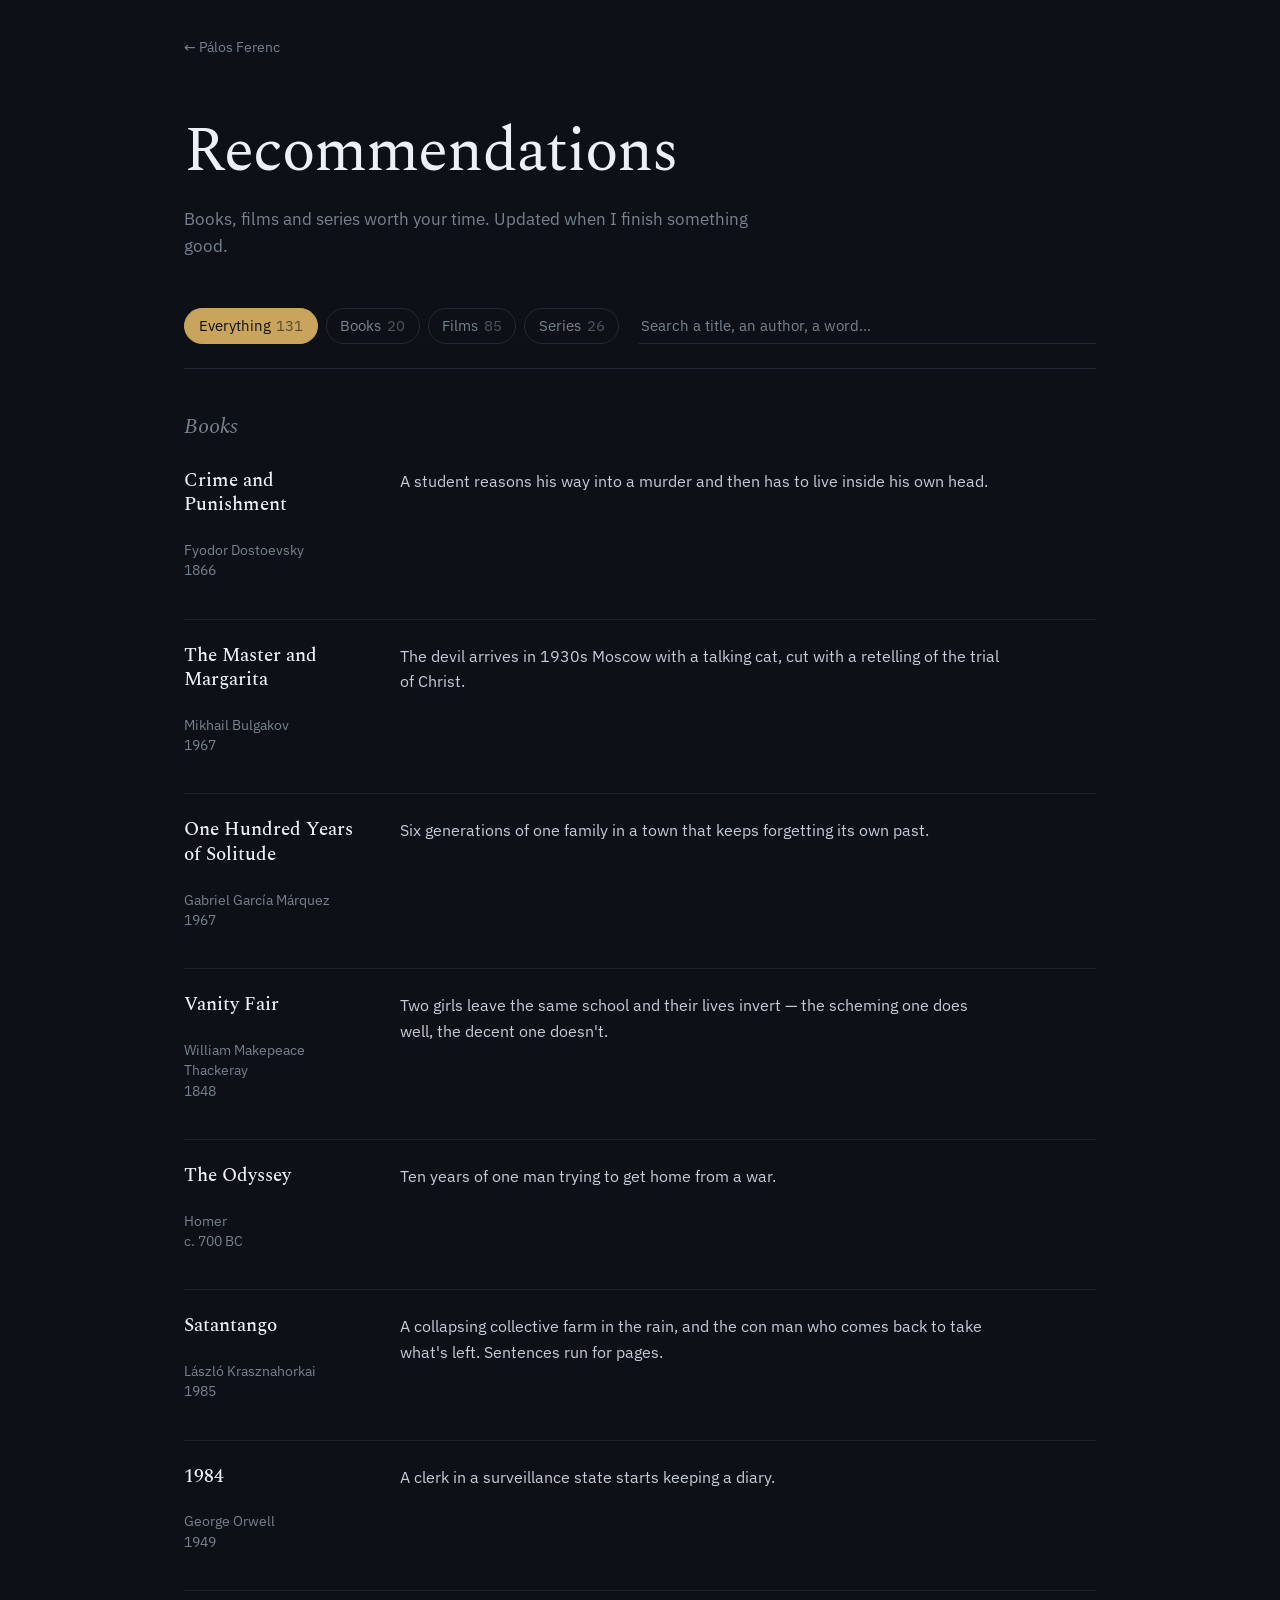
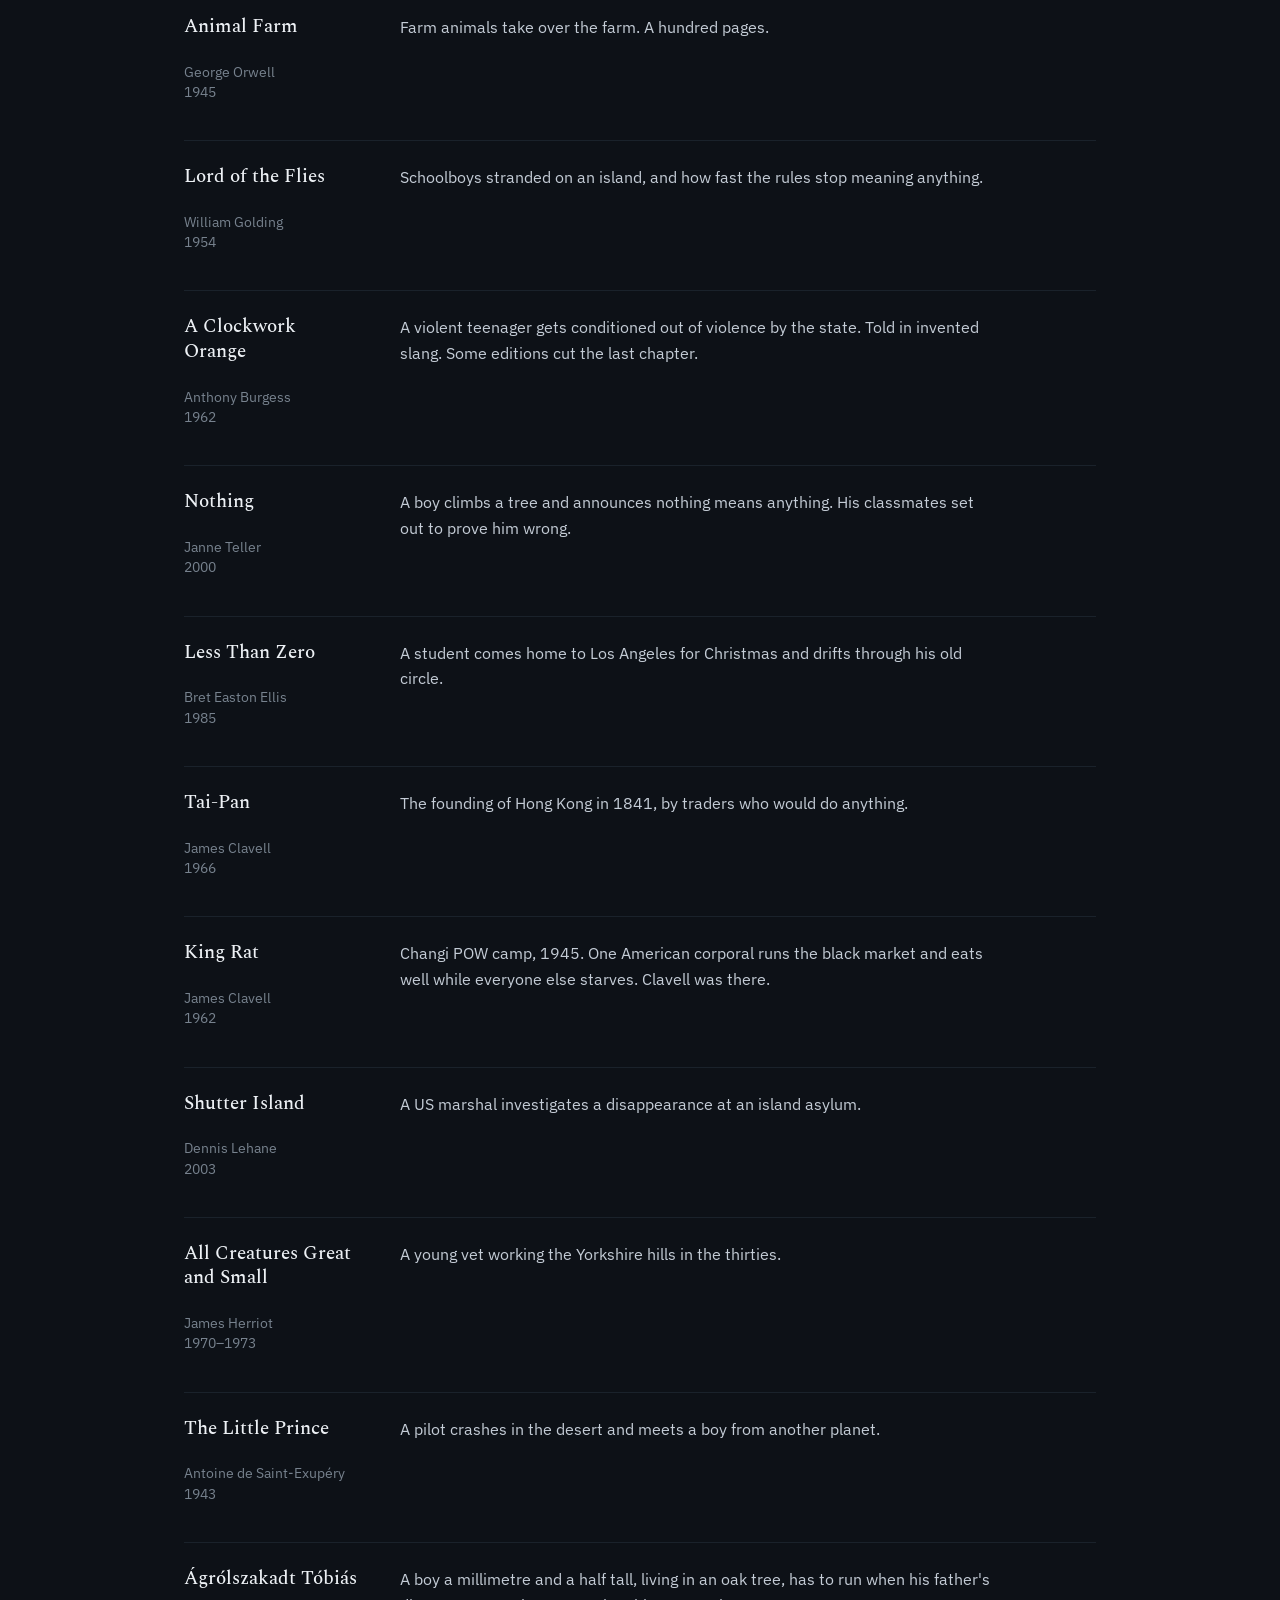
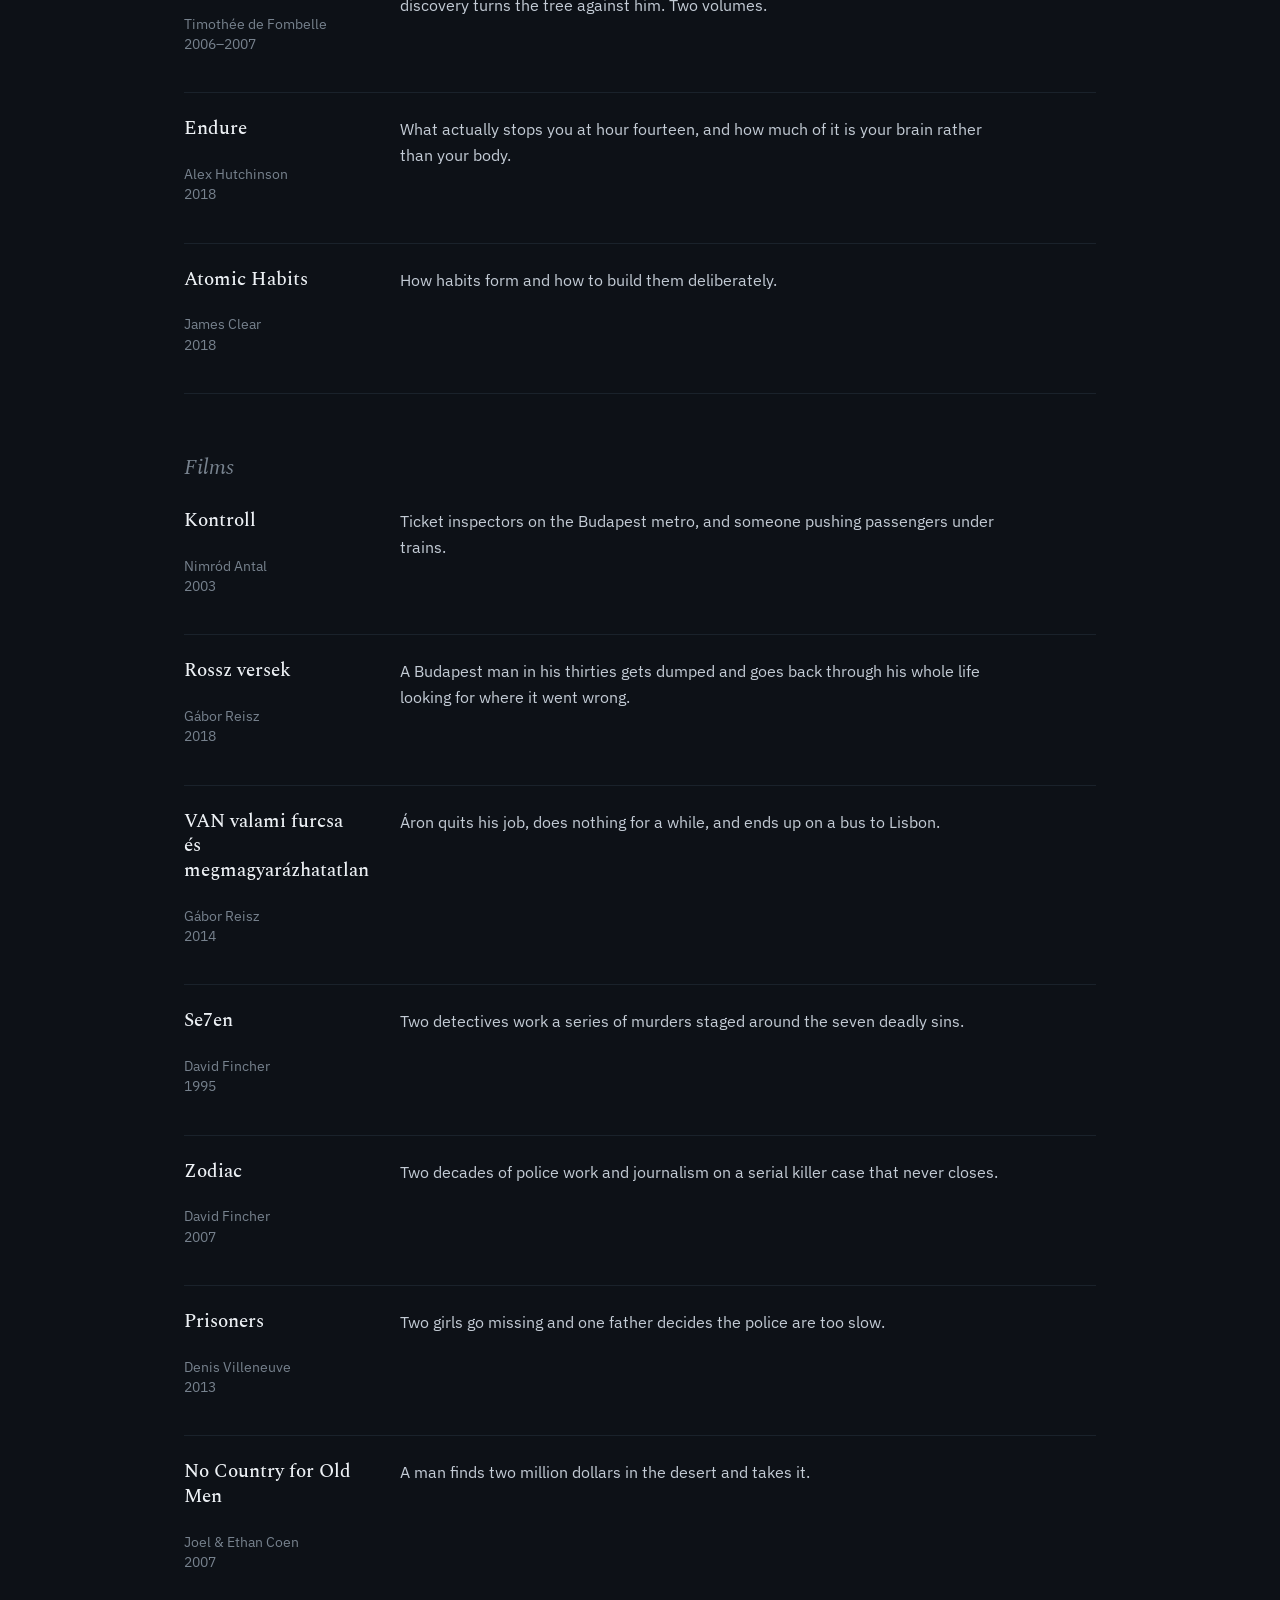
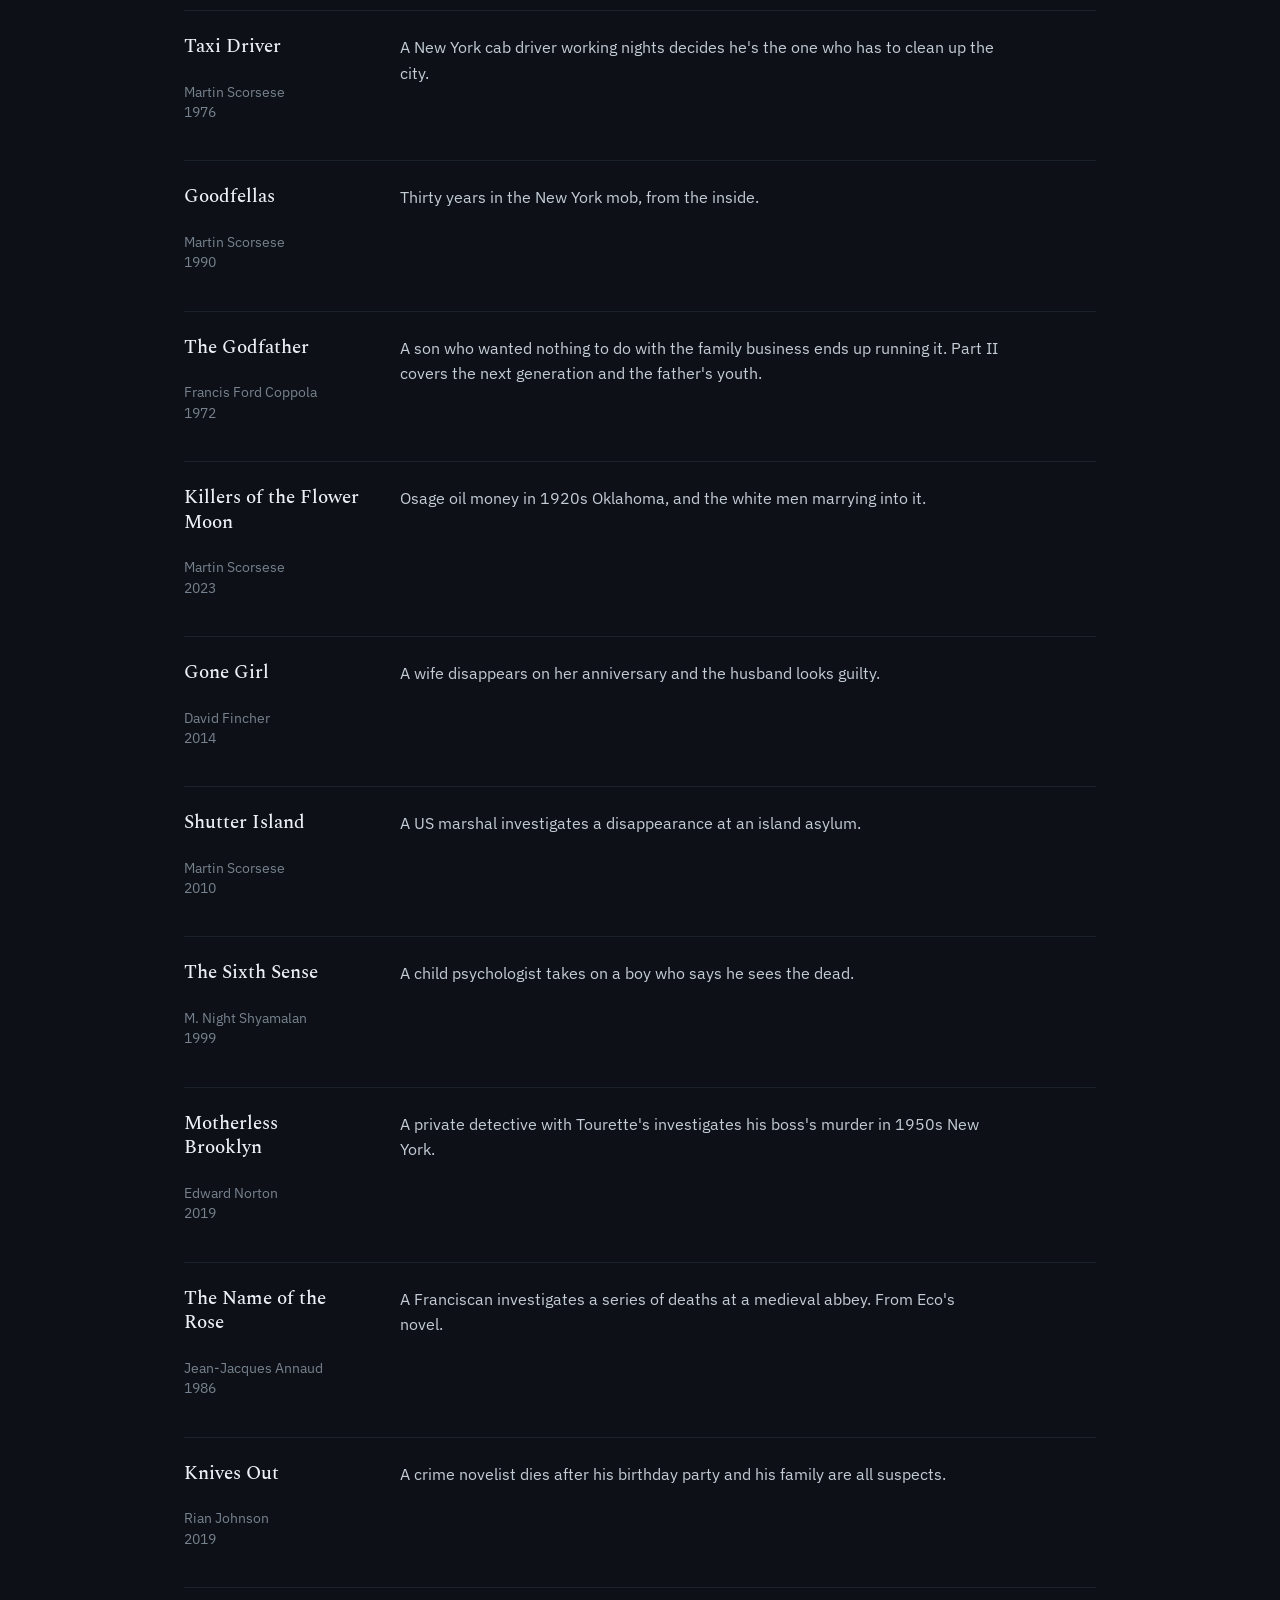
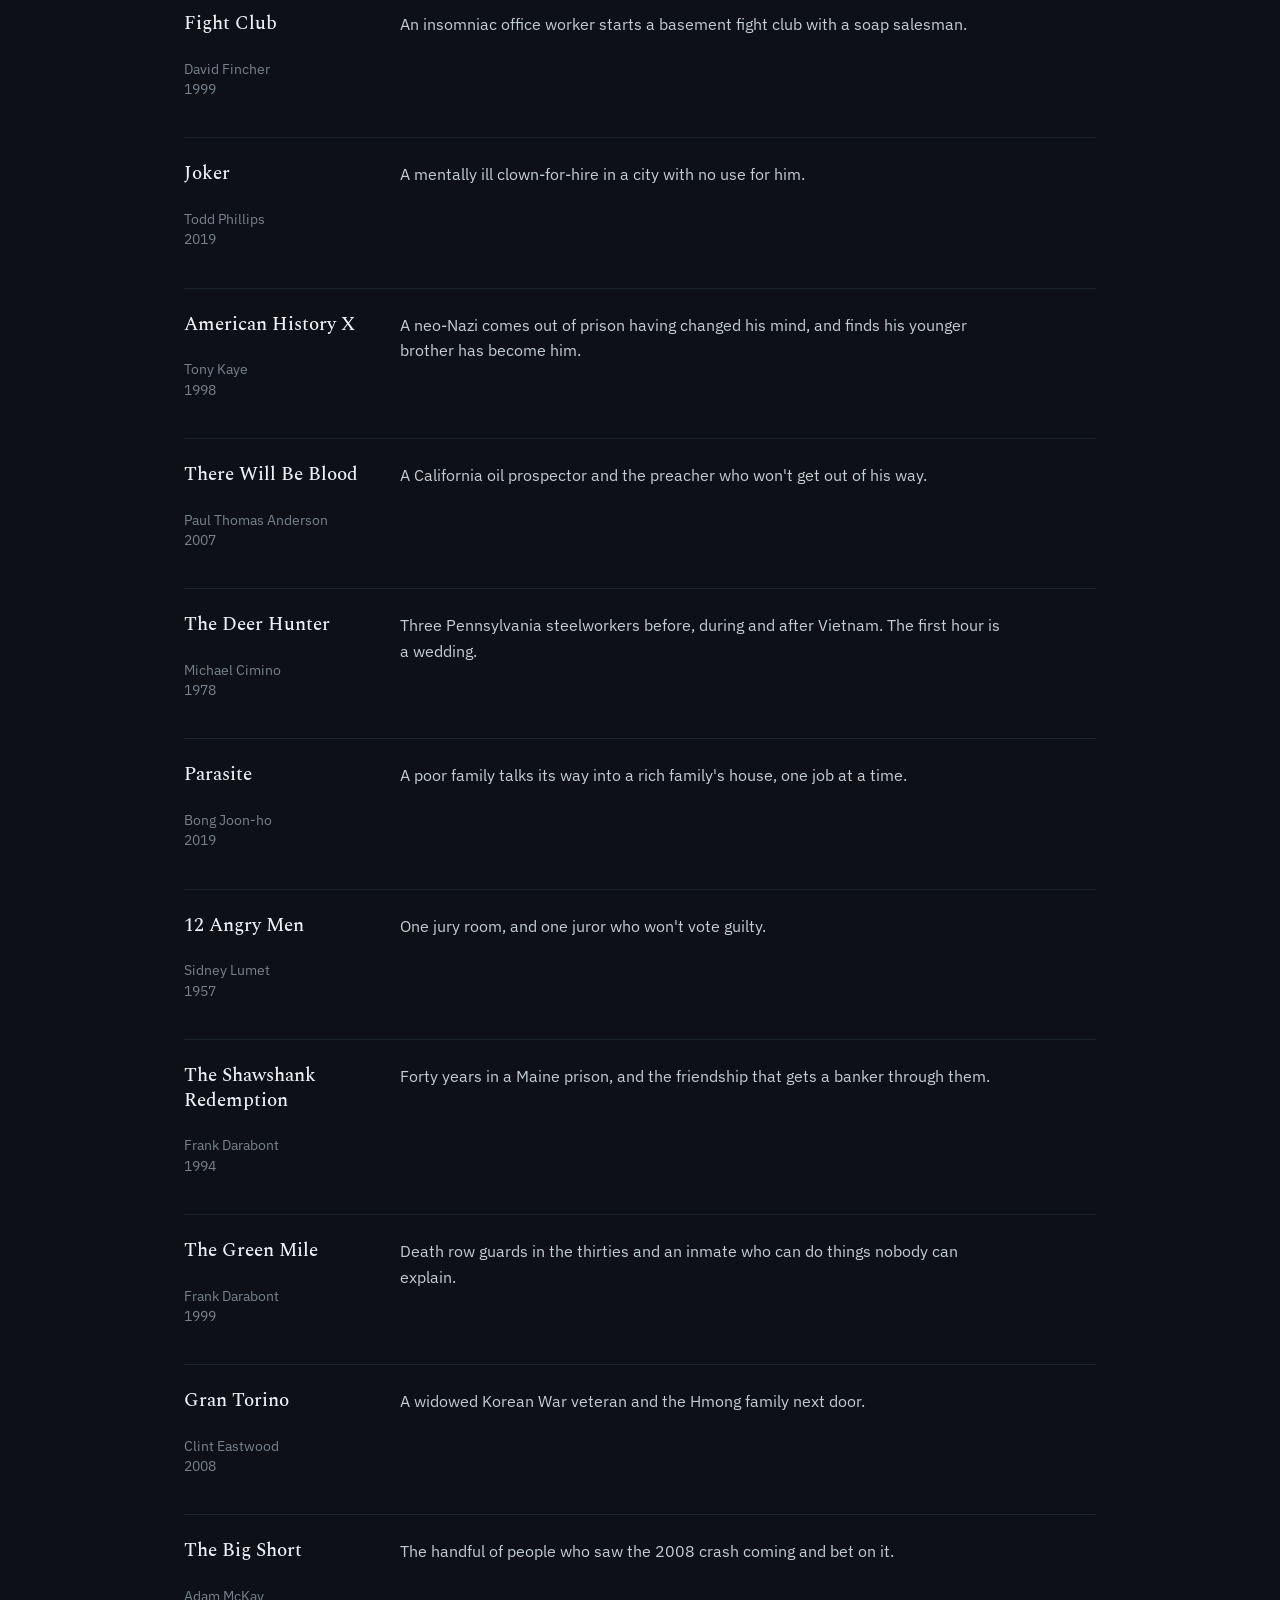
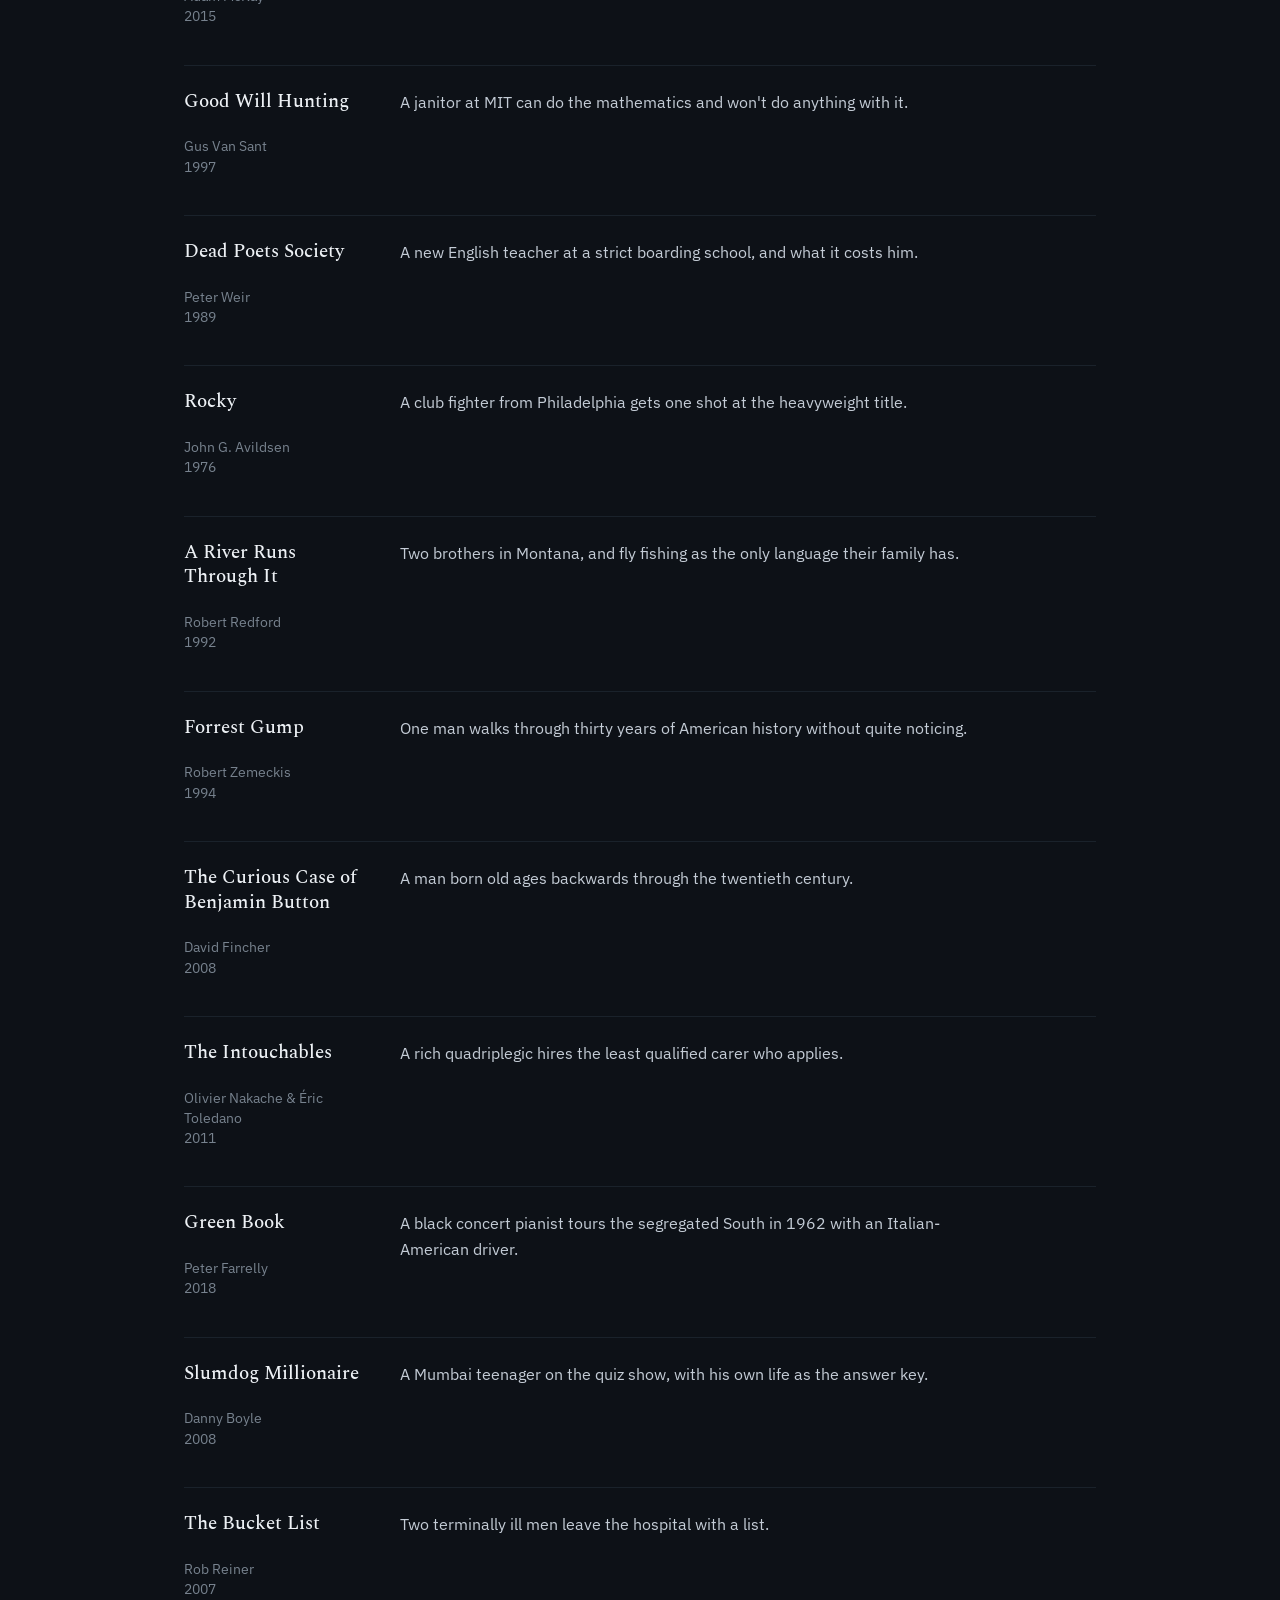
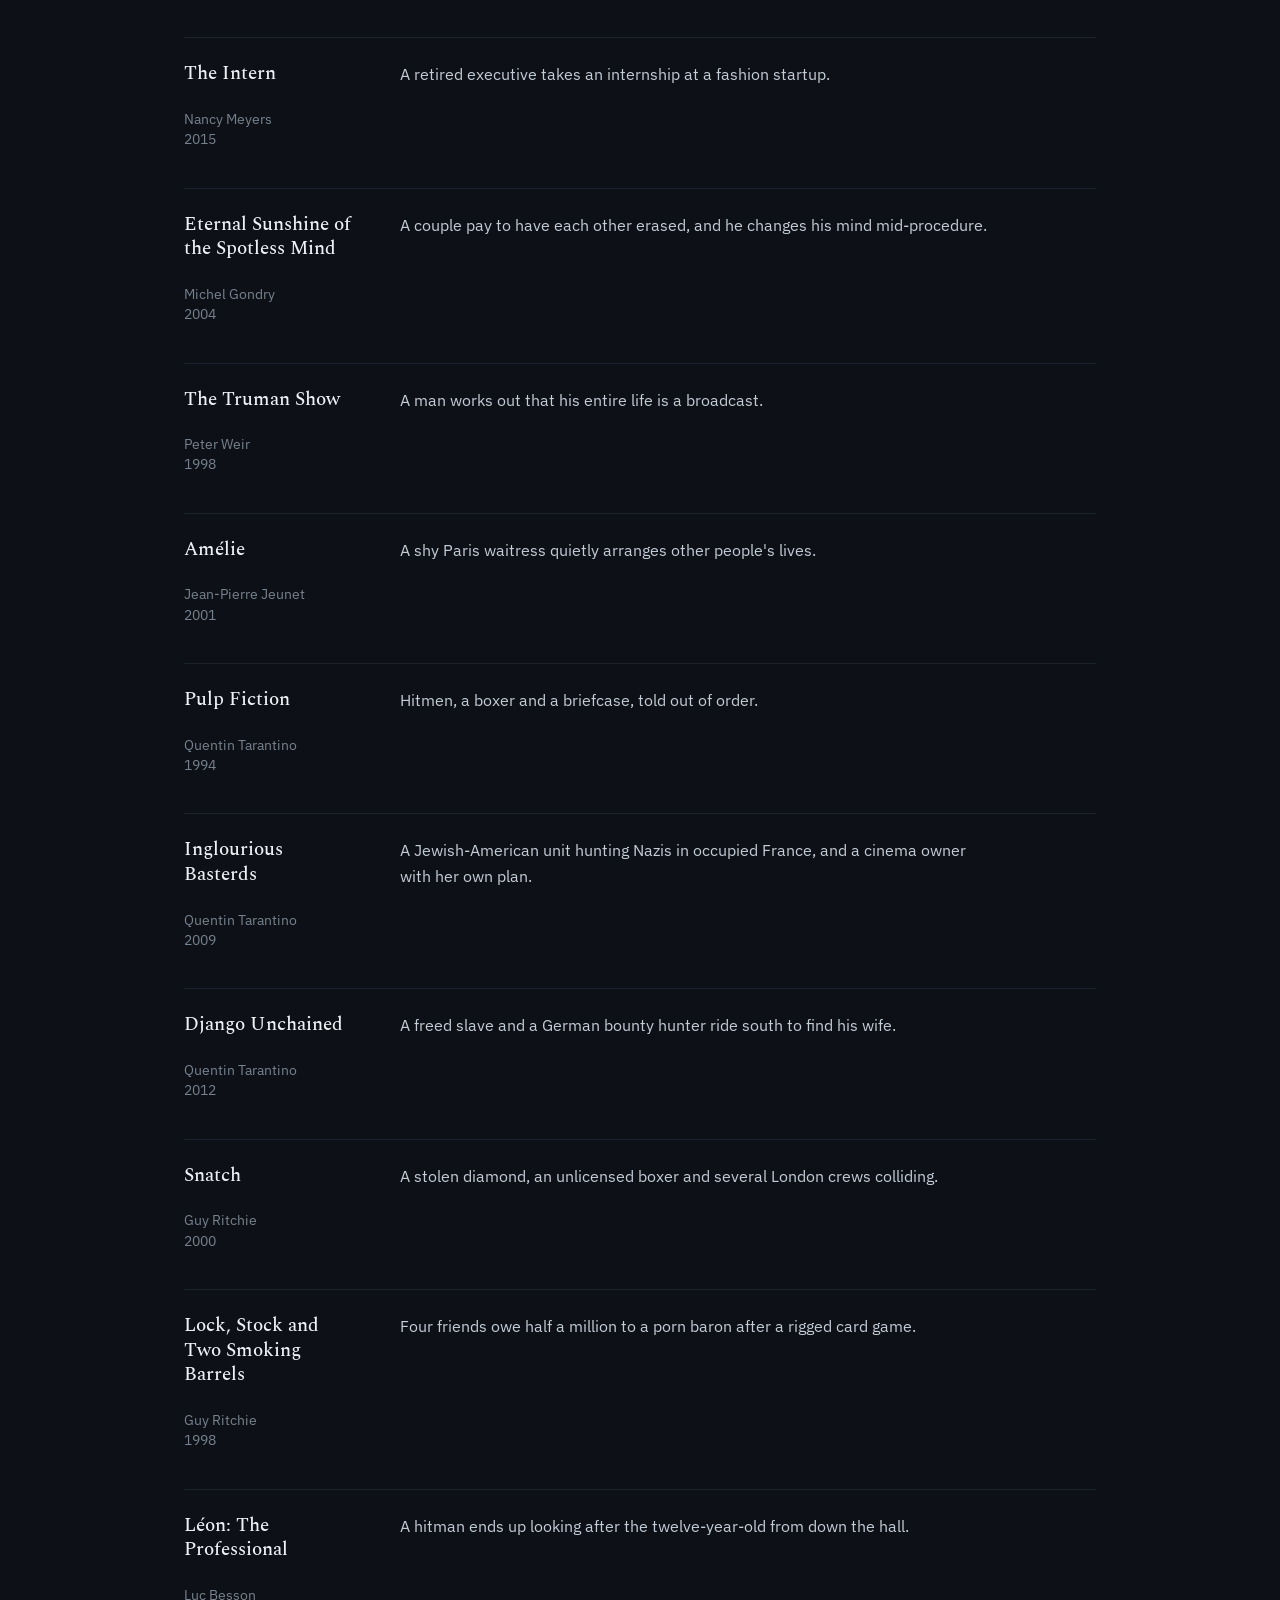
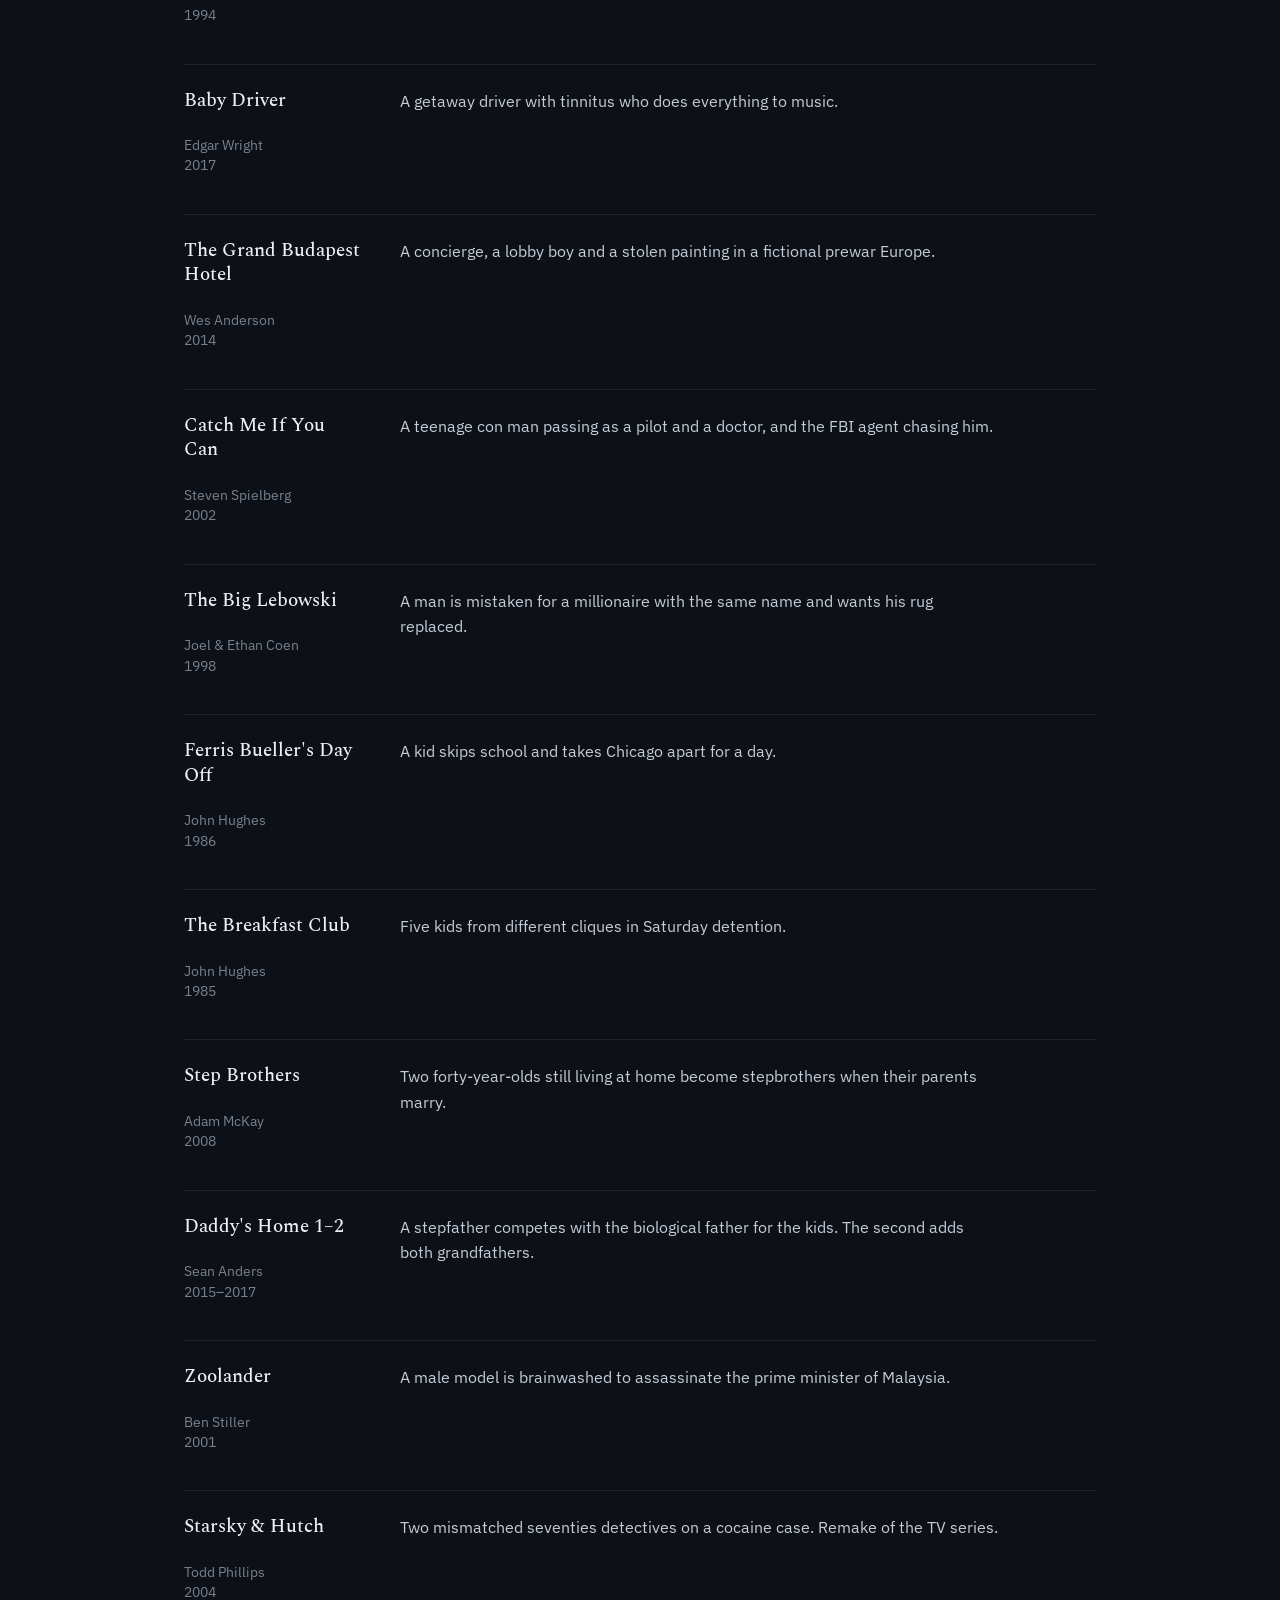
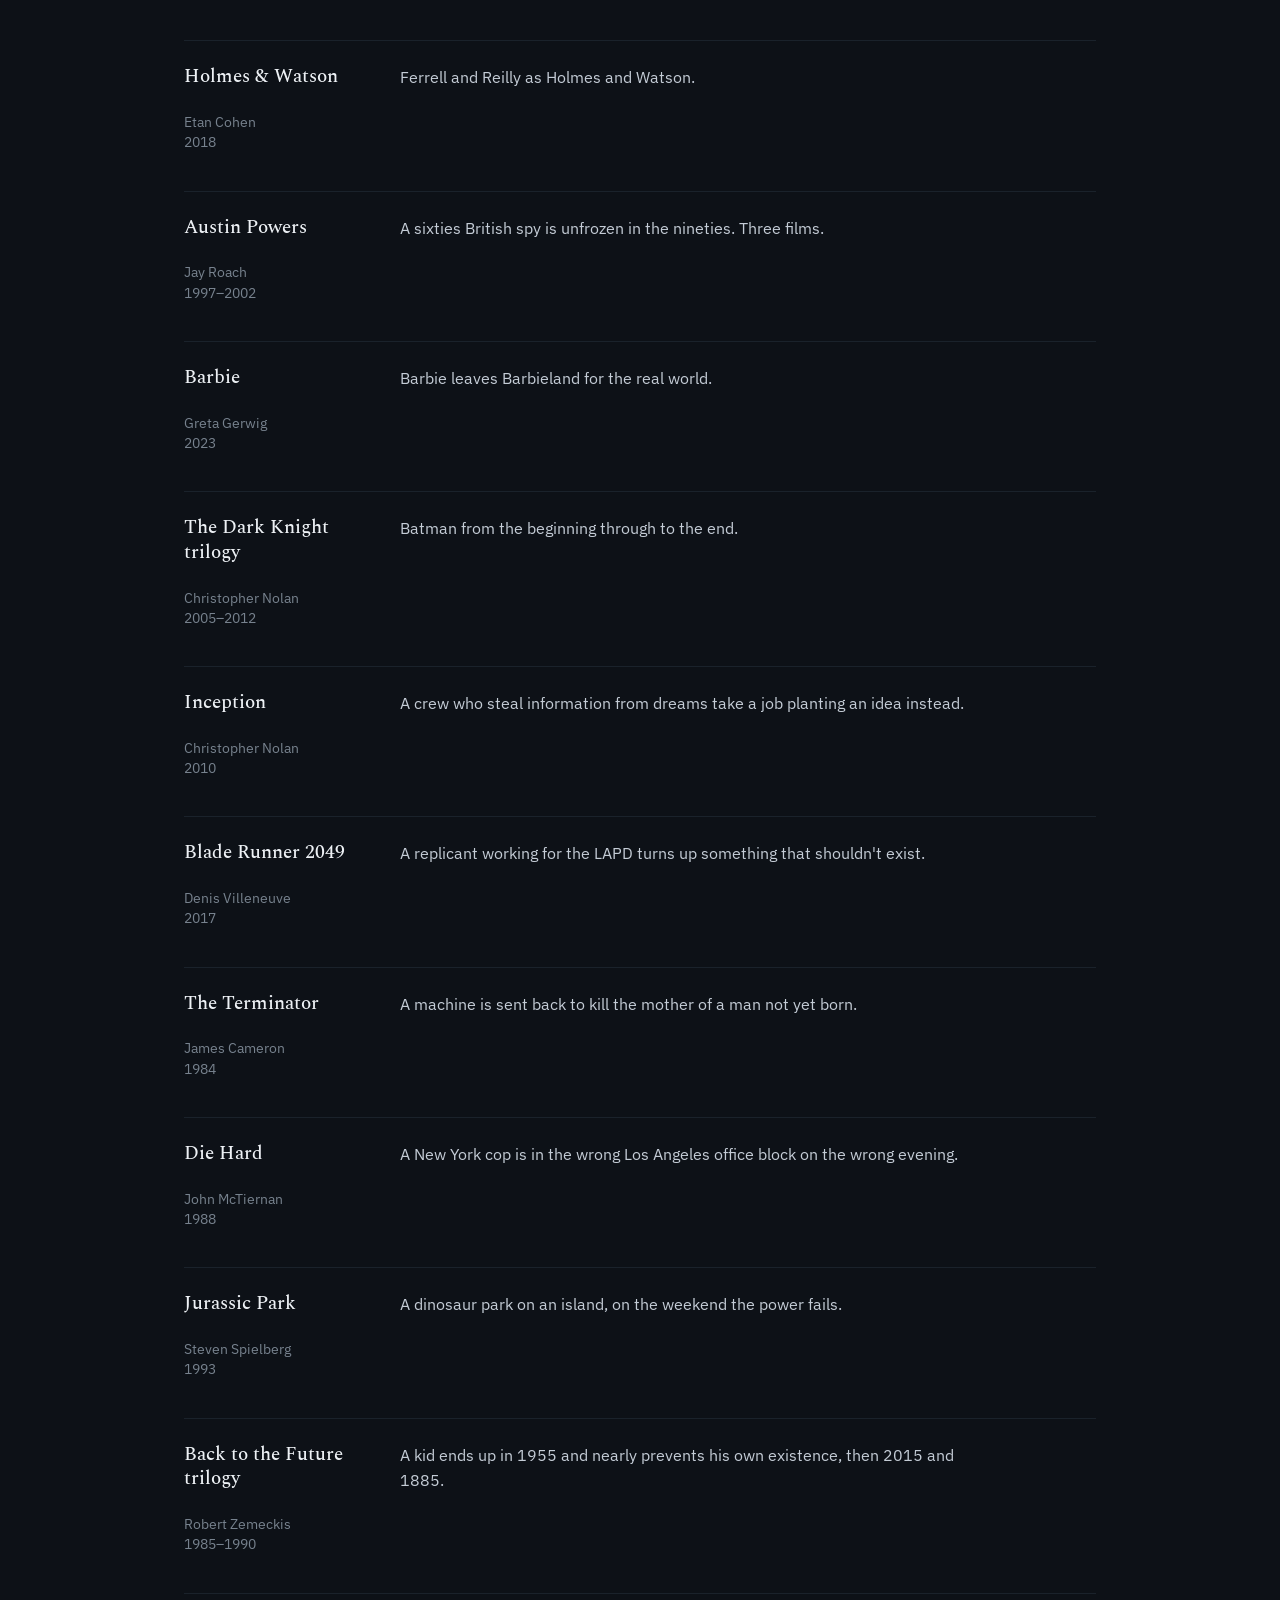
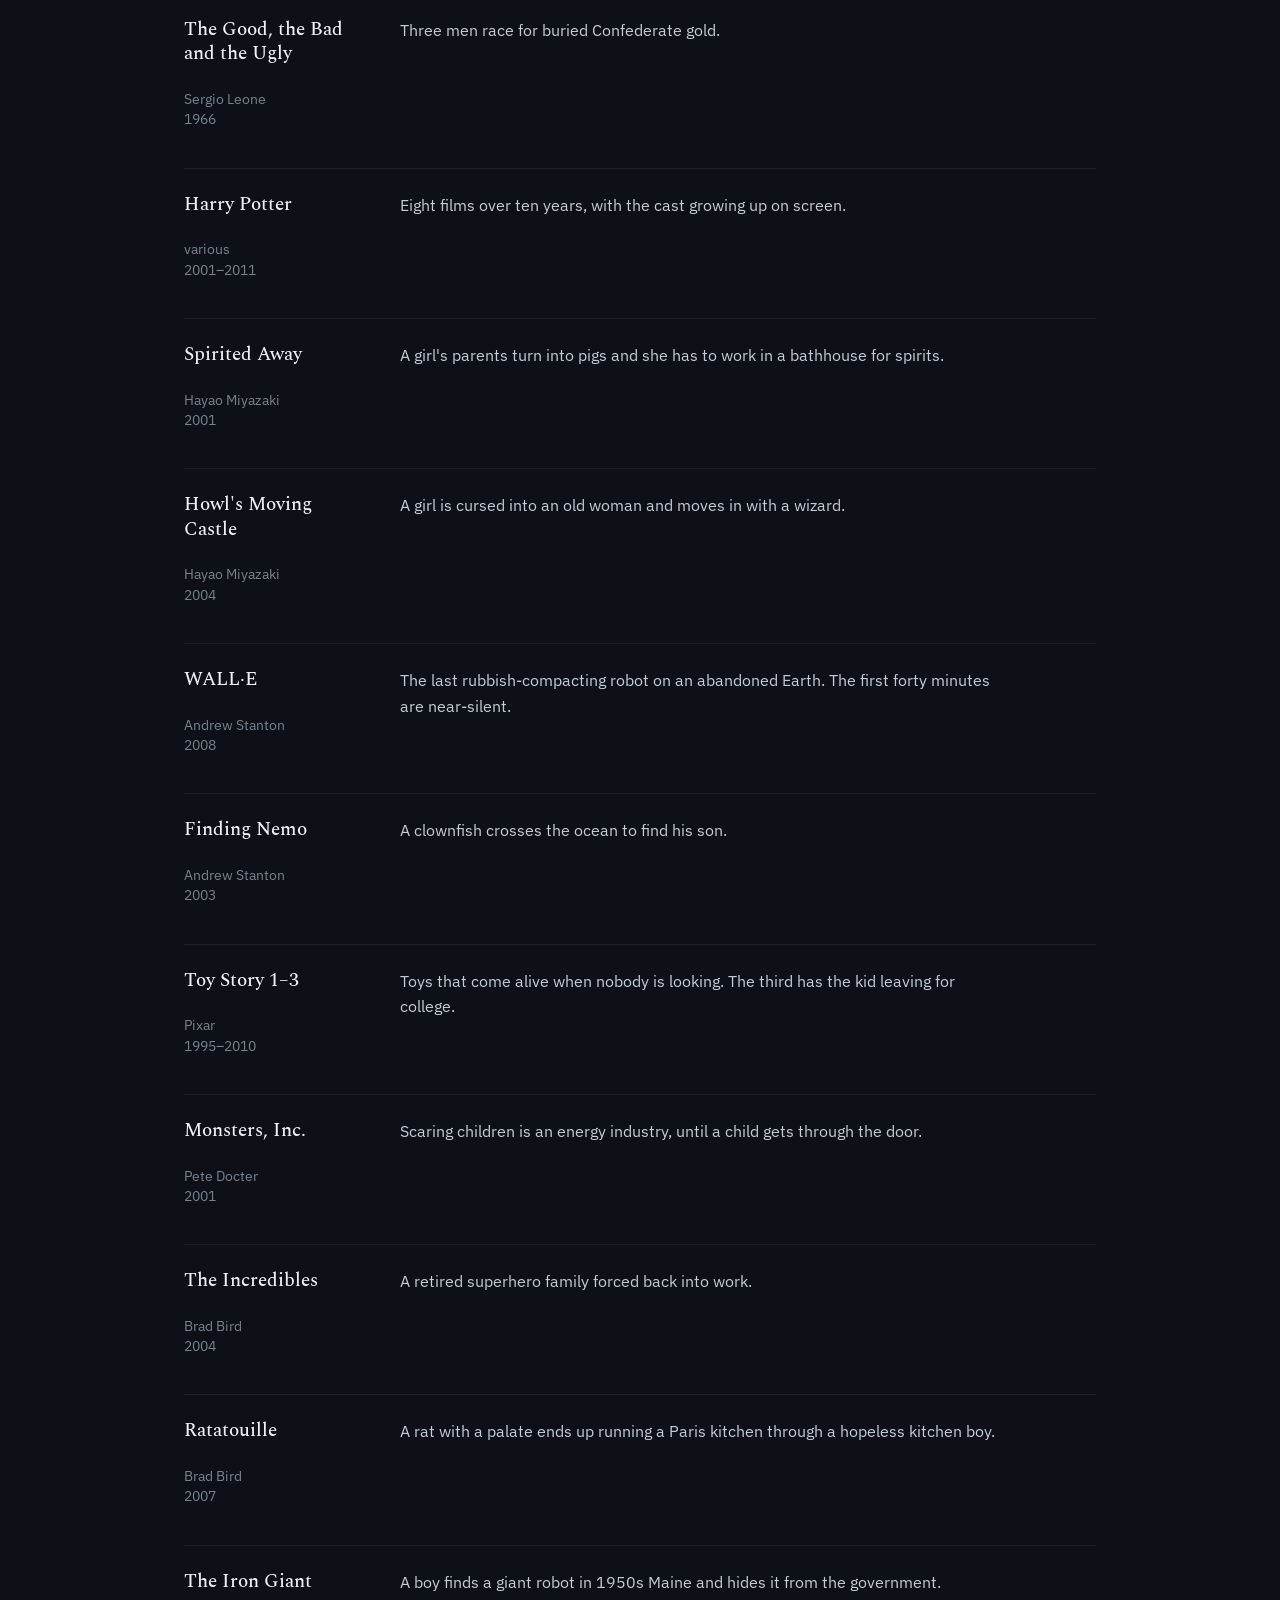
==== recommendations/index.html @ 1e25734b "add recommendations page, self-host fonts, link tempo" ====
<!DOCTYPE html>
<html lang="en-GB">
<head>
<meta charset="utf-8">
<meta name="viewport" content="width=device-width, initial-scale=1">
<title>Recommendations — Pálos Ferenc</title>
<meta name="description" content="Books, films and series worth your time. Updated when I finish something good.">
<meta name="author" content="Pálos Ferenc">
<meta name="theme-color" content="#0d1117">

<meta property="og:type" content="website">
<meta property="og:title" content="Recommendations — Pálos Ferenc">
<meta property="og:description" content="Books, films and series worth your time. Updated when I finish something good.">
<meta property="og:image" content="../assets/profile.jpg">
<meta property="og:locale" content="en_GB">
<meta name="twitter:card" content="summary">

<link rel="icon" href="../assets/favicon.svg" type="image/svg+xml">
<link rel="preload" href="../assets/fonts/spectral-400-normal-latin.woff2" as="font" type="font/woff2" crossorigin>
<link rel="preload" href="../assets/fonts/ibm-plex-sans-var-latin.woff2" as="font" type="font/woff2" crossorigin>
<style>
  /* ---- self-hosted fonts ----
     Subset from Google Fonts, latin + latin-ext. The latin-ext files are the
     ones carrying the Hungarian long vowels, so don't drop them.
     IBM Plex Sans is a variable font: one file covers 400 and 500. */

  @font-face {
    font-family: 'Spectral';
    font-style: normal;
    font-weight: 400;
    font-display: swap;
    src: url(../assets/fonts/spectral-400-normal-latin.woff2) format('woff2');
    unicode-range: U+0000-00FF, U+0131, U+0152-0153, U+02BB-02BC, U+02C6, U+02DA, U+02DC, U+0304, U+0308, U+0329, U+2000-206F, U+20AC, U+2122, U+2191, U+2193, U+2212, U+2215, U+FEFF, U+FFFD;
  }
  @font-face {
    font-family: 'Spectral';
    font-style: normal;
    font-weight: 400;
    font-display: swap;
    src: url(../assets/fonts/spectral-400-normal-latin-ext.woff2) format('woff2');
    unicode-range: U+0100-02BA, U+02BD-02C5, U+02C7-02CC, U+02CE-02D7, U+02DD-02FF, U+0304, U+0308, U+0329, U+1D00-1DBF, U+1E00-1E9F, U+1EF2-1EFF, U+2020, U+20A0-20AB, U+20AD-20C0, U+2113, U+2C60-2C7F, U+A720-A7FF;
  }
  @font-face {
    font-family: 'Spectral';
    font-style: normal;
    font-weight: 500;
    font-display: swap;
    src: url(../assets/fonts/spectral-500-normal-latin.woff2) format('woff2');
    unicode-range: U+0000-00FF, U+0131, U+0152-0153, U+02BB-02BC, U+02C6, U+02DA, U+02DC, U+0304, U+0308, U+0329, U+2000-206F, U+20AC, U+2122, U+2191, U+2193, U+2212, U+2215, U+FEFF, U+FFFD;
  }
  @font-face {
    font-family: 'Spectral';
    font-style: normal;
    font-weight: 500;
    font-display: swap;
    src: url(../assets/fonts/spectral-500-normal-latin-ext.woff2) format('woff2');
    unicode-range: U+0100-02BA, U+02BD-02C5, U+02C7-02CC, U+02CE-02D7, U+02DD-02FF, U+0304, U+0308, U+0329, U+1D00-1DBF, U+1E00-1E9F, U+1EF2-1EFF, U+2020, U+20A0-20AB, U+20AD-20C0, U+2113, U+2C60-2C7F, U+A720-A7FF;
  }
  @font-face {
    font-family: 'Spectral';
    font-style: italic;
    font-weight: 400;
    font-display: swap;
    src: url(../assets/fonts/spectral-400-italic-latin.woff2) format('woff2');
    unicode-range: U+0000-00FF, U+0131, U+0152-0153, U+02BB-02BC, U+02C6, U+02DA, U+02DC, U+0304, U+0308, U+0329, U+2000-206F, U+20AC, U+2122, U+2191, U+2193, U+2212, U+2215, U+FEFF, U+FFFD;
  }
  @font-face {
    font-family: 'Spectral';
    font-style: italic;
    font-weight: 400;
    font-display: swap;
    src: url(../assets/fonts/spectral-400-italic-latin-ext.woff2) format('woff2');
    unicode-range: U+0100-02BA, U+02BD-02C5, U+02C7-02CC, U+02CE-02D7, U+02DD-02FF, U+0304, U+0308, U+0329, U+1D00-1DBF, U+1E00-1E9F, U+1EF2-1EFF, U+2020, U+20A0-20AB, U+20AD-20C0, U+2113, U+2C60-2C7F, U+A720-A7FF;
  }
  @font-face {
    font-family: 'IBM Plex Sans';
    font-style: normal;
    font-weight: 400 500;
    font-display: swap;
    src: url(../assets/fonts/ibm-plex-sans-var-latin.woff2) format('woff2');
    unicode-range: U+0000-00FF, U+0131, U+0152-0153, U+02BB-02BC, U+02C6, U+02DA, U+02DC, U+0304, U+0308, U+0329, U+2000-206F, U+20AC, U+2122, U+2191, U+2193, U+2212, U+2215, U+FEFF, U+FFFD;
  }
  @font-face {
    font-family: 'IBM Plex Sans';
    font-style: normal;
    font-weight: 400 500;
    font-display: swap;
    src: url(../assets/fonts/ibm-plex-sans-var-latin-ext.woff2) format('woff2');
    unicode-range: U+0100-02BA, U+02BD-02C5, U+02C7-02CC, U+02CE-02D7, U+02DD-02FF, U+0304, U+0308, U+0329, U+1D00-1DBF, U+1E00-1E9F, U+1EF2-1EFF, U+2020, U+20A0-20AB, U+20AD-20C0, U+2113, U+2C60-2C7F, U+A720-A7FF;
  }

  :root {
    --bg:         #0d1117;
    --rule:       #222b35;
    --rule-soft:  #1a222b;
    --ink:        #c4ccd6;
    --ink-strong: #edf1f5;
    --ink-mute:   #77828e;
    --accent:     #c8a45c;

    --serif: "Spectral", Georgia, "Times New Roman", serif;
    --sans:  "IBM Plex Sans", system-ui, -apple-system, "Segoe UI", sans-serif;

    --measure: 60ch;
  }

  *, *::before, *::after { box-sizing: border-box; }

  html { -webkit-text-size-adjust: 100%; }

  body {
    margin: 0;
    background: var(--bg);
    color: var(--ink);
    font-family: var(--sans);
    font-size: 1rem;
    line-height: 1.6;
    -webkit-font-smoothing: antialiased;
  }

  .wrap {
    max-width: 60rem;
    margin: 0 auto;
    padding: 2rem 1.5rem 6rem;
  }

  a { color: inherit; }

  :focus-visible {
    outline: 2px solid var(--accent);
    outline-offset: 3px;
    border-radius: 2px;
  }

  .skip {
    position: absolute;
    left: -9999px;
  }
  .skip:focus {
    left: 1.5rem;
    top: 1rem;
    padding: .5rem .75rem;
    background: var(--bg);
    border: 1px solid var(--accent);
    z-index: 10;
  }

  /* ---- masthead ---- */

  .back {
    display: inline-block;
    font-size: .875rem;
    color: var(--ink-mute);
    text-decoration: none;
    padding: .25rem 0;
  }
  .back:hover { color: var(--ink-strong); }

  .lede {
    margin: 3.5rem 0 3rem;
  }

  h1 {
    font-family: var(--serif);
    font-weight: 400;
    font-size: clamp(2.1rem, 6.5vw, 3.9rem);
    line-height: 1.08;
    letter-spacing: -0.015em;
    color: var(--ink-strong);
    margin: 0 0 1.25rem;
    max-width: 18ch;
    text-wrap: balance;
  }

  .lede p {
    margin: 0;
    max-width: var(--measure);
    color: var(--ink-mute);
    font-size: 1.0625rem;
  }

  /* ---- controls ---- */

  .controls {
    display: flex;
    flex-wrap: wrap;
    align-items: center;
    gap: .5rem 1.25rem;
    padding-bottom: 1.5rem;
    border-bottom: 1px solid var(--rule);
  }

  .filters {
    display: flex;
    flex-wrap: wrap;
    gap: .5rem;
    margin: 0;
    padding: 0;
  }

  .chip {
    font: inherit;
    font-size: .9375rem;
    color: var(--ink-mute);
    background: none;
    border: 1px solid var(--rule);
    border-radius: 999px;
    padding: .3rem .85rem;
    cursor: pointer;
    transition: color .15s ease, border-color .15s ease;
  }
  .chip:hover { color: var(--ink-strong); border-color: var(--ink-mute); }
  .chip[aria-pressed="true"] {
    color: var(--bg);
    background: var(--accent);
    border-color: var(--accent);
  }
  .chip .n {
    color: inherit;
    opacity: .6;
    margin-left: .35rem;
  }

  .search {
    flex: 1 1 12rem;
    min-width: 10rem;
  }
  .search input {
    font: inherit;
    font-size: .9375rem;
    width: 100%;
    color: var(--ink-strong);
    background: none;
    border: none;
    border-bottom: 1px solid var(--rule);
    padding: .35rem .1rem;
  }
  .search input::placeholder { color: var(--ink-mute); }
  .search input:focus {
    outline: none;
    border-bottom-color: var(--accent);
  }

  /* ---- list ---- */

  #list {
    transition: opacity .12s ease;
  }
  #list.swapping { opacity: 0; }

  .group + .group { margin-top: 3.5rem; }

  .group h2 {
    font-family: var(--serif);
    font-weight: 400;
    font-style: italic;
    font-size: 1.375rem;
    color: var(--ink-mute);
    margin: 2.5rem 0 0;
  }
  .group.solo h2 { display: none; }

  .entry {
    display: grid;
    grid-template-columns: minmax(0, 11rem) minmax(0, 1fr);
    gap: .5rem 2.5rem;
    padding: 1.5rem 0;
    border-bottom: 1px solid var(--rule-soft);
  }

  .entry h3 {
    font-family: var(--serif);
    font-weight: 500;
    font-size: 1.1875rem;
    line-height: 1.3;
    color: var(--ink-strong);
    margin: 0;
  }

  .entry .by {
    grid-column: 1;
    font-size: .875rem;
    color: var(--ink-mute);
    line-height: 1.45;
  }

  .entry .note {
    grid-column: 2;
    grid-row: 1 / span 2;
    margin: 0;
    max-width: var(--measure);
    align-self: start;
  }

  .entry mark {
    background: rgba(200, 164, 92, .18);
    color: var(--ink-strong);
    border-radius: 2px;
  }

  .empty {
    padding: 3rem 0;
    max-width: var(--measure);
    color: var(--ink-mute);
  }

  footer {
    margin-top: 4rem;
    padding-top: 1.5rem;
    border-top: 1px solid var(--rule);
    font-size: .875rem;
    color: var(--ink-mute);
  }
  footer a { color: var(--ink); text-decoration-color: var(--rule); }
  footer a:hover { color: var(--accent); }

  @media (max-width: 44rem) {
    .entry {
      grid-template-columns: 1fr;
      gap: .35rem;
    }
    .entry .note {
      grid-column: 1;
      grid-row: auto;
      margin-top: .5rem;
    }
  }

  @media (prefers-reduced-motion: reduce) {
    * { transition: none !important; }
  }
</style>
</head>
<body>

<a class="skip" href="#list">Skip to the list</a>

<div class="wrap">

  <a class="back" href="../">← Pálos Ferenc</a>

  <header class="lede">
    <h1>Recommendations</h1>
    <p>Books, films and series worth your time. Updated when I finish something good.</p>
  </header>

  <div class="controls">
    <div class="filters" id="filters" role="group" aria-label="Filter by medium"></div>
    <div class="search">
      <label class="skip" for="q">Search the list</label>
      <input id="q" type="search" placeholder="Search a title, an author, a word…" autocomplete="off">
    </div>
  </div>

  <main id="list"></main>

  <footer>
    <p>Updated <span id="updated">September 2026</span>. Suggestions welcome —
    <a href="mailto:ferencpalos.image003@simplelogin.com">send me one</a>.</p>
  </footer>

</div>

<script>
/* ============================================================
   THE LIST — this is the only part you need to edit.

   Add an entry:  { medium: 'book' | 'film' | 'series',
                    title:  'Title',
                    by:     'Author or director',
                    year:   '2007'  (a string, so ranges work),
                    note:   'One or two sentences on why.' }

   Order inside each medium is the order shown. No ratings by design.
   ============================================================ */

const DATA = [

  /* ---------- BOOKS ---------- */

  { medium: 'book', title: 'Crime and Punishment', by: 'Fyodor Dostoevsky', year: '1866',
    note: 'A student reasons his way into a murder and then has to live inside his own head.' },

  { medium: 'book', title: 'The Master and Margarita', by: 'Mikhail Bulgakov', year: '1967',
    note: 'The devil arrives in 1930s Moscow with a talking cat, cut with a retelling of the trial of Christ.' },

  { medium: 'book', title: 'One Hundred Years of Solitude', by: 'Gabriel García Márquez', year: '1967',
    note: 'Six generations of one family in a town that keeps forgetting its own past.' },

  { medium: 'book', title: 'Vanity Fair', by: 'William Makepeace Thackeray', year: '1848',
    note: 'Two girls leave the same school and their lives invert — the scheming one does well, the decent one doesn\'t.' },

  { medium: 'book', title: 'The Odyssey', by: 'Homer', year: 'c. 700 BC',
    note: 'Ten years of one man trying to get home from a war.' },

  { medium: 'book', title: 'Satantango', by: 'László Krasznahorkai', year: '1985',
    note: 'A collapsing collective farm in the rain, and the con man who comes back to take what\'s left. Sentences run for pages.' },

  { medium: 'book', title: '1984', by: 'George Orwell', year: '1949',
    note: 'A clerk in a surveillance state starts keeping a diary.' },

  { medium: 'book', title: 'Animal Farm', by: 'George Orwell', year: '1945',
    note: 'Farm animals take over the farm. A hundred pages.' },

  { medium: 'book', title: 'Lord of the Flies', by: 'William Golding', year: '1954',
    note: 'Schoolboys stranded on an island, and how fast the rules stop meaning anything.' },

  { medium: 'book', title: 'A Clockwork Orange', by: 'Anthony Burgess', year: '1962',
    note: 'A violent teenager gets conditioned out of violence by the state. Told in invented slang. Some editions cut the last chapter.' },

  { medium: 'book', title: 'Nothing', by: 'Janne Teller', year: '2000',
    note: 'A boy climbs a tree and announces nothing means anything. His classmates set out to prove him wrong.' },

  { medium: 'book', title: 'Less Than Zero', by: 'Bret Easton Ellis', year: '1985',
    note: 'A student comes home to Los Angeles for Christmas and drifts through his old circle.' },

  { medium: 'book', title: 'Tai-Pan', by: 'James Clavell', year: '1966',
    note: 'The founding of Hong Kong in 1841, by traders who would do anything.' },

  { medium: 'book', title: 'King Rat', by: 'James Clavell', year: '1962',
    note: 'Changi POW camp, 1945. One American corporal runs the black market and eats well while everyone else starves. Clavell was there.' },

  { medium: 'book', title: 'Shutter Island', by: 'Dennis Lehane', year: '2003',
    note: 'A US marshal investigates a disappearance at an island asylum.' },

  { medium: 'book', title: 'All Creatures Great and Small', by: 'James Herriot', year: '1970–1973',
    note: 'A young vet working the Yorkshire hills in the thirties.' },

  { medium: 'book', title: 'The Little Prince', by: 'Antoine de Saint-Exupéry', year: '1943',
    note: 'A pilot crashes in the desert and meets a boy from another planet.' },

  { medium: 'book', title: 'Ágrólszakadt Tóbiás', by: 'Timothée de Fombelle', year: '2006–2007',
    note: 'A boy a millimetre and a half tall, living in an oak tree, has to run when his father\'s discovery turns the tree against him. Two volumes.' },

  { medium: 'book', title: 'Endure', by: 'Alex Hutchinson', year: '2018',
    note: 'What actually stops you at hour fourteen, and how much of it is your brain rather than your body.' },

  { medium: 'book', title: 'Atomic Habits', by: 'James Clear', year: '2018',
    note: 'How habits form and how to build them deliberately.' },

  /* ---------- FILMS ---------- */

  { medium: 'film', title: 'Kontroll', by: 'Nimród Antal', year: '2003',
    note: 'Ticket inspectors on the Budapest metro, and someone pushing passengers under trains.' },

  { medium: 'film', title: 'Rossz versek', by: 'Gábor Reisz', year: '2018',
    note: 'A Budapest man in his thirties gets dumped and goes back through his whole life looking for where it went wrong.' },

  { medium: 'film', title: 'VAN valami furcsa és megmagyarázhatatlan', by: 'Gábor Reisz', year: '2014',
    note: 'Áron quits his job, does nothing for a while, and ends up on a bus to Lisbon.' },

  { medium: 'film', title: 'Se7en', by: 'David Fincher', year: '1995',
    note: 'Two detectives work a series of murders staged around the seven deadly sins.' },

  { medium: 'film', title: 'Zodiac', by: 'David Fincher', year: '2007',
    note: 'Two decades of police work and journalism on a serial killer case that never closes.' },

  { medium: 'film', title: 'Prisoners', by: 'Denis Villeneuve', year: '2013',
    note: 'Two girls go missing and one father decides the police are too slow.' },

  { medium: 'film', title: 'No Country for Old Men', by: 'Joel & Ethan Coen', year: '2007',
    note: 'A man finds two million dollars in the desert and takes it.' },

  { medium: 'film', title: 'Taxi Driver', by: 'Martin Scorsese', year: '1976',
    note: 'A New York cab driver working nights decides he\'s the one who has to clean up the city.' },

  { medium: 'film', title: 'Goodfellas', by: 'Martin Scorsese', year: '1990',
    note: 'Thirty years in the New York mob, from the inside.' },

  { medium: 'film', title: 'The Godfather', by: 'Francis Ford Coppola', year: '1972',
    note: 'A son who wanted nothing to do with the family business ends up running it. Part II covers the next generation and the father\'s youth.' },

  { medium: 'film', title: 'Killers of the Flower Moon', by: 'Martin Scorsese', year: '2023',
    note: 'Osage oil money in 1920s Oklahoma, and the white men marrying into it.' },

  { medium: 'film', title: 'Gone Girl', by: 'David Fincher', year: '2014',
    note: 'A wife disappears on her anniversary and the husband looks guilty.' },

  { medium: 'film', title: 'Shutter Island', by: 'Martin Scorsese', year: '2010',
    note: 'A US marshal investigates a disappearance at an island asylum.' },

  { medium: 'film', title: 'The Sixth Sense', by: 'M. Night Shyamalan', year: '1999',
    note: 'A child psychologist takes on a boy who says he sees the dead.' },

  { medium: 'film', title: 'Motherless Brooklyn', by: 'Edward Norton', year: '2019',
    note: 'A private detective with Tourette\'s investigates his boss\'s murder in 1950s New York.' },

  { medium: 'film', title: 'The Name of the Rose', by: 'Jean-Jacques Annaud', year: '1986',
    note: 'A Franciscan investigates a series of deaths at a medieval abbey. From Eco\'s novel.' },

  { medium: 'film', title: 'Knives Out', by: 'Rian Johnson', year: '2019',
    note: 'A crime novelist dies after his birthday party and his family are all suspects.' },

  { medium: 'film', title: 'Fight Club', by: 'David Fincher', year: '1999',
    note: 'An insomniac office worker starts a basement fight club with a soap salesman.' },

  { medium: 'film', title: 'Joker', by: 'Todd Phillips', year: '2019',
    note: 'A mentally ill clown-for-hire in a city with no use for him.' },

  { medium: 'film', title: 'American History X', by: 'Tony Kaye', year: '1998',
    note: 'A neo-Nazi comes out of prison having changed his mind, and finds his younger brother has become him.' },

  { medium: 'film', title: 'There Will Be Blood', by: 'Paul Thomas Anderson', year: '2007',
    note: 'A California oil prospector and the preacher who won\'t get out of his way.' },

  { medium: 'film', title: 'The Deer Hunter', by: 'Michael Cimino', year: '1978',
    note: 'Three Pennsylvania steelworkers before, during and after Vietnam. The first hour is a wedding.' },

  { medium: 'film', title: 'Parasite', by: 'Bong Joon-ho', year: '2019',
    note: 'A poor family talks its way into a rich family\'s house, one job at a time.' },

  { medium: 'film', title: '12 Angry Men', by: 'Sidney Lumet', year: '1957',
    note: 'One jury room, and one juror who won\'t vote guilty.' },

  { medium: 'film', title: 'The Shawshank Redemption', by: 'Frank Darabont', year: '1994',
    note: 'Forty years in a Maine prison, and the friendship that gets a banker through them.' },

  { medium: 'film', title: 'The Green Mile', by: 'Frank Darabont', year: '1999',
    note: 'Death row guards in the thirties and an inmate who can do things nobody can explain.' },

  { medium: 'film', title: 'Gran Torino', by: 'Clint Eastwood', year: '2008',
    note: 'A widowed Korean War veteran and the Hmong family next door.' },

  { medium: 'film', title: 'The Big Short', by: 'Adam McKay', year: '2015',
    note: 'The handful of people who saw the 2008 crash coming and bet on it.' },

  { medium: 'film', title: 'Good Will Hunting', by: 'Gus Van Sant', year: '1997',
    note: 'A janitor at MIT can do the mathematics and won\'t do anything with it.' },

  { medium: 'film', title: 'Dead Poets Society', by: 'Peter Weir', year: '1989',
    note: 'A new English teacher at a strict boarding school, and what it costs him.' },

  { medium: 'film', title: 'Rocky', by: 'John G. Avildsen', year: '1976',
    note: 'A club fighter from Philadelphia gets one shot at the heavyweight title.' },

  { medium: 'film', title: 'A River Runs Through It', by: 'Robert Redford', year: '1992',
    note: 'Two brothers in Montana, and fly fishing as the only language their family has.' },

  { medium: 'film', title: 'Forrest Gump', by: 'Robert Zemeckis', year: '1994',
    note: 'One man walks through thirty years of American history without quite noticing.' },

  { medium: 'film', title: 'The Curious Case of Benjamin Button', by: 'David Fincher', year: '2008',
    note: 'A man born old ages backwards through the twentieth century.' },

  { medium: 'film', title: 'The Intouchables', by: 'Olivier Nakache & Éric Toledano', year: '2011',
    note: 'A rich quadriplegic hires the least qualified carer who applies.' },

  { medium: 'film', title: 'Green Book', by: 'Peter Farrelly', year: '2018',
    note: 'A black concert pianist tours the segregated South in 1962 with an Italian-American driver.' },

  { medium: 'film', title: 'Slumdog Millionaire', by: 'Danny Boyle', year: '2008',
    note: 'A Mumbai teenager on the quiz show, with his own life as the answer key.' },

  { medium: 'film', title: 'The Bucket List', by: 'Rob Reiner', year: '2007',
    note: 'Two terminally ill men leave the hospital with a list.' },

  { medium: 'film', title: 'The Intern', by: 'Nancy Meyers', year: '2015',
    note: 'A retired executive takes an internship at a fashion startup.' },

  { medium: 'film', title: 'Eternal Sunshine of the Spotless Mind', by: 'Michel Gondry', year: '2004',
    note: 'A couple pay to have each other erased, and he changes his mind mid-procedure.' },

  { medium: 'film', title: 'The Truman Show', by: 'Peter Weir', year: '1998',
    note: 'A man works out that his entire life is a broadcast.' },

  { medium: 'film', title: 'Amélie', by: 'Jean-Pierre Jeunet', year: '2001',
    note: 'A shy Paris waitress quietly arranges other people\'s lives.' },

  { medium: 'film', title: 'Pulp Fiction', by: 'Quentin Tarantino', year: '1994',
    note: 'Hitmen, a boxer and a briefcase, told out of order.' },

  { medium: 'film', title: 'Inglourious Basterds', by: 'Quentin Tarantino', year: '2009',
    note: 'A Jewish-American unit hunting Nazis in occupied France, and a cinema owner with her own plan.' },

  { medium: 'film', title: 'Django Unchained', by: 'Quentin Tarantino', year: '2012',
    note: 'A freed slave and a German bounty hunter ride south to find his wife.' },

  { medium: 'film', title: 'Snatch', by: 'Guy Ritchie', year: '2000',
    note: 'A stolen diamond, an unlicensed boxer and several London crews colliding.' },

  { medium: 'film', title: 'Lock, Stock and Two Smoking Barrels', by: 'Guy Ritchie', year: '1998',
    note: 'Four friends owe half a million to a porn baron after a rigged card game.' },

  { medium: 'film', title: 'Léon: The Professional', by: 'Luc Besson', year: '1994',
    note: 'A hitman ends up looking after the twelve-year-old from down the hall.' },

  { medium: 'film', title: 'Baby Driver', by: 'Edgar Wright', year: '2017',
    note: 'A getaway driver with tinnitus who does everything to music.' },

  { medium: 'film', title: 'The Grand Budapest Hotel', by: 'Wes Anderson', year: '2014',
    note: 'A concierge, a lobby boy and a stolen painting in a fictional prewar Europe.' },

  { medium: 'film', title: 'Catch Me If You Can', by: 'Steven Spielberg', year: '2002',
    note: 'A teenage con man passing as a pilot and a doctor, and the FBI agent chasing him.' },

  { medium: 'film', title: 'The Big Lebowski', by: 'Joel & Ethan Coen', year: '1998',
    note: 'A man is mistaken for a millionaire with the same name and wants his rug replaced.' },

  { medium: 'film', title: 'Ferris Bueller\'s Day Off', by: 'John Hughes', year: '1986',
    note: 'A kid skips school and takes Chicago apart for a day.' },

  { medium: 'film', title: 'The Breakfast Club', by: 'John Hughes', year: '1985',
    note: 'Five kids from different cliques in Saturday detention.' },

  { medium: 'film', title: 'Step Brothers', by: 'Adam McKay', year: '2008',
    note: 'Two forty-year-olds still living at home become stepbrothers when their parents marry.' },

  { medium: 'film', title: 'Daddy\'s Home 1–2', by: 'Sean Anders', year: '2015–2017',
    note: 'A stepfather competes with the biological father for the kids. The second adds both grandfathers.' },

  { medium: 'film', title: 'Zoolander', by: 'Ben Stiller', year: '2001',
    note: 'A male model is brainwashed to assassinate the prime minister of Malaysia.' },

  { medium: 'film', title: 'Starsky & Hutch', by: 'Todd Phillips', year: '2004',
    note: 'Two mismatched seventies detectives on a cocaine case. Remake of the TV series.' },

  { medium: 'film', title: 'Holmes & Watson', by: 'Etan Cohen', year: '2018',
    note: 'Ferrell and Reilly as Holmes and Watson.' },

  { medium: 'film', title: 'Austin Powers', by: 'Jay Roach', year: '1997–2002',
    note: 'A sixties British spy is unfrozen in the nineties. Three films.' },

  { medium: 'film', title: 'Barbie', by: 'Greta Gerwig', year: '2023',
    note: 'Barbie leaves Barbieland for the real world.' },

  { medium: 'film', title: 'The Dark Knight trilogy', by: 'Christopher Nolan', year: '2005–2012',
    note: 'Batman from the beginning through to the end.' },

  { medium: 'film', title: 'Inception', by: 'Christopher Nolan', year: '2010',
    note: 'A crew who steal information from dreams take a job planting an idea instead.' },

  { medium: 'film', title: 'Blade Runner 2049', by: 'Denis Villeneuve', year: '2017',
    note: 'A replicant working for the LAPD turns up something that shouldn\'t exist.' },

  { medium: 'film', title: 'The Terminator', by: 'James Cameron', year: '1984',
    note: 'A machine is sent back to kill the mother of a man not yet born.' },

  { medium: 'film', title: 'Die Hard', by: 'John McTiernan', year: '1988',
    note: 'A New York cop is in the wrong Los Angeles office block on the wrong evening.' },

  { medium: 'film', title: 'Jurassic Park', by: 'Steven Spielberg', year: '1993',
    note: 'A dinosaur park on an island, on the weekend the power fails.' },

  { medium: 'film', title: 'Back to the Future trilogy', by: 'Robert Zemeckis', year: '1985–1990',
    note: 'A kid ends up in 1955 and nearly prevents his own existence, then 2015 and 1885.' },

  { medium: 'film', title: 'The Good, the Bad and the Ugly', by: 'Sergio Leone', year: '1966',
    note: 'Three men race for buried Confederate gold.' },

  { medium: 'film', title: 'Harry Potter', by: 'various', year: '2001–2011',
    note: 'Eight films over ten years, with the cast growing up on screen.' },

  { medium: 'film', title: 'Spirited Away', by: 'Hayao Miyazaki', year: '2001',
    note: 'A girl\'s parents turn into pigs and she has to work in a bathhouse for spirits.' },

  { medium: 'film', title: 'Howl\'s Moving Castle', by: 'Hayao Miyazaki', year: '2004',
    note: 'A girl is cursed into an old woman and moves in with a wizard.' },

  { medium: 'film', title: 'WALL·E', by: 'Andrew Stanton', year: '2008',
    note: 'The last rubbish-compacting robot on an abandoned Earth. The first forty minutes are near-silent.' },

  { medium: 'film', title: 'Finding Nemo', by: 'Andrew Stanton', year: '2003',
    note: 'A clownfish crosses the ocean to find his son.' },

  { medium: 'film', title: 'Toy Story 1–3', by: 'Pixar', year: '1995–2010',
    note: 'Toys that come alive when nobody is looking. The third has the kid leaving for college.' },

  { medium: 'film', title: 'Monsters, Inc.', by: 'Pete Docter', year: '2001',
    note: 'Scaring children is an energy industry, until a child gets through the door.' },

  { medium: 'film', title: 'The Incredibles', by: 'Brad Bird', year: '2004',
    note: 'A retired superhero family forced back into work.' },

  { medium: 'film', title: 'Ratatouille', by: 'Brad Bird', year: '2007',
    note: 'A rat with a palate ends up running a Paris kitchen through a hopeless kitchen boy.' },

  { medium: 'film', title: 'The Iron Giant', by: 'Brad Bird', year: '1999',
    note: 'A boy finds a giant robot in 1950s Maine and hides it from the government.' },

  { medium: 'film', title: 'A Bug\'s Life', by: 'John Lasseter', year: '1998',
    note: 'An ant hires circus insects to fight off the grasshoppers.' },

  { medium: 'film', title: 'The Lego Movie', by: 'Phil Lord & Christopher Miller', year: '2014',
    note: 'An ordinary construction minifigure is mistaken for the chosen one.' },

  { medium: 'film', title: 'Despicable Me', by: 'Pierre Coffin & Chris Renaud', year: '2010',
    note: 'A supervillain adopts three girls as part of a heist and gets attached.' },

  { medium: 'film', title: 'Shark Tale', by: 'Bibo Bergeron & Vicky Jenson', year: '2004',
    note: 'A fish takes credit for a shark\'s death and has to keep the story going.' },

  { medium: 'film', title: 'The Croods', by: 'Kirk DeMicco & Chris Sanders', year: '2013',
    note: 'A cave family leaves the cave when their valley starts breaking apart.' },

  { medium: 'film', title: 'Bee Movie', by: 'Simon J. Smith & Steve Hickner', year: '2007',
    note: 'A bee sues the human race for stealing honey.' },

  /* ---------- SERIES ---------- */

  { medium: 'series', title: 'The Wire', by: 'David Simon', year: '2002–2008',
    note: 'Baltimore taken apart one institution per season — drugs, docks, city hall, schools, the press.' },

  { medium: 'series', title: 'The Sopranos', by: 'David Chase', year: '1999–2007',
    note: 'A New Jersey mob boss starts seeing a psychiatrist.' },

  { medium: 'series', title: 'Breaking Bad', by: 'Vince Gilligan', year: '2008–2013',
    note: 'A chemistry teacher with cancer starts cooking methamphetamine.' },

  { medium: 'series', title: 'Better Call Saul', by: 'Vince Gilligan & Peter Gould', year: '2015–2022',
    note: 'How a struggling lawyer became Breaking Bad\'s Saul Goodman.' },

  { medium: 'series', title: 'Succession', by: 'Jesse Armstrong', year: '2018–2023',
    note: 'Four siblings fight over their father\'s media empire while he refuses to retire.' },

  { medium: 'series', title: 'Chernobyl', by: 'Craig Mazin', year: '2019',
    note: 'Five episodes on the 1986 accident and the response to it.' },

  { medium: 'series', title: 'True Detective, season one', by: 'Nic Pizzolatto', year: '2014',
    note: 'Two Louisiana detectives on one case across seventeen years.' },

  { medium: 'series', title: 'Fargo, season one', by: 'Noah Hawley', year: '2014',
    note: 'A small-town insurance salesman meets a drifter who tells him what he wants to hear.' },

  { medium: 'series', title: 'Narcos', by: 'Chris Brancato, Carlo Bernard & Doug Miro', year: '2015–2017',
    note: 'The Medellín cartel and the DEA agents chasing Escobar. Seasons one and two are the Escobar story.' },

  { medium: 'series', title: 'Snowfall', by: 'John Singleton, Eric Amadio & Dave Andron', year: '2017–2023',
    note: 'The crack epidemic arrives in early-eighties Los Angeles, followed from three sides at once.' },

  { medium: 'series', title: 'Peaky Blinders', by: 'Steven Knight', year: '2013–2022',
    note: 'A Birmingham crime family works its way up after the First World War.' },

  { medium: 'series', title: 'Mr. Robot', by: 'Sam Esmail', year: '2015–2019',
    note: 'A security engineer with severe mental illness is recruited into a hacking group.' },

  { medium: 'series', title: 'Slow Horses', by: 'Will Smith', year: '2022–',
    note: 'MI5 agents who screwed up get dumped in a dead-end department under a boss who despises them. From Mick Herron\'s novels.' },

  { medium: 'series', title: 'Arcane', by: 'Christian Linke & Alex Yee', year: '2021–2024',
    note: 'Two sisters end up on opposite sides of a city divided by class. Based on League of Legends.' },

  { medium: 'series', title: 'The Office (US)', by: 'Greg Daniels', year: '2005–2013',
    note: 'A documentary crew films a paper company branch in Scranton.' },

  { medium: 'series', title: 'Ted Lasso', by: 'Bill Lawrence, Brendan Hunt & Jason Sudeikis', year: '2020–2023',
    note: 'An American college football coach is hired to manage a Premier League club.' },

  { medium: 'series', title: 'How I Met Your Mother', by: 'Carter Bays & Craig Thomas', year: '2005–2014',
    note: 'A man tells his kids the long version of how he met their mother.' },

  { medium: 'series', title: 'Friends', by: 'David Crane & Marta Kauffman', year: '1994–2004',
    note: 'Six friends in Manhattan across ten years.' },

  { medium: 'series', title: 'The Last Man on Earth', by: 'Will Forte', year: '2015–2018',
    note: 'A virus wipes out humanity and the survivor is insufferable. Cancelled on a cliffhanger.' },

  { medium: 'series', title: 'The Simpsons', by: 'Matt Groening', year: '1989–',
    note: 'A family in Springfield, going since 1989.' },

  { medium: 'series', title: 'South Park', by: 'Trey Parker & Matt Stone', year: '1997–',
    note: 'Four boys in a Colorado town. Episodes are written in the week they air, so it tracks the news.' },

  { medium: 'series', title: 'Rick and Morty', by: 'Justin Roiland & Dan Harmon', year: '2013–',
    note: 'An alcoholic scientist drags his grandson across dimensions.' },

  { medium: 'series', title: 'The Boondocks', by: 'Aaron McGruder', year: '2005–2014',
    note: 'Two black kids from Chicago move to a white suburb with their grandfather.' },

  { medium: 'series', title: 'The Bugs Bunny Show', by: 'Warner Bros.', year: '1960–2000',
    note: 'The Looney Tunes shorts, repackaged. Chuck Jones directed many of them.' },

  { medium: 'series', title: 'The Last Dance', by: 'Jason Hehir', year: '2020',
    note: 'The 1997–98 Chicago Bulls, built around unreleased footage from that season.' },

  { medium: 'series', title: 'The Grand Tour', by: 'Jeremy Clarkson, Richard Hammond & James May', year: '2016–2024',
    note: 'The old Top Gear trio. The later series are all long-distance specials.' },
    
];

/* ============================================================
   Rendering — you should not need to touch anything below.
   ============================================================ */

const GROUPS = [
  { key: 'book',   label: 'Books'  },
  { key: 'film',   label: 'Films'  },
  { key: 'series', label: 'Series' },
];

const listEl    = document.getElementById('list');
const filtersEl = document.getElementById('filters');
const searchEl  = document.getElementById('q');

let medium = 'all';
let query  = '';

const esc = s => s.replace(/[&<>"]/g, c => ({'&':'&amp;','<':'&lt;','>':'&gt;','"':'&quot;'}[c]));

function highlight(text) {
  const safe = esc(text);
  if (!query) return safe;
  const rx = new RegExp('(' + query.replace(/[.*+?^${}()|[\]\\]/g, '\\$&') + ')', 'gi');
  return safe.replace(rx, '<mark>$1</mark>');
}

function matches(item) {
  if (medium !== 'all' && item.medium !== medium) return false;
  if (!query) return true;
  const hay = (item.title + ' ' + item.by + ' ' + item.note).toLowerCase();
  return hay.includes(query.toLowerCase());
}

function buildFilters() {
  const counts = { all: DATA.length };
  GROUPS.forEach(g => counts[g.key] = DATA.filter(d => d.medium === g.key).length);

  const opts = [{ key: 'all', label: 'Everything' }, ...GROUPS];
  filtersEl.innerHTML = opts.map(o =>
    `<button class="chip" type="button" data-medium="${o.key}" aria-pressed="false">` +
    `${o.label}<span class="n">${counts[o.key]}</span></button>`
  ).join('');

  filtersEl.addEventListener('click', e => {
    const btn = e.target.closest('.chip');
    if (!btn) return;
    const next = btn.dataset.medium;
    if (next === medium) return;
    location.hash = next === 'all' ? '' : next;
    if (next === 'all') { medium = 'all'; swap(render); }
  });
}

function render() {
  filtersEl.querySelectorAll('.chip').forEach(c =>
    c.setAttribute('aria-pressed', String(c.dataset.medium === medium))
  );

  const visible = GROUPS
    .map(g => ({ ...g, items: DATA.filter(d => d.medium === g.key && matches(d)) }))
    .filter(g => g.items.length);

  if (!visible.length) {
    listEl.innerHTML =
      `<p class="empty">Nothing matches that. Try a director, an author, or a word from one of the descriptions.</p>`;
    return;
  }

  const solo = visible.length === 1 ? ' solo' : '';

  listEl.innerHTML = visible.map(g => `
    <section class="group${solo}">
      <h2>${g.label}</h2>
      ${g.items.map(it => `
        <article class="entry">
          <h3>${highlight(it.title)}</h3>
          <p class="by">${highlight(it.by)}<br>${esc(it.year)}</p>
          <p class="note">${highlight(it.note)}</p>
        </article>`).join('')}
    </section>`).join('');
}

function swap(fn) {
  const reduce = window.matchMedia('(prefers-reduced-motion: reduce)').matches;
  if (reduce) { fn(); return; }
  listEl.classList.add('swapping');
  setTimeout(() => { fn(); listEl.classList.remove('swapping'); }, 120);
}

function readHash() {
  const h = location.hash.replace('#', '');
  const next = GROUPS.some(g => g.key === h) ? h : 'all';
  if (next === medium) return;
  medium = next;
  swap(render);
}

let t;
searchEl.addEventListener('input', () => {
  clearTimeout(t);
  t = setTimeout(() => { query = searchEl.value.trim(); render(); }, 120);
});

window.addEventListener('hashchange', readHash);

buildFilters();
readHash();
render();
</script>

</body>
</html>
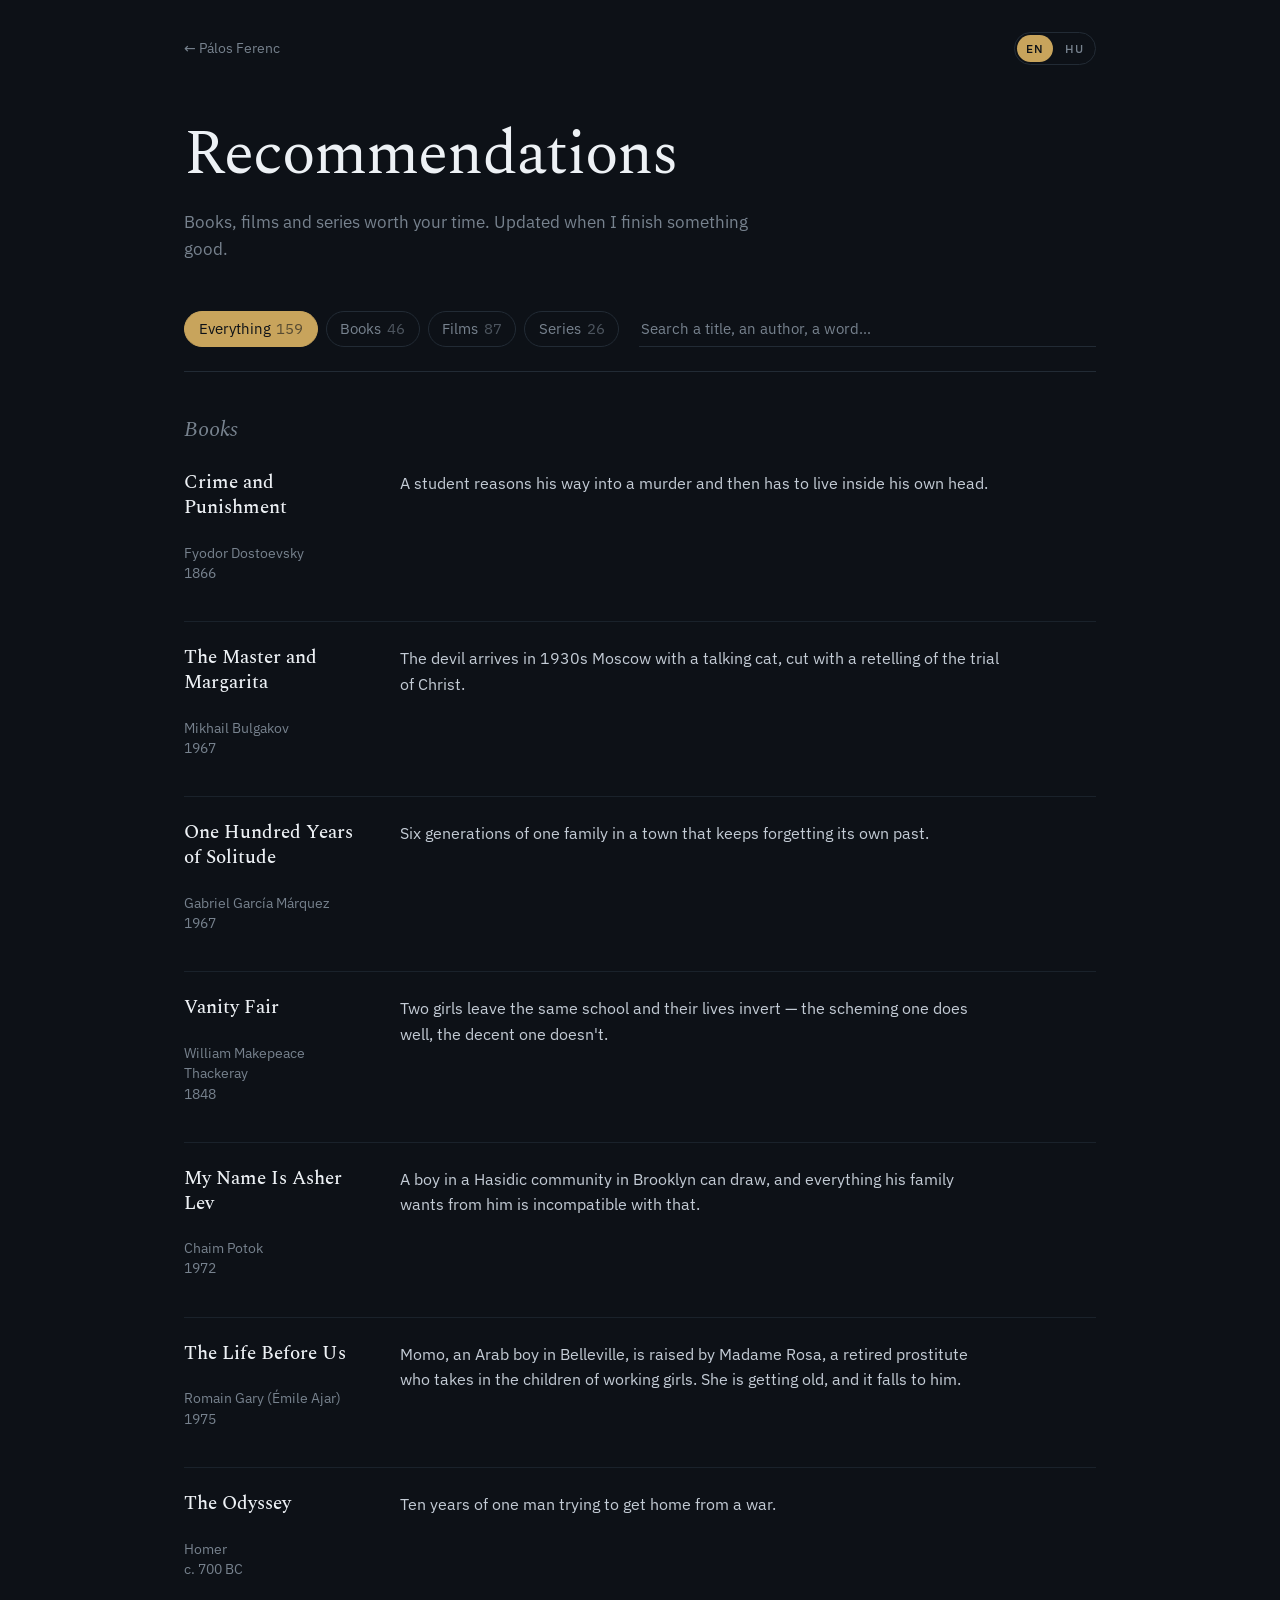
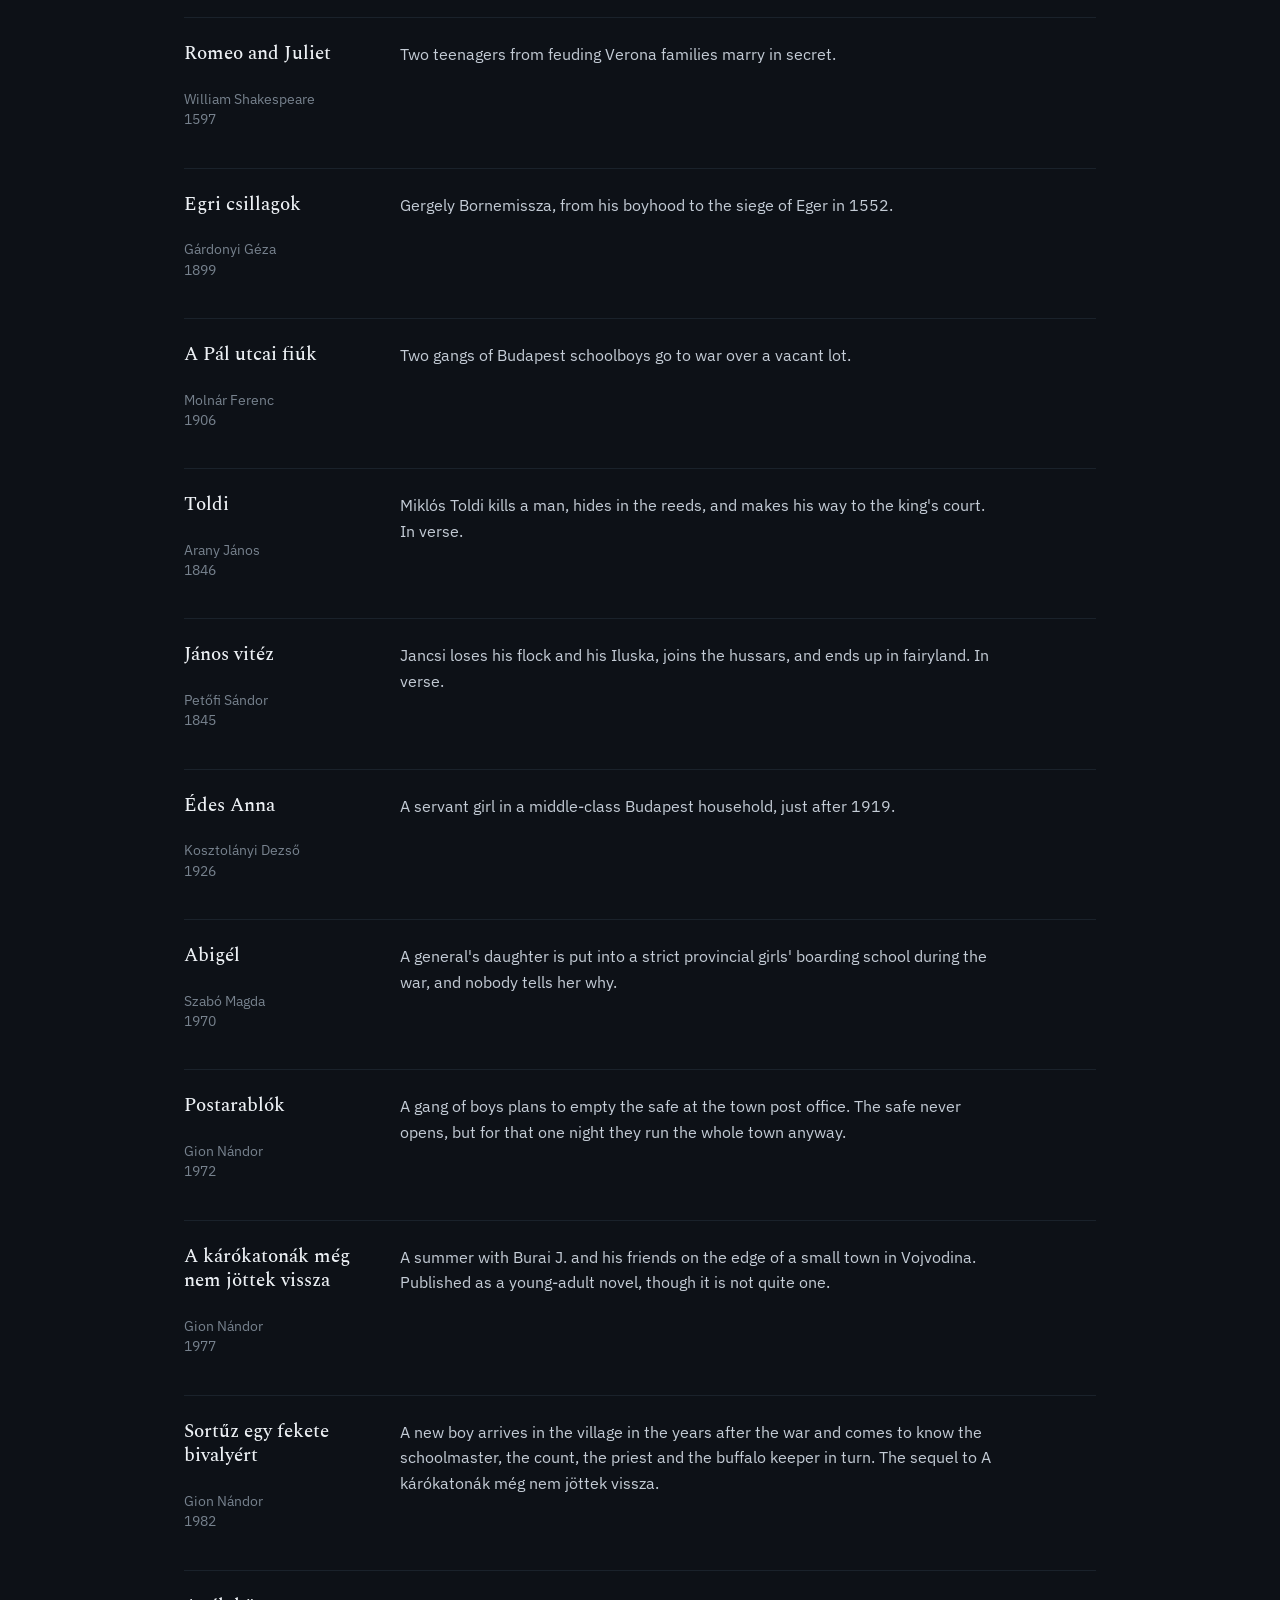
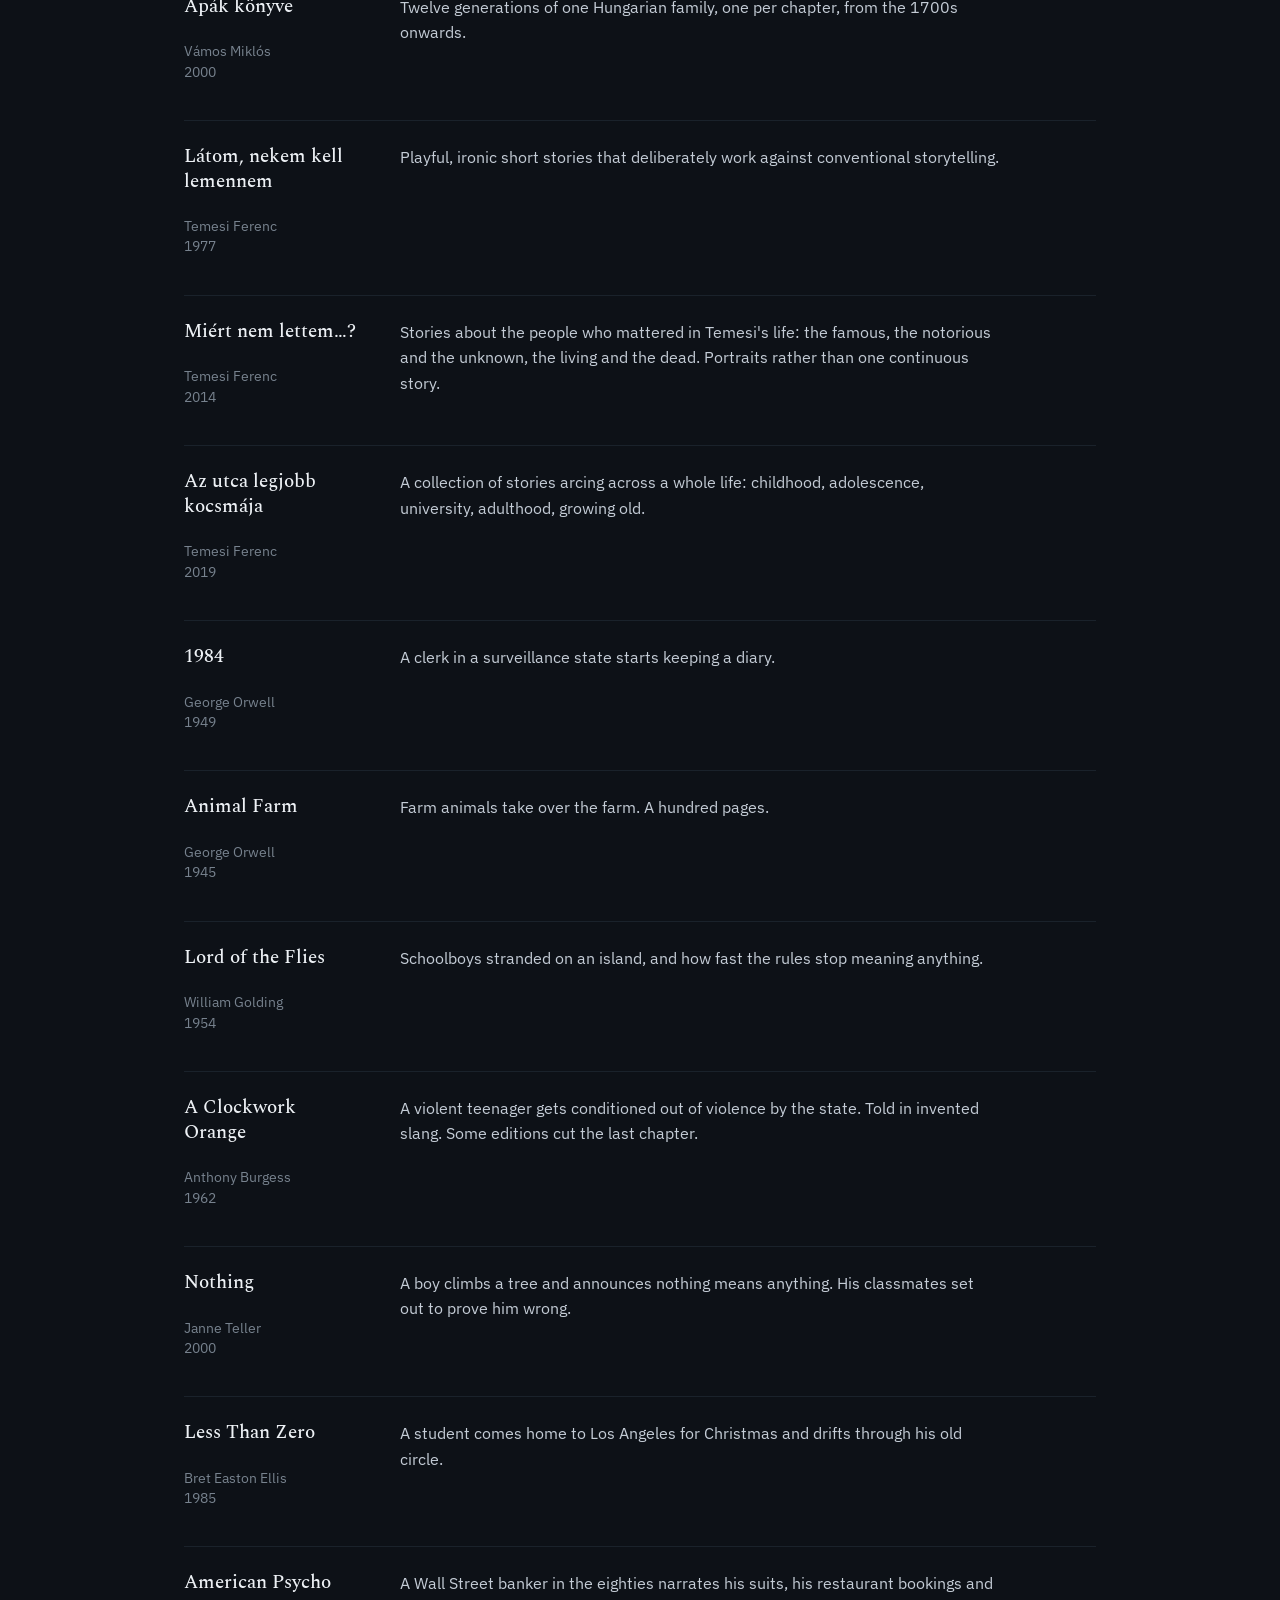
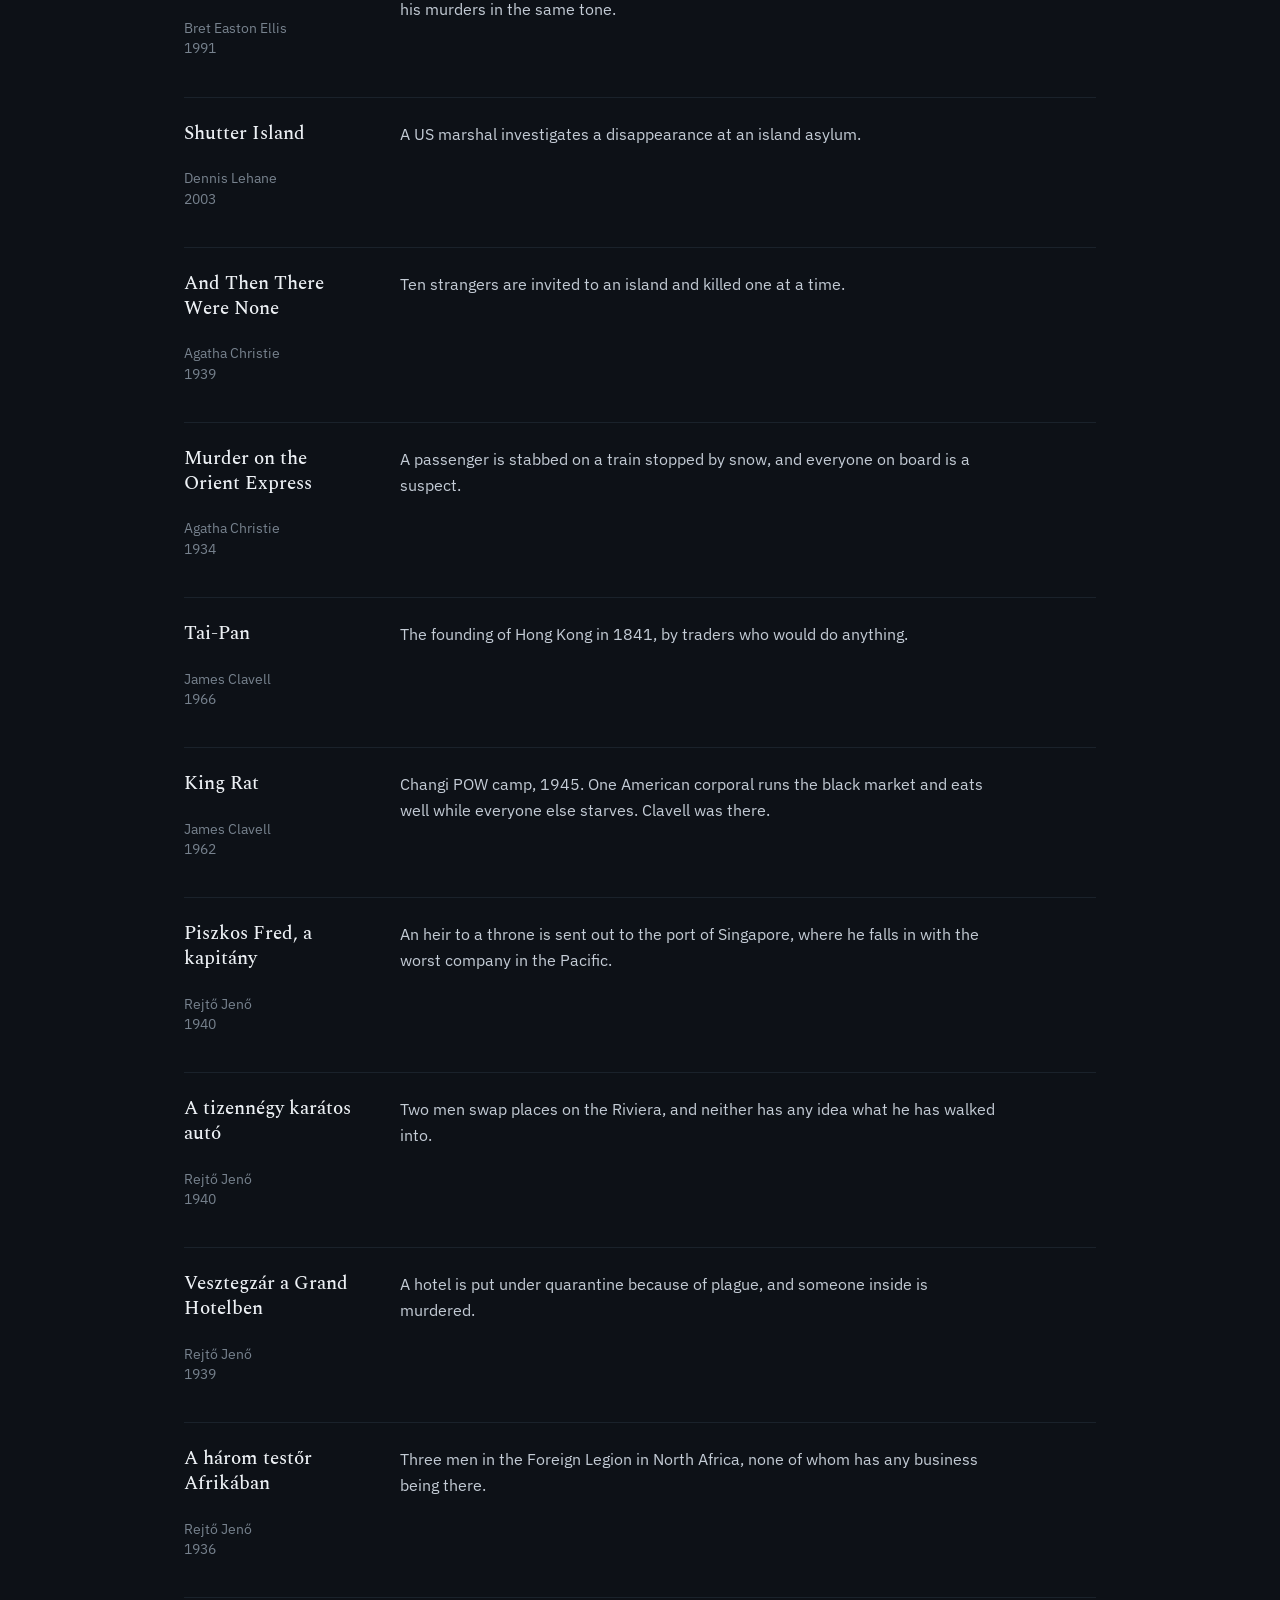
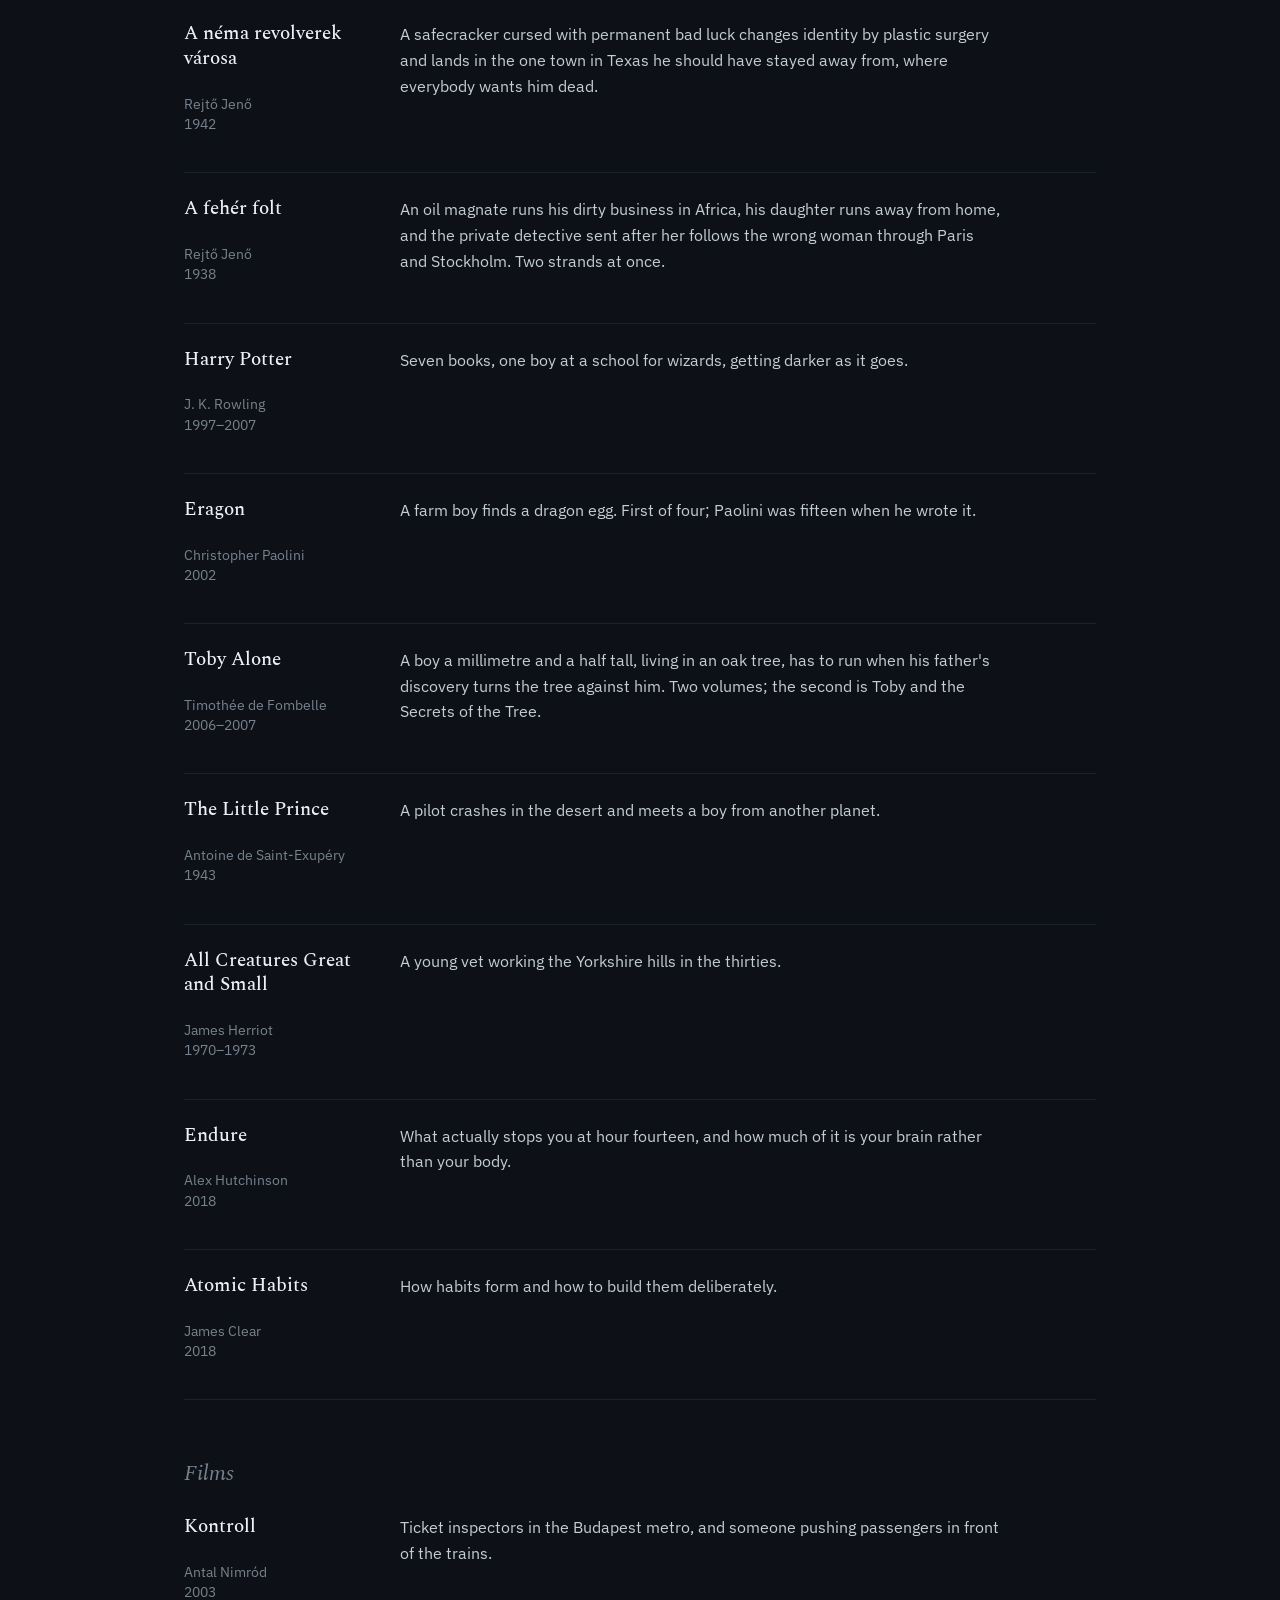
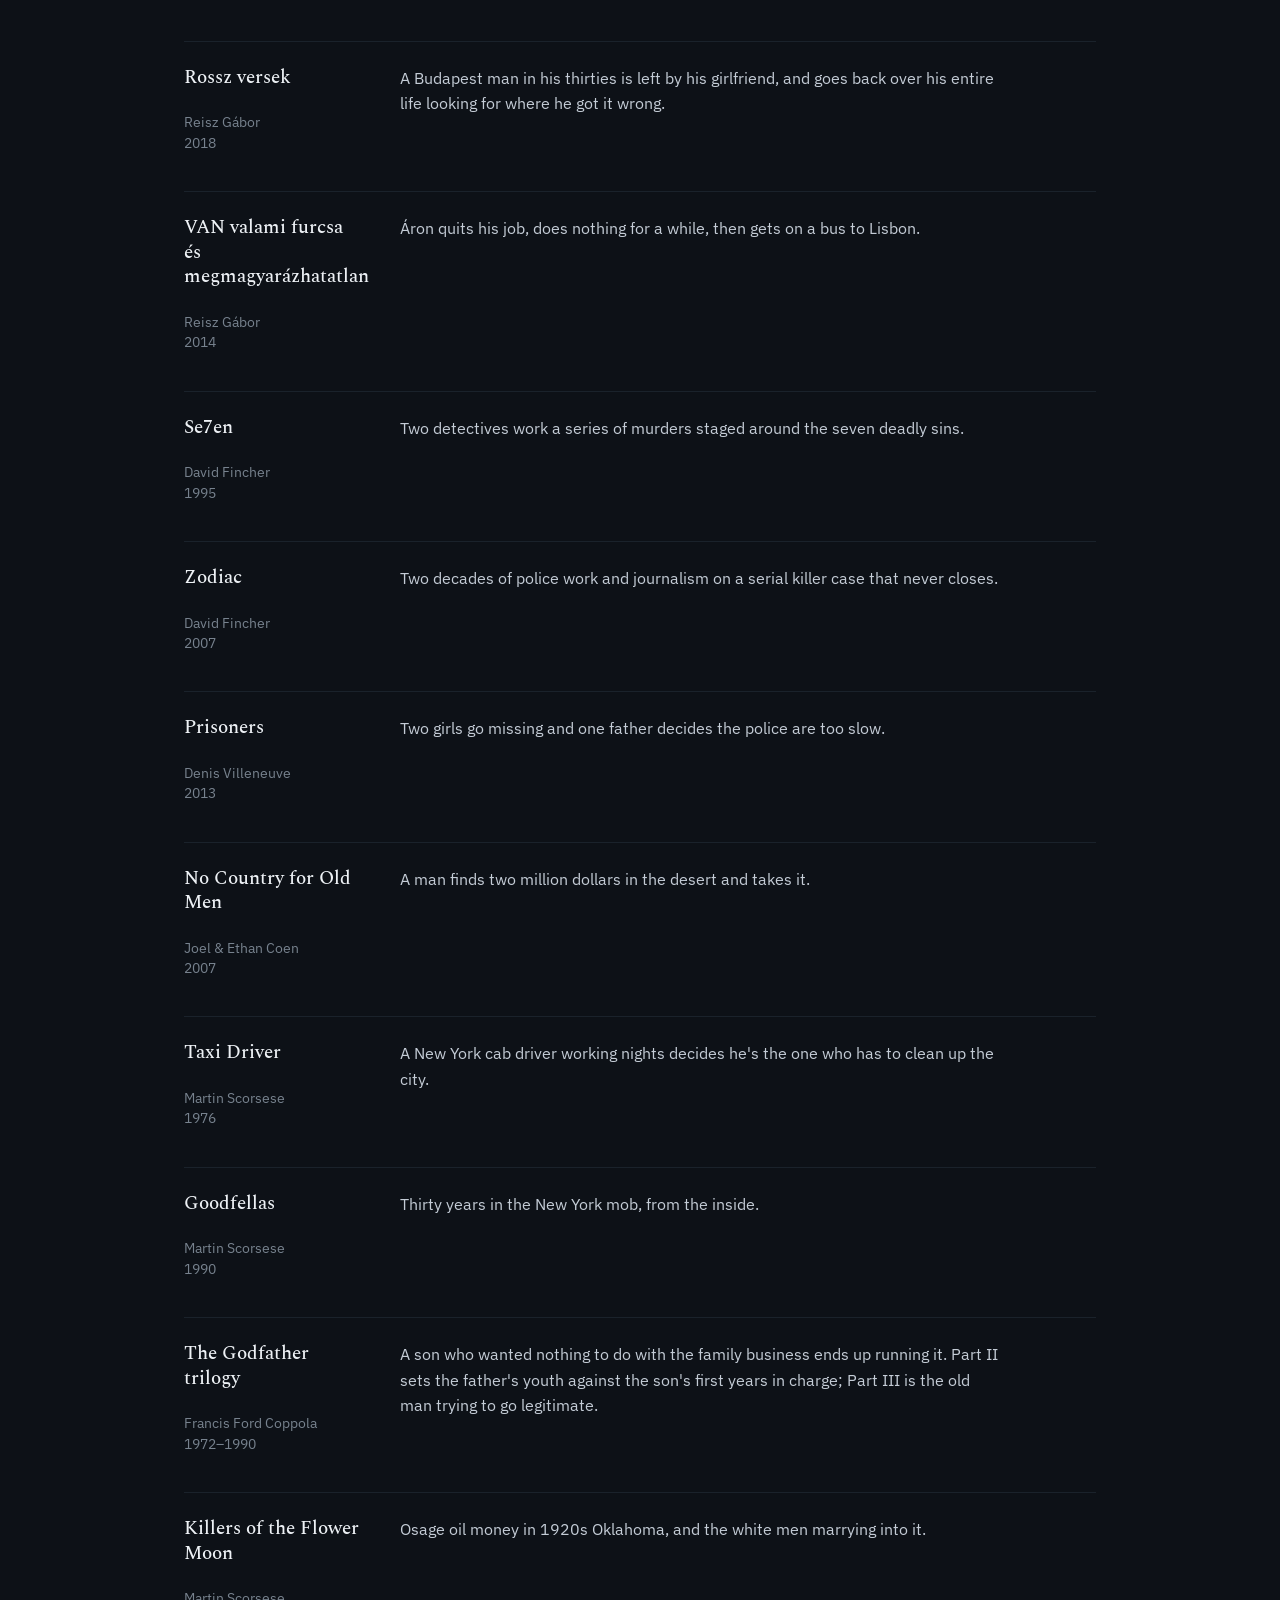
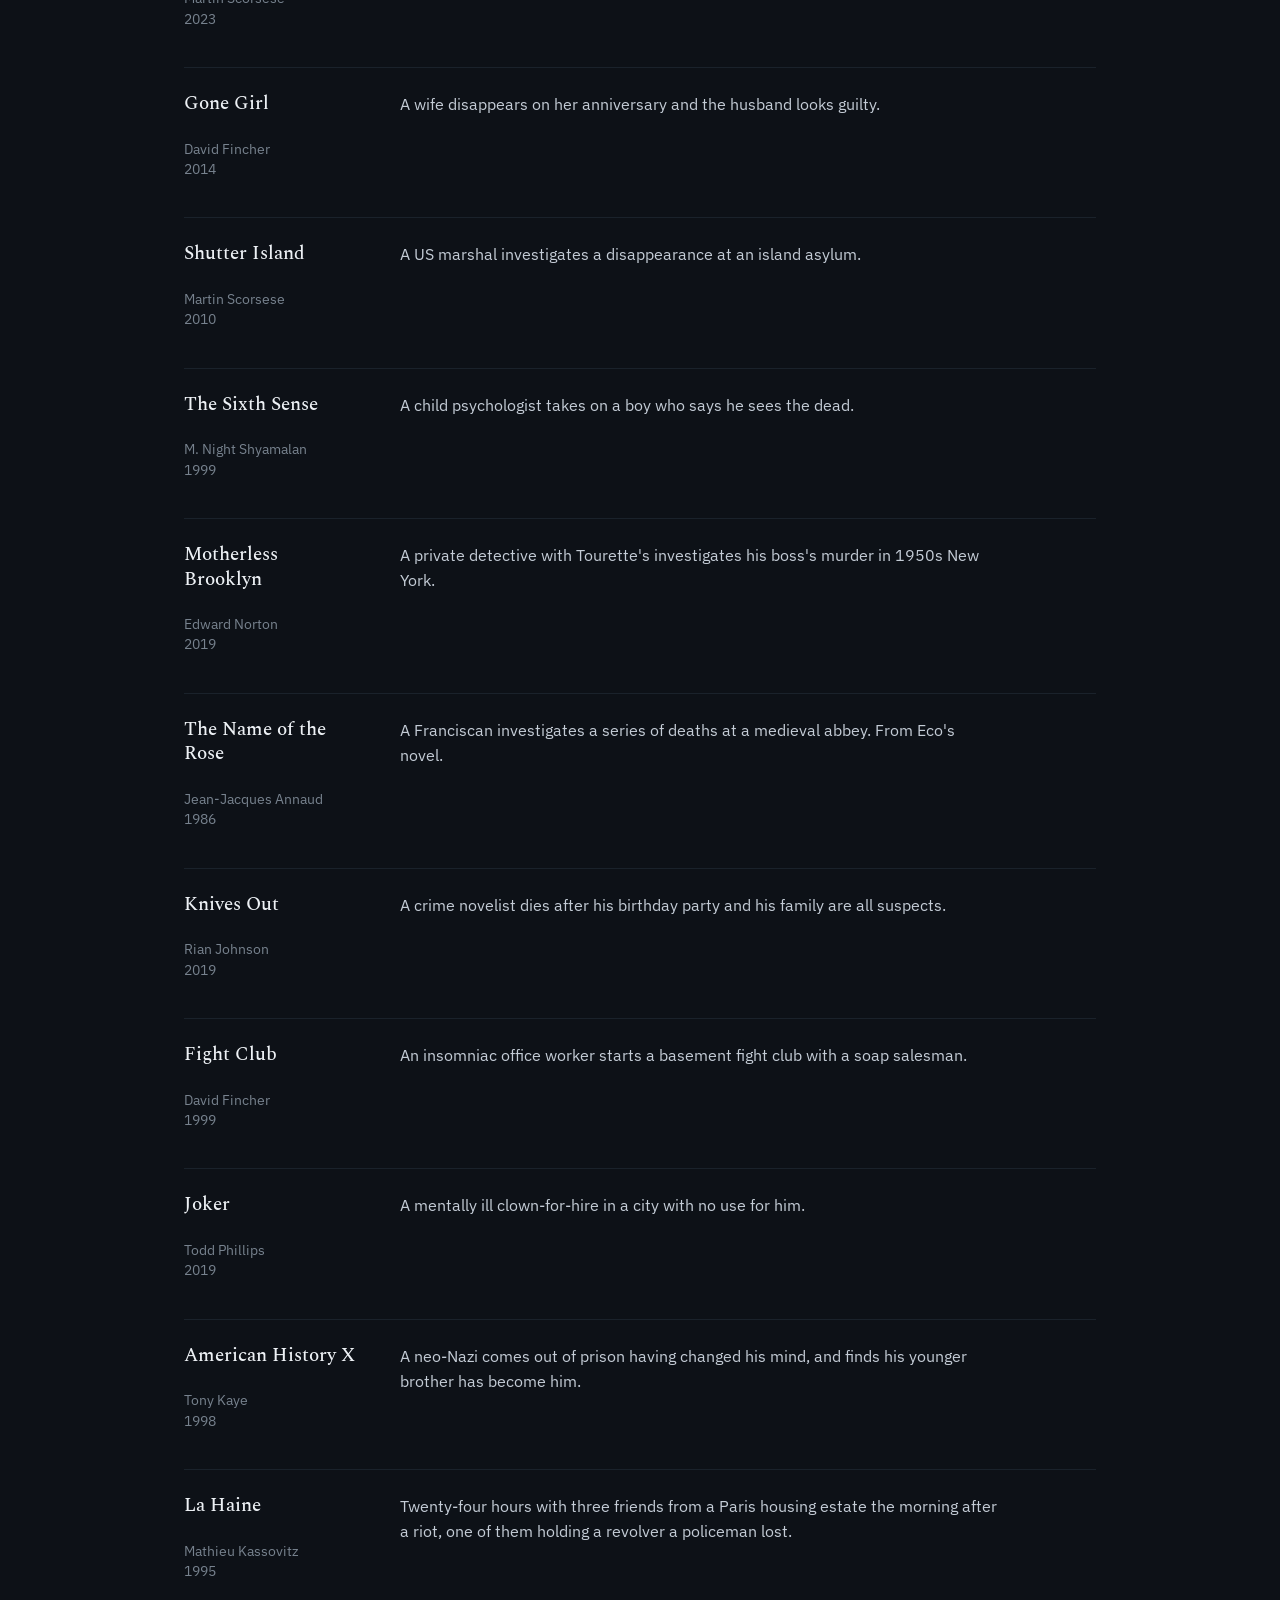
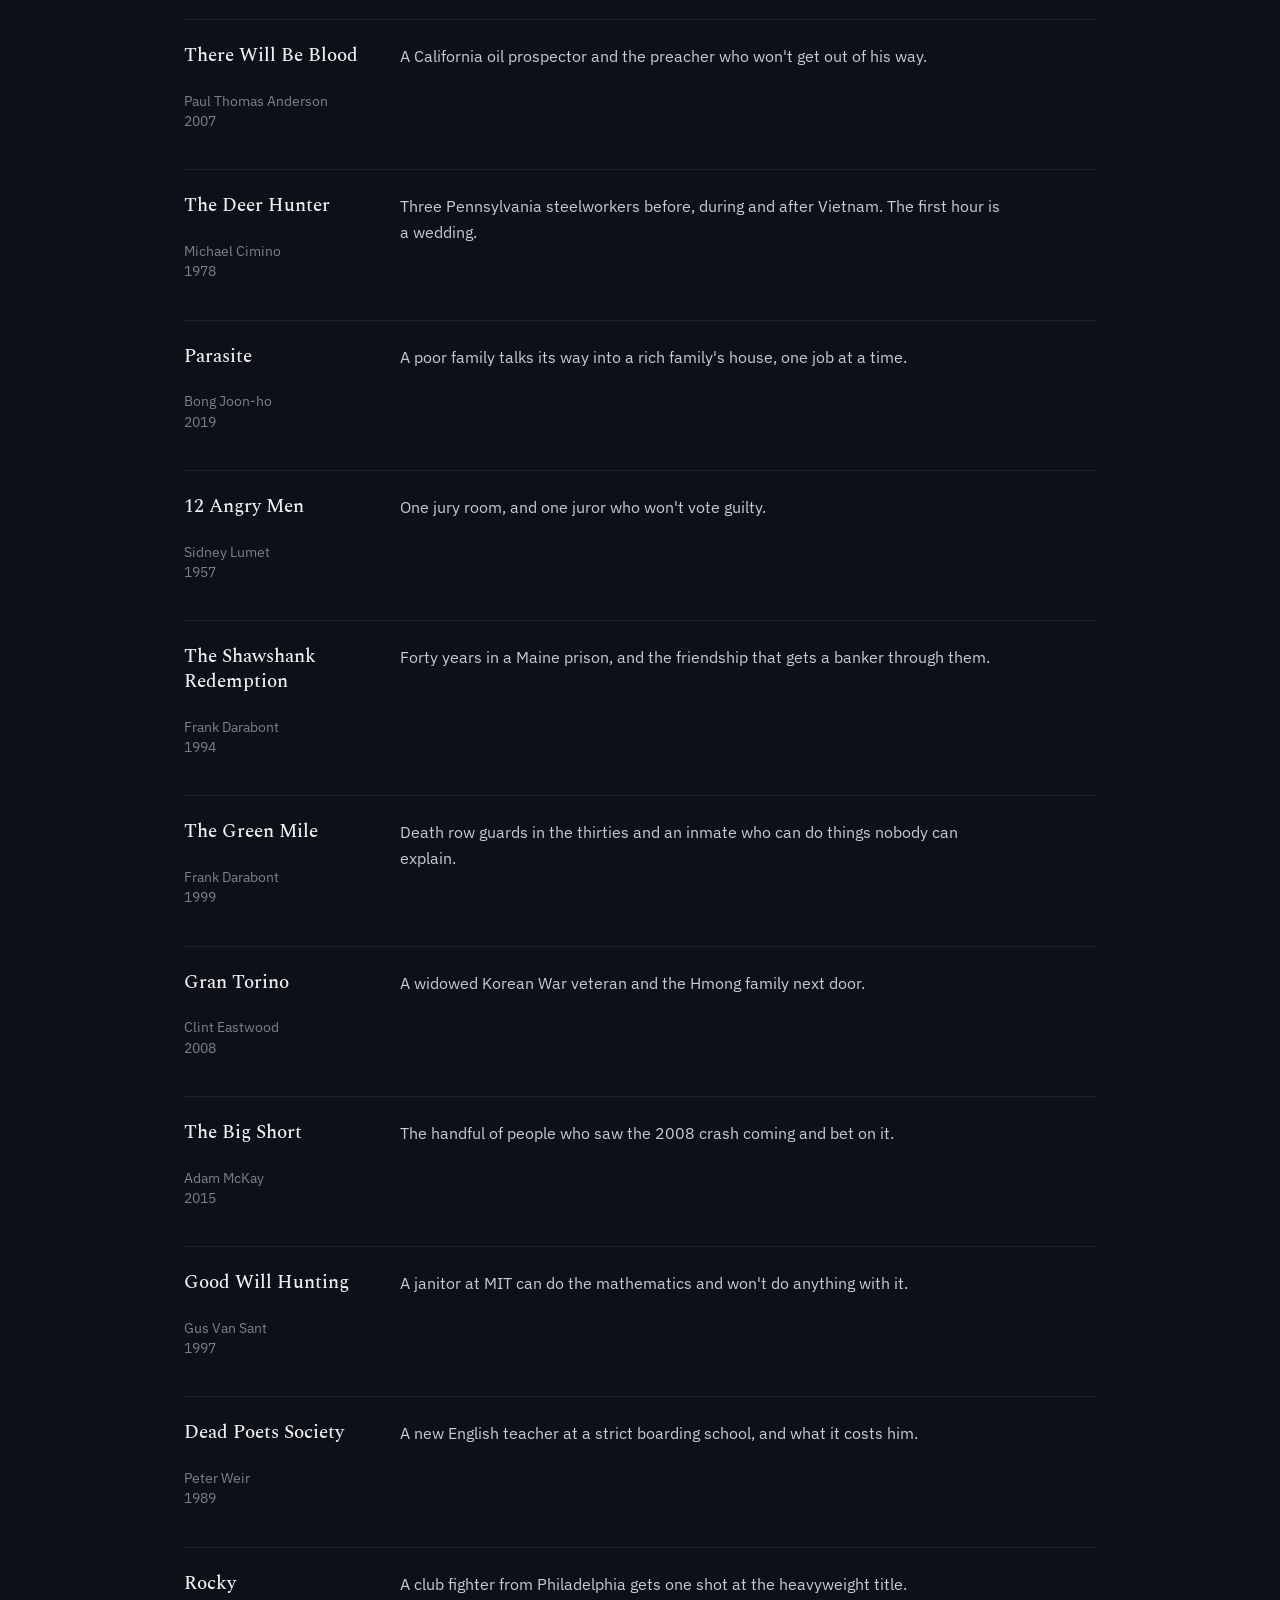
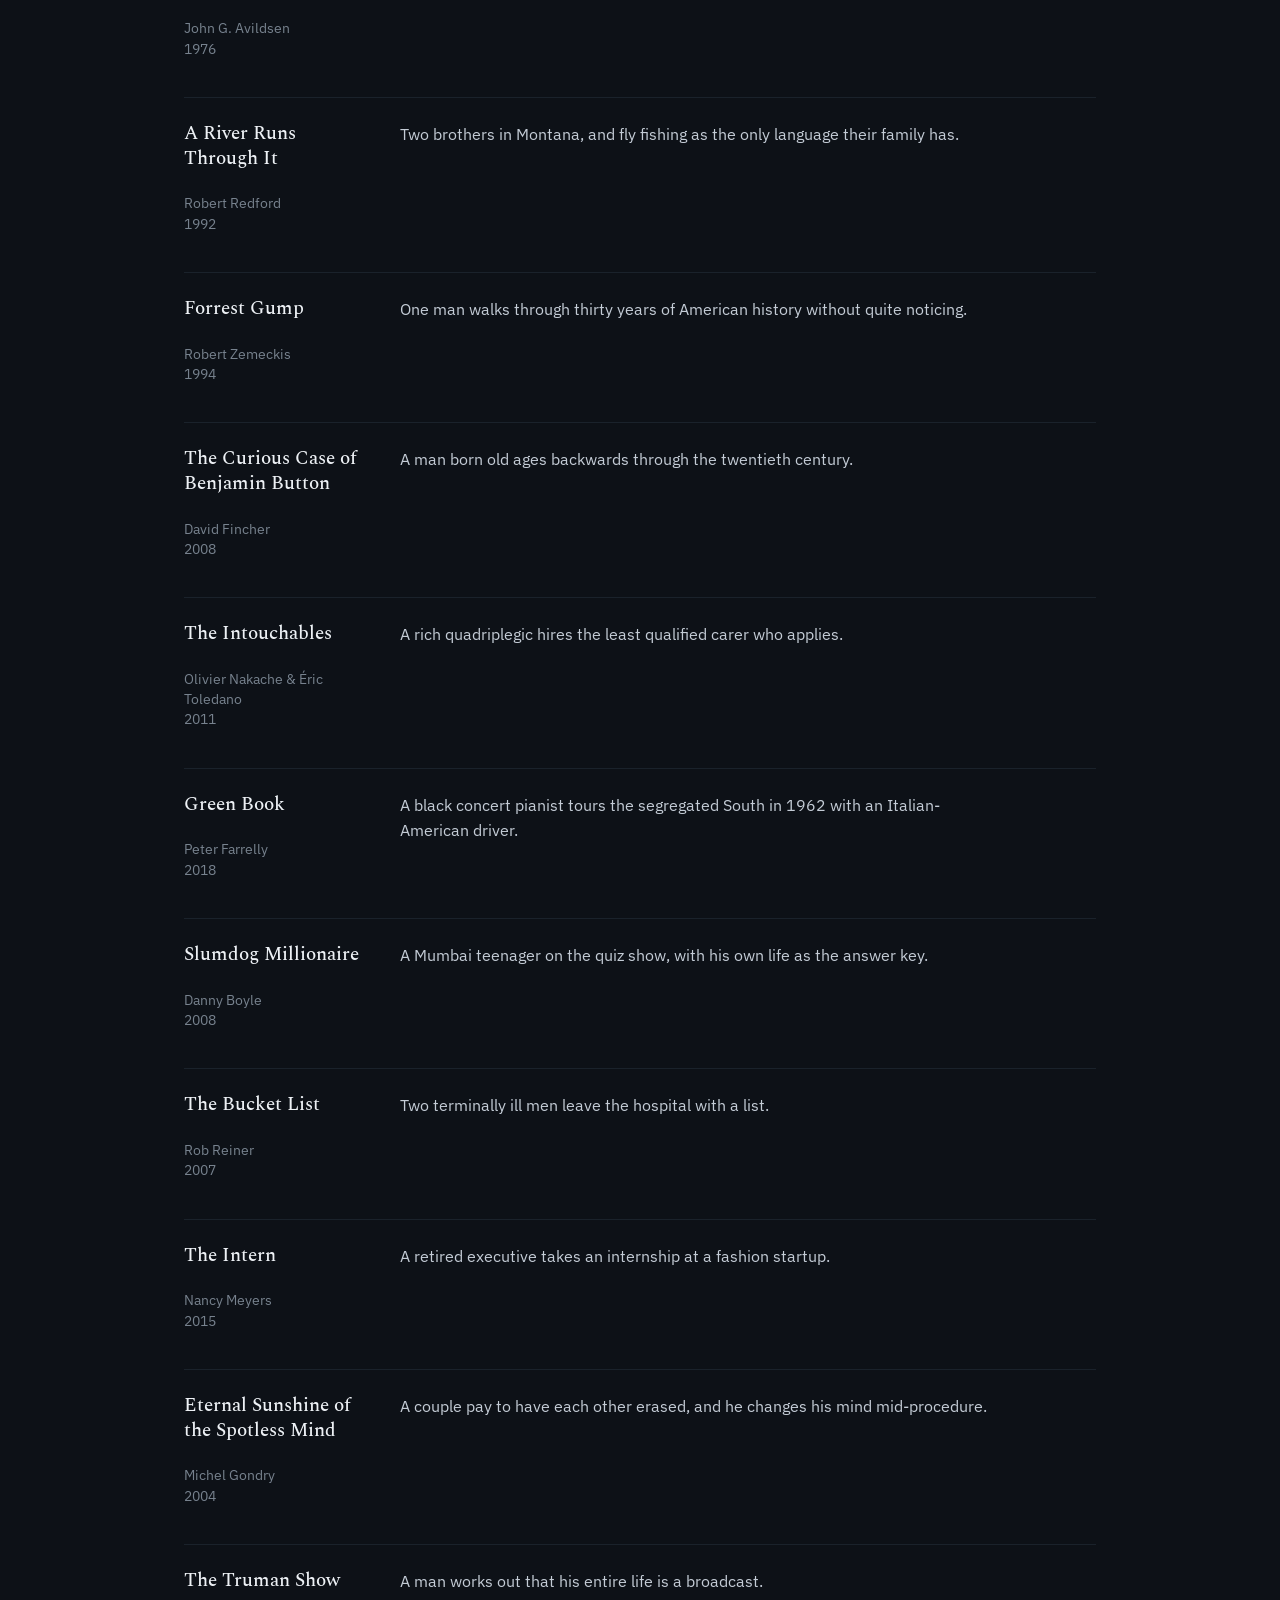
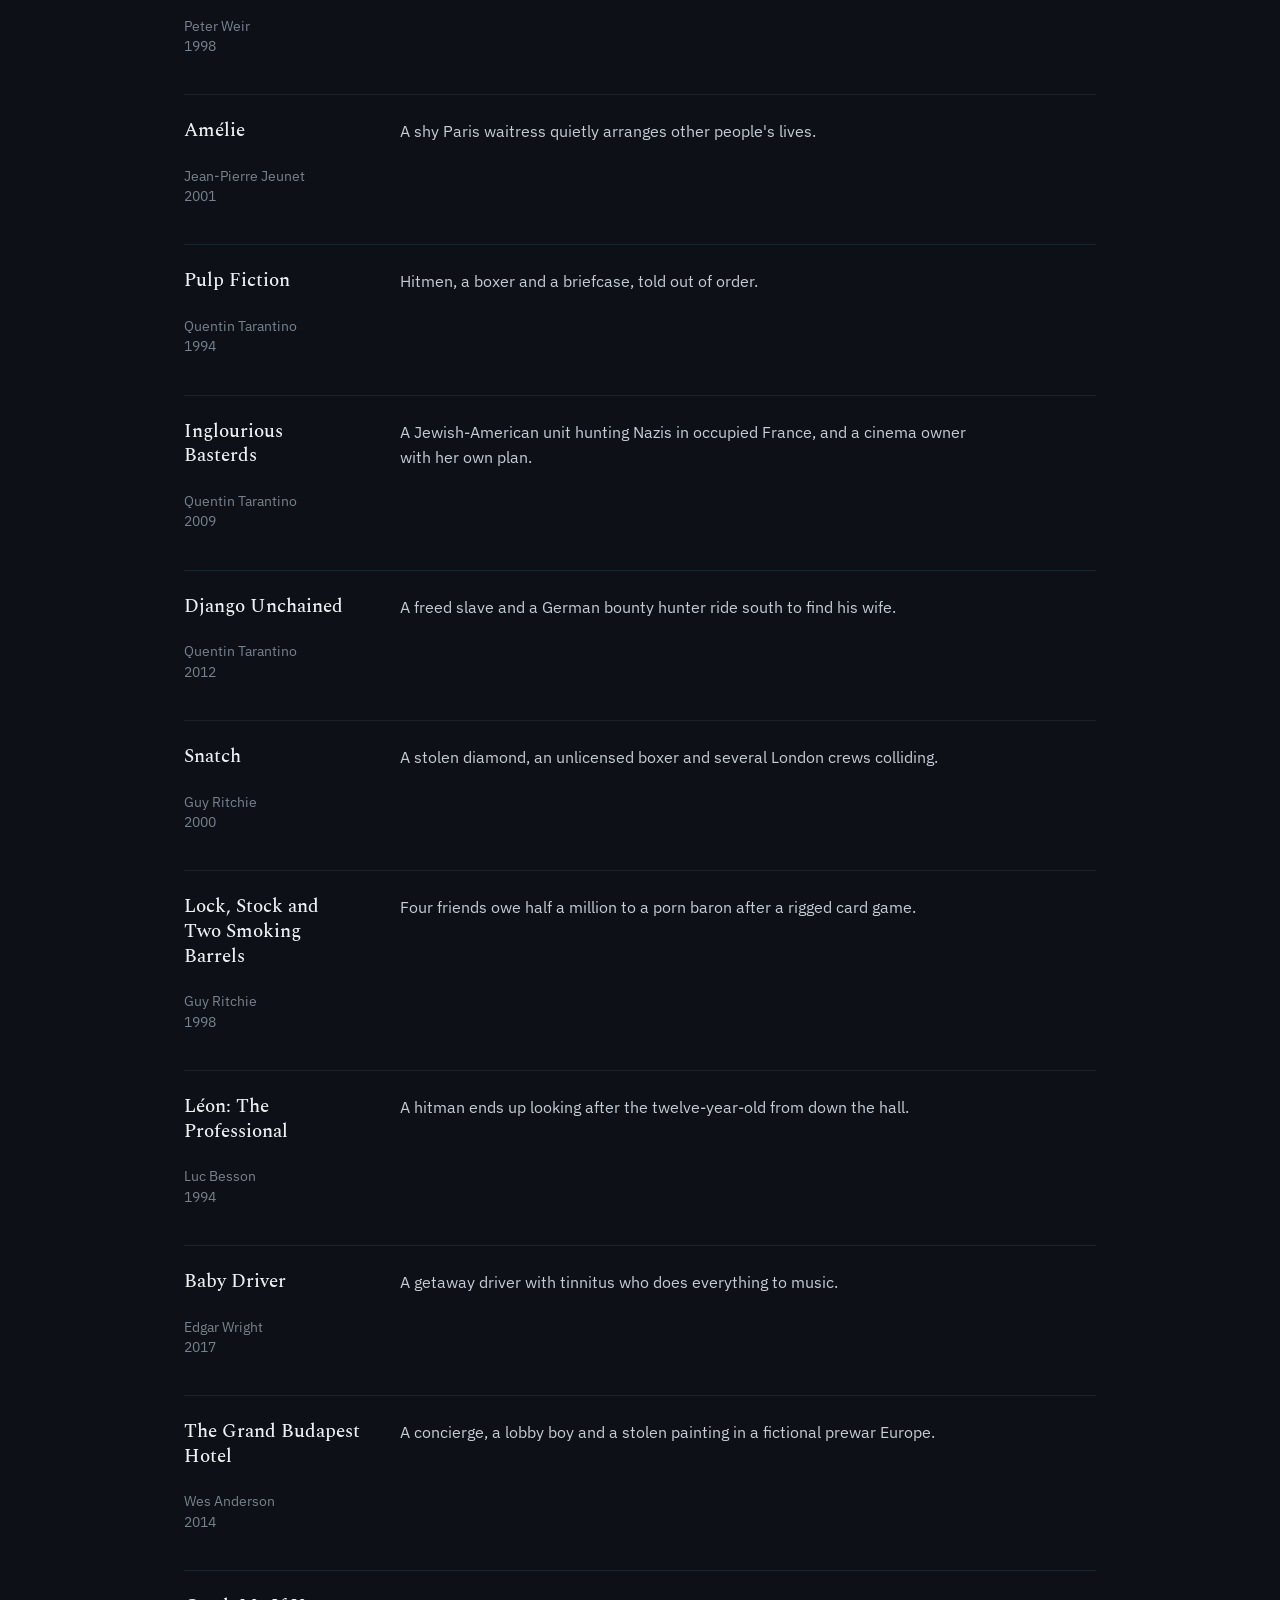
==== commit b8a862d0: "make the site bilingual (hu/en), add La Haine" ====
--- a/recommendations/index.html
+++ b/recommendations/index.html
@@ -3,17 +3,21 @@
 <head>
 <meta charset="utf-8">
 <meta name="viewport" content="width=device-width, initial-scale=1">
-<title>Recommendations — Pálos Ferenc</title>
-<meta name="description" content="Books, films and series worth your time. Updated when I finish something good.">
+<title data-i18n="meta.title">Recommendations — Pálos Ferenc</title>
+<meta name="description" data-i18n-attr="content:meta.description" content="Books, films and series worth your time. Updated when I finish something good.">
 <meta name="author" content="Pálos Ferenc">
 <meta name="theme-color" content="#0d1117">
 
 <meta property="og:type" content="website">
-<meta property="og:title" content="Recommendations — Pálos Ferenc">
-<meta property="og:description" content="Books, films and series worth your time. Updated when I finish something good.">
+<meta property="og:title" data-i18n-attr="content:meta.title" content="Recommendations — Pálos Ferenc">
+<meta property="og:description" data-i18n-attr="content:meta.description" content="Books, films and series worth your time. Updated when I finish something good.">
 <meta property="og:image" content="../assets/profile.jpg">
-<meta property="og:locale" content="en_GB">
+<meta property="og:locale" data-i18n-attr="content:meta.locale" content="en_GB">
 <meta name="twitter:card" content="summary">
+
+<link rel="alternate" hreflang="en" href="./?lang=en">
+<link rel="alternate" hreflang="hu" href="./?lang=hu">
+<link rel="alternate" hreflang="x-default" href="./">
 
 <link rel="icon" href="../assets/favicon.svg" type="image/svg+xml">
 <link rel="preload" href="../assets/fonts/spectral-400-normal-latin.woff2" as="font" type="font/woff2" crossorigin>
@@ -146,6 +150,41 @@
   }
 
   /* ---- masthead ---- */
+
+  .masthead {
+    display: flex;
+    align-items: center;
+    justify-content: space-between;
+    gap: 1rem;
+  }
+
+  .lang-switch {
+    display: inline-flex;
+    gap: 2px;
+    padding: 2px;
+    border: 1px solid var(--rule);
+    border-radius: 999px;
+  }
+
+  .lang-btn {
+    font: inherit;
+    font-size: .75rem;
+    font-weight: 500;
+    letter-spacing: .06em;
+    color: var(--ink-mute);
+    background: none;
+    border: 0;
+    border-radius: 999px;
+    padding: .25rem .6rem;
+    cursor: pointer;
+    transition: color .15s ease, background-color .15s ease;
+  }
+  .lang-btn:hover { color: var(--ink-strong); }
+  .lang-btn[aria-pressed="true"] {
+    color: var(--bg);
+    background: var(--accent);
+    cursor: default;
+  }
 
   .back {
     display: inline-block;
@@ -330,32 +369,94 @@
     * { transition: none !important; }
   }
 </style>
+
+<script src="../js/i18n.js"></script>
+<script>
+I18n.use({
+
+  en: {
+    'lang.label':         'Language',
+
+    'meta.title':         'Recommendations — Pálos Ferenc',
+    'meta.description':   'Books, films and series worth your time. Updated when I finish something good.',
+    'meta.locale':        'en_GB',
+
+    'skip':               'Skip to the list',
+    'h1':                 'Recommendations',
+    'lede':               'Books, films and series worth your time. Updated when I finish something good.',
+
+    'filters.label':      'Filter by medium',
+    'filters.all':        'Everything',
+
+    'group.book':         'Books',
+    'group.film':         'Films',
+    'group.series':       'Series',
+
+    'search.label':       'Search the list',
+    'search.placeholder': 'Search a title, an author, a word…',
+
+    'list.empty':         'Nothing matches that. Try a director, an author, or a word from one of the descriptions.',
+
+    'footer':             'Updated <span id="updated">September 2026</span>. Suggestions welcome — <a href="mailto:ferencpalos.image003@simplelogin.com">send me one</a>.'
+  },
+
+  hu: {
+    'lang.label':         'Nyelv',
+
+    'meta.title':         'Ajánlók — Pálos Ferenc',
+    'meta.description':   'Könyvek, filmek és sorozatok, amikre érdemes időt szánni. Akkor bővül, amikor befejezek valami jót.',
+    'meta.locale':        'hu_HU',
+
+    'skip':               'Ugrás a listához',
+    'h1':                 'Ajánlók',
+    'lede':               'Könyvek, filmek és sorozatok, amikre érdemes időt szánni. Akkor bővül, amikor befejezek valami jót.',
+
+    'filters.label':      'Szűrés típus szerint',
+    'filters.all':        'Mind',
+
+    'group.book':         'Könyvek',
+    'group.film':         'Filmek',
+    'group.series':       'Sorozatok',
+
+    'search.label':       'Keresés a listában',
+    'search.placeholder': 'Cím, szerző vagy egy szó…',
+
+    'list.empty':         'Erre nincs találat. Próbálj egy rendezőt, egy szerzőt, vagy egy szót a leírásokból.',
+
+    'footer':             'Frissítve: <span id="updated">2026. szeptember</span>. Az ajánlatokat szívesen fogadom — <a href="mailto:ferencpalos.image003@simplelogin.com">írj egyet</a>.'
+  }
+
+});
+</script>
 </head>
 <body>
 
-<a class="skip" href="#list">Skip to the list</a>
+<a class="skip" href="#list" data-i18n="skip">Skip to the list</a>
 
 <div class="wrap">
 
-  <a class="back" href="../">← Pálos Ferenc</a>
+  <div class="masthead">
+    <a class="back" href="../">← Pálos Ferenc</a>
+    <div class="lang-switch" data-lang-switch></div>
+  </div>
 
   <header class="lede">
-    <h1>Recommendations</h1>
-    <p>Books, films and series worth your time. Updated when I finish something good.</p>
+    <h1 data-i18n="h1">Recommendations</h1>
+    <p data-i18n="lede">Books, films and series worth your time. Updated when I finish something good.</p>
   </header>
 
   <div class="controls">
-    <div class="filters" id="filters" role="group" aria-label="Filter by medium"></div>
+    <div class="filters" id="filters" role="group" data-i18n-attr="aria-label:filters.label" aria-label="Filter by medium"></div>
     <div class="search">
-      <label class="skip" for="q">Search the list</label>
-      <input id="q" type="search" placeholder="Search a title, an author, a word…" autocomplete="off">
+      <label class="skip" for="q" data-i18n="search.label">Search the list</label>
+      <input id="q" type="search" data-i18n-attr="placeholder:search.placeholder" placeholder="Search a title, an author, a word…" autocomplete="off">
     </div>
   </div>
 
   <main id="list"></main>
 
   <footer>
-    <p>Updated <span id="updated">September 2026</span>. Suggestions welcome —
+    <p data-i18n-html="footer">Updated <span id="updated">September 2026</span>. Suggestions welcome —
     <a href="mailto:ferencpalos.image003@simplelogin.com">send me one</a>.</p>
   </footer>
 
@@ -369,7 +470,13 @@
                     title:  'Title',
                     by:     'Author or director',
                     year:   '2007'  (a string, so ranges work),
-                    note:   'One or two sentences on why.' }
+                    note:   { en: 'One or two sentences on why.',
+                              hu: 'Ugyanaz magyarul.' } }
+
+   Titles and names stay in their original language in both versions — a
+   Hungarian book keeps its Hungarian title for an English reader. Only the
+   notes are translated. Any field may be written as { en: …, hu: … } if it
+   really does differ; `year` on The Odyssey is the one that does.
 
    Order inside each medium is the order shown. No ratings by design.
    ============================================================ */
@@ -378,414 +485,818 @@
 
   /* ---------- BOOKS ---------- */
 
-  { medium: 'book', title: 'Crime and Punishment', by: 'Fyodor Dostoevsky', year: '1866',
-    note: 'A student reasons his way into a murder and then has to live inside his own head.' },
-
-  { medium: 'book', title: 'The Master and Margarita', by: 'Mikhail Bulgakov', year: '1967',
-    note: 'The devil arrives in 1930s Moscow with a talking cat, cut with a retelling of the trial of Christ.' },
-
-  { medium: 'book', title: 'One Hundred Years of Solitude', by: 'Gabriel García Márquez', year: '1967',
-    note: 'Six generations of one family in a town that keeps forgetting its own past.' },
-
-  { medium: 'book', title: 'Vanity Fair', by: 'William Makepeace Thackeray', year: '1848',
-    note: 'Two girls leave the same school and their lives invert — the scheming one does well, the decent one doesn\'t.' },
-
-  { medium: 'book', title: 'The Odyssey', by: 'Homer', year: 'c. 700 BC',
-    note: 'Ten years of one man trying to get home from a war.' },
-
-  { medium: 'book', title: 'Satantango', by: 'László Krasznahorkai', year: '1985',
-    note: 'A collapsing collective farm in the rain, and the con man who comes back to take what\'s left. Sentences run for pages.' },
-
-  { medium: 'book', title: '1984', by: 'George Orwell', year: '1949',
-    note: 'A clerk in a surveillance state starts keeping a diary.' },
-
-  { medium: 'book', title: 'Animal Farm', by: 'George Orwell', year: '1945',
-    note: 'Farm animals take over the farm. A hundred pages.' },
-
-  { medium: 'book', title: 'Lord of the Flies', by: 'William Golding', year: '1954',
-    note: 'Schoolboys stranded on an island, and how fast the rules stop meaning anything.' },
-
-  { medium: 'book', title: 'A Clockwork Orange', by: 'Anthony Burgess', year: '1962',
-    note: 'A violent teenager gets conditioned out of violence by the state. Told in invented slang. Some editions cut the last chapter.' },
-
-  { medium: 'book', title: 'Nothing', by: 'Janne Teller', year: '2000',
-    note: 'A boy climbs a tree and announces nothing means anything. His classmates set out to prove him wrong.' },
-
-  { medium: 'book', title: 'Less Than Zero', by: 'Bret Easton Ellis', year: '1985',
-    note: 'A student comes home to Los Angeles for Christmas and drifts through his old circle.' },
-
-  { medium: 'book', title: 'Tai-Pan', by: 'James Clavell', year: '1966',
-    note: 'The founding of Hong Kong in 1841, by traders who would do anything.' },
-
-  { medium: 'book', title: 'King Rat', by: 'James Clavell', year: '1962',
-    note: 'Changi POW camp, 1945. One American corporal runs the black market and eats well while everyone else starves. Clavell was there.' },
-
-  { medium: 'book', title: 'Shutter Island', by: 'Dennis Lehane', year: '2003',
-    note: 'A US marshal investigates a disappearance at an island asylum.' },
-
-  { medium: 'book', title: 'All Creatures Great and Small', by: 'James Herriot', year: '1970–1973',
-    note: 'A young vet working the Yorkshire hills in the thirties.' },
-
-  { medium: 'book', title: 'The Little Prince', by: 'Antoine de Saint-Exupéry', year: '1943',
-    note: 'A pilot crashes in the desert and meets a boy from another planet.' },
-
-  { medium: 'book', title: 'Ágrólszakadt Tóbiás', by: 'Timothée de Fombelle', year: '2006–2007',
-    note: 'A boy a millimetre and a half tall, living in an oak tree, has to run when his father\'s discovery turns the tree against him. Two volumes.' },
-
-  { medium: 'book', title: 'Endure', by: 'Alex Hutchinson', year: '2018',
-    note: 'What actually stops you at hour fourteen, and how much of it is your brain rather than your body.' },
-
-  { medium: 'book', title: 'Atomic Habits', by: 'James Clear', year: '2018',
-    note: 'How habits form and how to build them deliberately.' },
+  { medium: 'book', title: 'Crime and Punishment',
+    by: 'Fyodor Dostoevsky', year: '1866',
+    note: { en: 'A student reasons his way into a murder and then has to live inside his own head.',
+            hu: 'Egy diák elméletben levezeti, hogy joga van ölni, aztán együtt kell élnie a saját fejével.' } },
+
+  { medium: 'book', title: 'The Master and Margarita',
+    by: 'Mikhail Bulgakov', year: '1967',
+    note: { en: 'The devil arrives in 1930s Moscow with a talking cat, cut with a retelling of the trial of Christ.',
+            hu: 'Az ördög megérkezik az 1930-as évek Moszkvájába egy beszélő macska kíséretében, a történet közé vágva Krisztus perének újramesélése.' } },
+
+  { medium: 'book', title: 'One Hundred Years of Solitude',
+    by: 'Gabriel García Márquez', year: '1967',
+    note: { en: 'Six generations of one family in a town that keeps forgetting its own past.',
+            hu: 'Egy család hat nemzedéke egy városban, amely folyton elfelejti a saját múltját.' } },
+
+  { medium: 'book', title: 'Vanity Fair',
+    by: 'William Makepeace Thackeray', year: '1848',
+    note: { en: 'Two girls leave the same school and their lives invert — the scheming one does well, the decent one doesn\'t.',
+            hu: 'Két lány ugyanabból az iskolából indul, és az életük felcserélődik — az intrikus boldogul, a tisztességes nem.' } },
+
+  { medium: 'book', title: 'My Name Is Asher Lev',
+    by: 'Chaim Potok', year: '1972',
+    note: { en: 'A boy in a Hasidic community in Brooklyn can draw, and everything his family wants from him is incompatible with that.',
+            hu: 'Egy brooklyni haszid közösségben élő fiú tud rajzolni, és minden, amit a családja vár tőle, összeegyeztethetetlen ezzel.' } },
+
+  { medium: 'book', title: 'The Life Before Us',
+    by: 'Romain Gary (Émile Ajar)', year: '1975',
+    note: { en: 'Momo, an Arab boy in Belleville, is raised by Madame Rosa, a retired prostitute who takes in the children of working girls. She is getting old, and it falls to him.',
+            hu: 'Momót, egy belleville-i arab kisfiút Madame Rosa neveli, a visszavonult prostituált, aki dolgozó lányok gyerekeit fogadja be. Az asszony öregszik, és a teher a fiúra száll.' } },
+
+  { medium: 'book', title: 'The Odyssey',
+    by: 'Homer', year: { en: 'c. 700 BC', hu: 'kb. i. e. 700' },
+    note: { en: 'Ten years of one man trying to get home from a war.',
+            hu: 'Tíz év, amíg egy ember hazajut egy háborúból.' } },
+
+  { medium: 'book', title: 'Romeo and Juliet',
+    by: 'William Shakespeare', year: '1597',
+    note: { en: 'Two teenagers from feuding Verona families marry in secret.',
+            hu: 'Két tizenéves két egymással viszálykodó veronai családból titokban összeházasodik.' } },
+
+  { medium: 'book', title: 'Egri csillagok',
+    by: 'Gárdonyi Géza', year: '1899',
+    note: { en: 'Gergely Bornemissza, from his boyhood to the siege of Eger in 1552.',
+            hu: 'Bornemissza Gergely gyerekkorától az 1552-es egri ostromig.' } },
+
+  { medium: 'book', title: 'A Pál utcai fiúk',
+    by: 'Molnár Ferenc', year: '1906',
+    note: { en: 'Two gangs of Budapest schoolboys go to war over a vacant lot.',
+            hu: 'Két pesti diákcsapat háborúja egy foghíjtelekért.' } },
+
+  { medium: 'book', title: 'Toldi',
+    by: 'Arany János', year: '1846',
+    note: { en: 'Miklós Toldi kills a man, hides in the reeds, and makes his way to the king\'s court. In verse.',
+            hu: 'Toldi Miklós agyonüt egy embert, a nádasba menekül, majd eljut a király udvarába. Verses.' } },
+
+  { medium: 'book', title: 'János vitéz',
+    by: 'Petőfi Sándor', year: '1845',
+    note: { en: 'Jancsi loses his flock and his Iluska, joins the hussars, and ends up in fairyland. In verse.',
+            hu: 'Kukorica Jancsi elveszti a nyáját és Iluskát, beáll huszárnak, és Tündérországban köt ki. Verses.' } },
+
+  { medium: 'book', title: 'Édes Anna',
+    by: 'Kosztolányi Dezső', year: '1926',
+    note: { en: 'A servant girl in a middle-class Budapest household, just after 1919.',
+            hu: 'Egy cselédlány egy budapesti polgári házban, közvetlenül 1919 után.' } },
+
+  { medium: 'book', title: 'Abigél',
+    by: 'Szabó Magda', year: '1970',
+    note: { en: 'A general\'s daughter is put into a strict provincial girls\' boarding school during the war, and nobody tells her why.',
+            hu: 'Egy tábornok lányát a háború alatt szigorú vidéki leánynevelő intézetbe adják, és nem mondják meg neki, miért.' } },
+
+  { medium: 'book', title: 'Postarablók',
+    by: 'Gion Nándor', year: '1972',
+    note: { en: 'A gang of boys plans to empty the safe at the town post office. The safe never opens, but for that one night they run the whole town anyway.',
+            hu: 'Egy fiúbanda kitervelte, hogy kirámolja a városi posta vaskasszáját. A kassza nem nyílik ki, de aznap éjszaka mégis ők irányítják az egész várost.' } },
+
+  { medium: 'book', title: 'A kárókatonák még nem jöttek vissza',
+    by: 'Gion Nándor', year: '1977',
+    note: { en: 'A summer with Burai J. and his friends on the edge of a small town in Vojvodina. Published as a young-adult novel, though it is not quite one.',
+            hu: 'Burai J. és a barátai nyara egy vajdasági kisváros peremén. Ifjúsági regényként adták ki, de nem egészen az.' } },
+
+  { medium: 'book', title: 'Sortűz egy fekete bivalyért',
+    by: 'Gion Nándor', year: '1982',
+    note: { en: 'A new boy arrives in the village in the years after the war and comes to know the schoolmaster, the count, the priest and the buffalo keeper in turn. The sequel to A kárókatonák még nem jöttek vissza.',
+            hu: 'Új fiú érkezik a faluba a háború utáni években, és sorra megismeri a tanítót, a grófot, a plébánost meg a bivalyost. A kárókatonák folytatása.' } },
+
+  { medium: 'book', title: 'Apák könyve',
+    by: 'Vámos Miklós', year: '2000',
+    note: { en: 'Twelve generations of one Hungarian family, one per chapter, from the 1700s onwards.',
+            hu: 'Egy magyar család tizenkét nemzedéke, fejezetenként egy, az 1700-as évektől.' } },
+
+  { medium: 'book', title: 'Látom, nekem kell lemennem',
+    by: 'Temesi Ferenc', year: '1977',
+    note: { en: 'Playful, ironic short stories that deliberately work against conventional storytelling.',
+            hu: 'Játékos, ironikus novellák, amelyek szándékosan a hagyományos elbeszélés ellen dolgoznak.' } },
+
+  { medium: 'book', title: 'Miért nem lettem…?',
+    by: 'Temesi Ferenc', year: '2014',
+    note: { en: 'Stories about the people who mattered in Temesi\'s life: the famous, the notorious and the unknown, the living and the dead. Portraits rather than one continuous story.',
+            hu: 'Novellák emberekről, akik számítottak Temesi életében: híresek, hírhedtek és ismeretlenek, élők és holtak. Portrék, nem összefüggő történet.' } },
+
+  { medium: 'book', title: 'Az utca legjobb kocsmája',
+    by: 'Temesi Ferenc', year: '2019',
+    note: { en: 'A collection of stories arcing across a whole life: childhood, adolescence, university, adulthood, growing old.',
+            hu: 'Novelláskötet, ami egy teljes életen ível át: gyerekkor, kamaszkor, egyetem, felnőttkor, öregedés.' } },
+
+  { medium: 'book', title: '1984',
+    by: 'George Orwell', year: '1949',
+    note: { en: 'A clerk in a surveillance state starts keeping a diary.',
+            hu: 'Egy hivatalnok egy megfigyelő államban naplót kezd írni.' } },
+
+  { medium: 'book', title: 'Animal Farm',
+    by: 'George Orwell', year: '1945',
+    note: { en: 'Farm animals take over the farm. A hundred pages.',
+            hu: 'A háziállatok átveszik a gazdaságot. Száz oldal.' } },
+
+  { medium: 'book', title: 'Lord of the Flies',
+    by: 'William Golding', year: '1954',
+    note: { en: 'Schoolboys stranded on an island, and how fast the rules stop meaning anything.',
+            hu: 'Iskolás fiúk rekednek egy szigeten, és kiderül, milyen gyorsan veszítik érvényüket a szabályok.' } },
+
+  { medium: 'book', title: 'A Clockwork Orange',
+    by: 'Anthony Burgess', year: '1962',
+    note: { en: 'A violent teenager gets conditioned out of violence by the state. Told in invented slang. Some editions cut the last chapter.',
+            hu: 'Egy erőszakos kamaszból az állam kondicionálással irtja ki az erőszakot. Kitalált szlengben elbeszélve. Néhány kiadásból hiányzik az utolsó fejezet.' } },
+
+  { medium: 'book', title: 'Nothing',
+    by: 'Janne Teller', year: '2000',
+    note: { en: 'A boy climbs a tree and announces nothing means anything. His classmates set out to prove him wrong.',
+            hu: 'Egy fiú felmászik egy fára, és kijelenti, hogy semminek nincs értelme. Az osztálytársai nekiállnak bebizonyítani az ellenkezőjét.' } },
+
+  { medium: 'book', title: 'Less Than Zero',
+    by: 'Bret Easton Ellis', year: '1985',
+    note: { en: 'A student comes home to Los Angeles for Christmas and drifts through his old circle.',
+            hu: 'Egy egyetemista karácsonyra hazamegy Los Angelesbe, és céltalanul sodródik a régi társaságában.' } },
+
+  { medium: 'book', title: 'American Psycho',
+    by: 'Bret Easton Ellis', year: '1991',
+    note: { en: 'A Wall Street banker in the eighties narrates his suits, his restaurant bookings and his murders in the same tone.',
+            hu: 'Egy nyolcvanas évekbeli Wall Street-i bankár ugyanazon a hangon beszél az öltönyeiről, az asztalfoglalásairól és a gyilkosságairól.' } },
+
+  { medium: 'book', title: 'Shutter Island',
+    by: 'Dennis Lehane', year: '2003',
+    note: { en: 'A US marshal investigates a disappearance at an island asylum.',
+            hu: 'Egy szövetségi marsall egy eltűnés ügyében nyomoz egy szigeten álló elmegyógyintézetben.' } },
+
+  { medium: 'book', title: 'And Then There Were None',
+    by: 'Agatha Christie', year: '1939',
+    note: { en: 'Ten strangers are invited to an island and killed one at a time.',
+            hu: 'Tíz idegent hívnak meg egy szigetre, aztán egyenként megölik őket.' } },
+
+  { medium: 'book', title: 'Murder on the Orient Express',
+    by: 'Agatha Christie', year: '1934',
+    note: { en: 'A passenger is stabbed on a train stopped by snow, and everyone on board is a suspect.',
+            hu: 'Egy hóban vesztegelő vonaton leszúrnak egy utast, és mindenki gyanús, aki a fedélzeten van.' } },
+
+  { medium: 'book', title: 'Tai-Pan',
+    by: 'James Clavell', year: '1966',
+    note: { en: 'The founding of Hong Kong in 1841, by traders who would do anything.',
+            hu: 'Hongkong megalapítása 1841-ben, olyan kereskedők kezétől, akik semmitől sem riadtak vissza.' } },
+
+  { medium: 'book', title: 'King Rat',
+    by: 'James Clavell', year: '1962',
+    note: { en: 'Changi POW camp, 1945. One American corporal runs the black market and eats well while everyone else starves. Clavell was there.',
+            hu: 'A changi hadifogolytábor, 1945. Egy amerikai tizedes kezében a feketepiac, ő jól eszik, míg a többiek éheznek. Clavell maga is ott volt.' } },
+
+  { medium: 'book', title: 'Piszkos Fred, a kapitány',
+    by: 'Rejtő Jenő', year: '1940',
+    note: { en: 'An heir to a throne is sent out to the port of Singapore, where he falls in with the worst company in the Pacific.',
+            hu: 'Egy trónörököst kiküldenek a szingapúri kikötőbe, ahol a Csendes-óceán legrosszabb társaságába keveredik.' } },
+
+  { medium: 'book', title: 'A tizennégy karátos autó',
+    by: 'Rejtő Jenő', year: '1940',
+    note: { en: 'Two men swap places on the Riviera, and neither has any idea what he has walked into.',
+            hu: 'Két férfi szerepet cserél a Riviérán, és egyikük sem tudja, mibe csöppent.' } },
+
+  { medium: 'book', title: 'Vesztegzár a Grand Hotelben',
+    by: 'Rejtő Jenő', year: '1939',
+    note: { en: 'A hotel is put under quarantine because of plague, and someone inside is murdered.',
+            hu: 'Egy szállodát pestisjárvány miatt vesztegzár alá vonnak, és odabent gyilkosság történik.' } },
+
+  { medium: 'book', title: 'A három testőr Afrikában',
+    by: 'Rejtő Jenő', year: '1936',
+    note: { en: 'Three men in the Foreign Legion in North Africa, none of whom has any business being there.',
+            hu: 'Hárman az idegenlégióban Észak-Afrikában, akiknek semmi keresnivalójuk ott.' } },
+
+  { medium: 'book', title: 'A néma revolverek városa',
+    by: 'Rejtő Jenő', year: '1942',
+    note: { en: 'A safecracker cursed with permanent bad luck changes identity by plastic surgery and lands in the one town in Texas he should have stayed away from, where everybody wants him dead.',
+            hu: 'XIII. Pác Tivald, az örökös balszerencsével sújtott kasszafúró, plasztikai műtéttel személyt cserél, és épp abba a texasi városba kerül, amelyet kerülnie kellene — ahol mindenki őt akarja megölni.' } },
+
+  { medium: 'book', title: 'A fehér folt',
+    by: 'Rejtő Jenő', year: '1938',
+    note: { en: 'An oil magnate runs his dirty business in Africa, his daughter runs away from home, and the private detective sent after her follows the wrong woman through Paris and Stockholm. Two strands at once.',
+            hu: 'Halley olajmágnás Afrikában intézi a piszkos ügyeit, a lánya megszökik otthonról, az utána küldött magándetektív pedig rossz nőt követ Párizson és Stockholmon át. Két szálon fut.' } },
+
+  { medium: 'book', title: 'Harry Potter',
+    by: 'J. K. Rowling', year: '1997–2007',
+    note: { en: 'Seven books, one boy at a school for wizards, getting darker as it goes.',
+            hu: 'Hét kötet, egy fiú egy varázslóiskolában, és a történet menet közben egyre sötétebb.' } },
+
+  { medium: 'book', title: 'Eragon',
+    by: 'Christopher Paolini', year: '2002',
+    note: { en: 'A farm boy finds a dragon egg. First of four; Paolini was fifteen when he wrote it.',
+            hu: 'Egy parasztfiú sárkánytojást talál. A négyrészes sorozat első kötete; Paolini tizenöt éves volt, amikor írta.' } },
+
+  { medium: 'book', title: 'Toby Alone',
+    by: 'Timothée de Fombelle', year: '2006–2007',
+    note: { en: 'A boy a millimetre and a half tall, living in an oak tree, has to run when his father\'s discovery turns the tree against him. Two volumes; the second is Toby and the Secrets of the Tree.',
+            hu: 'Egy másfél milliméteres fiú egy tölgyfában él, és menekülnie kell, amikor az apja felfedezése az egész fát ellene fordítja. Két kötet; a folytatás címe Toby and the Secrets of the Tree.' } },
+
+  { medium: 'book', title: 'The Little Prince',
+    by: 'Antoine de Saint-Exupéry', year: '1943',
+    note: { en: 'A pilot crashes in the desert and meets a boy from another planet.',
+            hu: 'Egy pilóta lezuhan a sivatagban, és találkozik egy fiúval egy másik bolygóról.' } },
+
+  { medium: 'book', title: 'All Creatures Great and Small',
+    by: 'James Herriot', year: '1970–1973',
+    note: { en: 'A young vet working the Yorkshire hills in the thirties.',
+            hu: 'Egy fiatal állatorvos a yorkshire-i dombok között a harmincas években.' } },
+
+  { medium: 'book', title: 'Endure',
+    by: 'Alex Hutchinson', year: '2018',
+    note: { en: 'What actually stops you at hour fourteen, and how much of it is your brain rather than your body.',
+            hu: 'Mi állít meg valójában a tizennegyedik órában, és ebből mennyi az agy műve, nem pedig a testé.' } },
+
+  { medium: 'book', title: 'Atomic Habits',
+    by: 'James Clear', year: '2018',
+    note: { en: 'How habits form and how to build them deliberately.',
+            hu: 'Hogyan alakulnak ki a szokások, és hogyan lehet őket tudatosan felépíteni.' } },
+
 
   /* ---------- FILMS ---------- */
 
-  { medium: 'film', title: 'Kontroll', by: 'Nimród Antal', year: '2003',
-    note: 'Ticket inspectors on the Budapest metro, and someone pushing passengers under trains.' },
-
-  { medium: 'film', title: 'Rossz versek', by: 'Gábor Reisz', year: '2018',
-    note: 'A Budapest man in his thirties gets dumped and goes back through his whole life looking for where it went wrong.' },
-
-  { medium: 'film', title: 'VAN valami furcsa és megmagyarázhatatlan', by: 'Gábor Reisz', year: '2014',
-    note: 'Áron quits his job, does nothing for a while, and ends up on a bus to Lisbon.' },
-
-  { medium: 'film', title: 'Se7en', by: 'David Fincher', year: '1995',
-    note: 'Two detectives work a series of murders staged around the seven deadly sins.' },
-
-  { medium: 'film', title: 'Zodiac', by: 'David Fincher', year: '2007',
-    note: 'Two decades of police work and journalism on a serial killer case that never closes.' },
-
-  { medium: 'film', title: 'Prisoners', by: 'Denis Villeneuve', year: '2013',
-    note: 'Two girls go missing and one father decides the police are too slow.' },
-
-  { medium: 'film', title: 'No Country for Old Men', by: 'Joel & Ethan Coen', year: '2007',
-    note: 'A man finds two million dollars in the desert and takes it.' },
-
-  { medium: 'film', title: 'Taxi Driver', by: 'Martin Scorsese', year: '1976',
-    note: 'A New York cab driver working nights decides he\'s the one who has to clean up the city.' },
-
-  { medium: 'film', title: 'Goodfellas', by: 'Martin Scorsese', year: '1990',
-    note: 'Thirty years in the New York mob, from the inside.' },
-
-  { medium: 'film', title: 'The Godfather', by: 'Francis Ford Coppola', year: '1972',
-    note: 'A son who wanted nothing to do with the family business ends up running it. Part II covers the next generation and the father\'s youth.' },
-
-  { medium: 'film', title: 'Killers of the Flower Moon', by: 'Martin Scorsese', year: '2023',
-    note: 'Osage oil money in 1920s Oklahoma, and the white men marrying into it.' },
-
-  { medium: 'film', title: 'Gone Girl', by: 'David Fincher', year: '2014',
-    note: 'A wife disappears on her anniversary and the husband looks guilty.' },
-
-  { medium: 'film', title: 'Shutter Island', by: 'Martin Scorsese', year: '2010',
-    note: 'A US marshal investigates a disappearance at an island asylum.' },
-
-  { medium: 'film', title: 'The Sixth Sense', by: 'M. Night Shyamalan', year: '1999',
-    note: 'A child psychologist takes on a boy who says he sees the dead.' },
-
-  { medium: 'film', title: 'Motherless Brooklyn', by: 'Edward Norton', year: '2019',
-    note: 'A private detective with Tourette\'s investigates his boss\'s murder in 1950s New York.' },
-
-  { medium: 'film', title: 'The Name of the Rose', by: 'Jean-Jacques Annaud', year: '1986',
-    note: 'A Franciscan investigates a series of deaths at a medieval abbey. From Eco\'s novel.' },
-
-  { medium: 'film', title: 'Knives Out', by: 'Rian Johnson', year: '2019',
-    note: 'A crime novelist dies after his birthday party and his family are all suspects.' },
-
-  { medium: 'film', title: 'Fight Club', by: 'David Fincher', year: '1999',
-    note: 'An insomniac office worker starts a basement fight club with a soap salesman.' },
-
-  { medium: 'film', title: 'Joker', by: 'Todd Phillips', year: '2019',
-    note: 'A mentally ill clown-for-hire in a city with no use for him.' },
-
-  { medium: 'film', title: 'American History X', by: 'Tony Kaye', year: '1998',
-    note: 'A neo-Nazi comes out of prison having changed his mind, and finds his younger brother has become him.' },
-
-  { medium: 'film', title: 'There Will Be Blood', by: 'Paul Thomas Anderson', year: '2007',
-    note: 'A California oil prospector and the preacher who won\'t get out of his way.' },
-
-  { medium: 'film', title: 'The Deer Hunter', by: 'Michael Cimino', year: '1978',
-    note: 'Three Pennsylvania steelworkers before, during and after Vietnam. The first hour is a wedding.' },
-
-  { medium: 'film', title: 'Parasite', by: 'Bong Joon-ho', year: '2019',
-    note: 'A poor family talks its way into a rich family\'s house, one job at a time.' },
-
-  { medium: 'film', title: '12 Angry Men', by: 'Sidney Lumet', year: '1957',
-    note: 'One jury room, and one juror who won\'t vote guilty.' },
-
-  { medium: 'film', title: 'The Shawshank Redemption', by: 'Frank Darabont', year: '1994',
-    note: 'Forty years in a Maine prison, and the friendship that gets a banker through them.' },
-
-  { medium: 'film', title: 'The Green Mile', by: 'Frank Darabont', year: '1999',
-    note: 'Death row guards in the thirties and an inmate who can do things nobody can explain.' },
-
-  { medium: 'film', title: 'Gran Torino', by: 'Clint Eastwood', year: '2008',
-    note: 'A widowed Korean War veteran and the Hmong family next door.' },
-
-  { medium: 'film', title: 'The Big Short', by: 'Adam McKay', year: '2015',
-    note: 'The handful of people who saw the 2008 crash coming and bet on it.' },
-
-  { medium: 'film', title: 'Good Will Hunting', by: 'Gus Van Sant', year: '1997',
-    note: 'A janitor at MIT can do the mathematics and won\'t do anything with it.' },
-
-  { medium: 'film', title: 'Dead Poets Society', by: 'Peter Weir', year: '1989',
-    note: 'A new English teacher at a strict boarding school, and what it costs him.' },
-
-  { medium: 'film', title: 'Rocky', by: 'John G. Avildsen', year: '1976',
-    note: 'A club fighter from Philadelphia gets one shot at the heavyweight title.' },
-
-  { medium: 'film', title: 'A River Runs Through It', by: 'Robert Redford', year: '1992',
-    note: 'Two brothers in Montana, and fly fishing as the only language their family has.' },
-
-  { medium: 'film', title: 'Forrest Gump', by: 'Robert Zemeckis', year: '1994',
-    note: 'One man walks through thirty years of American history without quite noticing.' },
-
-  { medium: 'film', title: 'The Curious Case of Benjamin Button', by: 'David Fincher', year: '2008',
-    note: 'A man born old ages backwards through the twentieth century.' },
-
-  { medium: 'film', title: 'The Intouchables', by: 'Olivier Nakache & Éric Toledano', year: '2011',
-    note: 'A rich quadriplegic hires the least qualified carer who applies.' },
-
-  { medium: 'film', title: 'Green Book', by: 'Peter Farrelly', year: '2018',
-    note: 'A black concert pianist tours the segregated South in 1962 with an Italian-American driver.' },
-
-  { medium: 'film', title: 'Slumdog Millionaire', by: 'Danny Boyle', year: '2008',
-    note: 'A Mumbai teenager on the quiz show, with his own life as the answer key.' },
-
-  { medium: 'film', title: 'The Bucket List', by: 'Rob Reiner', year: '2007',
-    note: 'Two terminally ill men leave the hospital with a list.' },
-
-  { medium: 'film', title: 'The Intern', by: 'Nancy Meyers', year: '2015',
-    note: 'A retired executive takes an internship at a fashion startup.' },
-
-  { medium: 'film', title: 'Eternal Sunshine of the Spotless Mind', by: 'Michel Gondry', year: '2004',
-    note: 'A couple pay to have each other erased, and he changes his mind mid-procedure.' },
-
-  { medium: 'film', title: 'The Truman Show', by: 'Peter Weir', year: '1998',
-    note: 'A man works out that his entire life is a broadcast.' },
-
-  { medium: 'film', title: 'Amélie', by: 'Jean-Pierre Jeunet', year: '2001',
-    note: 'A shy Paris waitress quietly arranges other people\'s lives.' },
-
-  { medium: 'film', title: 'Pulp Fiction', by: 'Quentin Tarantino', year: '1994',
-    note: 'Hitmen, a boxer and a briefcase, told out of order.' },
-
-  { medium: 'film', title: 'Inglourious Basterds', by: 'Quentin Tarantino', year: '2009',
-    note: 'A Jewish-American unit hunting Nazis in occupied France, and a cinema owner with her own plan.' },
-
-  { medium: 'film', title: 'Django Unchained', by: 'Quentin Tarantino', year: '2012',
-    note: 'A freed slave and a German bounty hunter ride south to find his wife.' },
-
-  { medium: 'film', title: 'Snatch', by: 'Guy Ritchie', year: '2000',
-    note: 'A stolen diamond, an unlicensed boxer and several London crews colliding.' },
-
-  { medium: 'film', title: 'Lock, Stock and Two Smoking Barrels', by: 'Guy Ritchie', year: '1998',
-    note: 'Four friends owe half a million to a porn baron after a rigged card game.' },
-
-  { medium: 'film', title: 'Léon: The Professional', by: 'Luc Besson', year: '1994',
-    note: 'A hitman ends up looking after the twelve-year-old from down the hall.' },
-
-  { medium: 'film', title: 'Baby Driver', by: 'Edgar Wright', year: '2017',
-    note: 'A getaway driver with tinnitus who does everything to music.' },
-
-  { medium: 'film', title: 'The Grand Budapest Hotel', by: 'Wes Anderson', year: '2014',
-    note: 'A concierge, a lobby boy and a stolen painting in a fictional prewar Europe.' },
-
-  { medium: 'film', title: 'Catch Me If You Can', by: 'Steven Spielberg', year: '2002',
-    note: 'A teenage con man passing as a pilot and a doctor, and the FBI agent chasing him.' },
-
-  { medium: 'film', title: 'The Big Lebowski', by: 'Joel & Ethan Coen', year: '1998',
-    note: 'A man is mistaken for a millionaire with the same name and wants his rug replaced.' },
-
-  { medium: 'film', title: 'Ferris Bueller\'s Day Off', by: 'John Hughes', year: '1986',
-    note: 'A kid skips school and takes Chicago apart for a day.' },
-
-  { medium: 'film', title: 'The Breakfast Club', by: 'John Hughes', year: '1985',
-    note: 'Five kids from different cliques in Saturday detention.' },
-
-  { medium: 'film', title: 'Step Brothers', by: 'Adam McKay', year: '2008',
-    note: 'Two forty-year-olds still living at home become stepbrothers when their parents marry.' },
-
-  { medium: 'film', title: 'Daddy\'s Home 1–2', by: 'Sean Anders', year: '2015–2017',
-    note: 'A stepfather competes with the biological father for the kids. The second adds both grandfathers.' },
-
-  { medium: 'film', title: 'Zoolander', by: 'Ben Stiller', year: '2001',
-    note: 'A male model is brainwashed to assassinate the prime minister of Malaysia.' },
-
-  { medium: 'film', title: 'Starsky & Hutch', by: 'Todd Phillips', year: '2004',
-    note: 'Two mismatched seventies detectives on a cocaine case. Remake of the TV series.' },
-
-  { medium: 'film', title: 'Holmes & Watson', by: 'Etan Cohen', year: '2018',
-    note: 'Ferrell and Reilly as Holmes and Watson.' },
-
-  { medium: 'film', title: 'Austin Powers', by: 'Jay Roach', year: '1997–2002',
-    note: 'A sixties British spy is unfrozen in the nineties. Three films.' },
-
-  { medium: 'film', title: 'Barbie', by: 'Greta Gerwig', year: '2023',
-    note: 'Barbie leaves Barbieland for the real world.' },
-
-  { medium: 'film', title: 'The Dark Knight trilogy', by: 'Christopher Nolan', year: '2005–2012',
-    note: 'Batman from the beginning through to the end.' },
-
-  { medium: 'film', title: 'Inception', by: 'Christopher Nolan', year: '2010',
-    note: 'A crew who steal information from dreams take a job planting an idea instead.' },
-
-  { medium: 'film', title: 'Blade Runner 2049', by: 'Denis Villeneuve', year: '2017',
-    note: 'A replicant working for the LAPD turns up something that shouldn\'t exist.' },
-
-  { medium: 'film', title: 'The Terminator', by: 'James Cameron', year: '1984',
-    note: 'A machine is sent back to kill the mother of a man not yet born.' },
-
-  { medium: 'film', title: 'Die Hard', by: 'John McTiernan', year: '1988',
-    note: 'A New York cop is in the wrong Los Angeles office block on the wrong evening.' },
-
-  { medium: 'film', title: 'Jurassic Park', by: 'Steven Spielberg', year: '1993',
-    note: 'A dinosaur park on an island, on the weekend the power fails.' },
-
-  { medium: 'film', title: 'Back to the Future trilogy', by: 'Robert Zemeckis', year: '1985–1990',
-    note: 'A kid ends up in 1955 and nearly prevents his own existence, then 2015 and 1885.' },
-
-  { medium: 'film', title: 'The Good, the Bad and the Ugly', by: 'Sergio Leone', year: '1966',
-    note: 'Three men race for buried Confederate gold.' },
-
-  { medium: 'film', title: 'Harry Potter', by: 'various', year: '2001–2011',
-    note: 'Eight films over ten years, with the cast growing up on screen.' },
-
-  { medium: 'film', title: 'Spirited Away', by: 'Hayao Miyazaki', year: '2001',
-    note: 'A girl\'s parents turn into pigs and she has to work in a bathhouse for spirits.' },
-
-  { medium: 'film', title: 'Howl\'s Moving Castle', by: 'Hayao Miyazaki', year: '2004',
-    note: 'A girl is cursed into an old woman and moves in with a wizard.' },
-
-  { medium: 'film', title: 'WALL·E', by: 'Andrew Stanton', year: '2008',
-    note: 'The last rubbish-compacting robot on an abandoned Earth. The first forty minutes are near-silent.' },
-
-  { medium: 'film', title: 'Finding Nemo', by: 'Andrew Stanton', year: '2003',
-    note: 'A clownfish crosses the ocean to find his son.' },
-
-  { medium: 'film', title: 'Toy Story 1–3', by: 'Pixar', year: '1995–2010',
-    note: 'Toys that come alive when nobody is looking. The third has the kid leaving for college.' },
-
-  { medium: 'film', title: 'Monsters, Inc.', by: 'Pete Docter', year: '2001',
-    note: 'Scaring children is an energy industry, until a child gets through the door.' },
-
-  { medium: 'film', title: 'The Incredibles', by: 'Brad Bird', year: '2004',
-    note: 'A retired superhero family forced back into work.' },
-
-  { medium: 'film', title: 'Ratatouille', by: 'Brad Bird', year: '2007',
-    note: 'A rat with a palate ends up running a Paris kitchen through a hopeless kitchen boy.' },
-
-  { medium: 'film', title: 'The Iron Giant', by: 'Brad Bird', year: '1999',
-    note: 'A boy finds a giant robot in 1950s Maine and hides it from the government.' },
-
-  { medium: 'film', title: 'A Bug\'s Life', by: 'John Lasseter', year: '1998',
-    note: 'An ant hires circus insects to fight off the grasshoppers.' },
-
-  { medium: 'film', title: 'The Lego Movie', by: 'Phil Lord & Christopher Miller', year: '2014',
-    note: 'An ordinary construction minifigure is mistaken for the chosen one.' },
-
-  { medium: 'film', title: 'Despicable Me', by: 'Pierre Coffin & Chris Renaud', year: '2010',
-    note: 'A supervillain adopts three girls as part of a heist and gets attached.' },
-
-  { medium: 'film', title: 'Shark Tale', by: 'Bibo Bergeron & Vicky Jenson', year: '2004',
-    note: 'A fish takes credit for a shark\'s death and has to keep the story going.' },
-
-  { medium: 'film', title: 'The Croods', by: 'Kirk DeMicco & Chris Sanders', year: '2013',
-    note: 'A cave family leaves the cave when their valley starts breaking apart.' },
-
-  { medium: 'film', title: 'Bee Movie', by: 'Simon J. Smith & Steve Hickner', year: '2007',
-    note: 'A bee sues the human race for stealing honey.' },
+  { medium: 'film', title: 'Kontroll',
+    by: 'Antal Nimród', year: '2003',
+    note: { en: 'Ticket inspectors in the Budapest metro, and someone pushing passengers in front of the trains.',
+            hu: 'Jegyellenőrök a budapesti metróban, meg valaki, aki utasokat lök a szerelvények elé.' } },
+
+  { medium: 'film', title: 'Rossz versek',
+    by: 'Reisz Gábor', year: '2018',
+    note: { en: 'A Budapest man in his thirties is left by his girlfriend, and goes back over his entire life looking for where he got it wrong.',
+            hu: 'Egy harmincas budapesti férfit elhagy a barátnője, ő pedig végigmegy az egész addigi életén, hogy megkeresse, hol rontotta el.' } },
+
+  { medium: 'film', title: 'VAN valami furcsa és megmagyarázhatatlan',
+    by: 'Reisz Gábor', year: '2014',
+    note: { en: 'Áron quits his job, does nothing for a while, then gets on a bus to Lisbon.',
+            hu: 'Áron felmond, egy ideig nem csinál semmit, aztán felül egy Lisszabonba tartó buszra.' } },
+
+  { medium: 'film', title: 'Se7en',
+    by: 'David Fincher', year: '1995',
+    note: { en: 'Two detectives work a series of murders staged around the seven deadly sins.',
+            hu: 'Két nyomozó egy gyilkosságsorozaton dolgozik, amelyet a hét főbűn köré rendeztek.' } },
+
+  { medium: 'film', title: 'Zodiac',
+    by: 'David Fincher', year: '2007',
+    note: { en: 'Two decades of police work and journalism on a serial killer case that never closes.',
+            hu: 'Két évtizednyi rendőrségi és újságírói munka egy sorozatgyilkos-ügyön, ami sosem zárul le.' } },
+
+  { medium: 'film', title: 'Prisoners',
+    by: 'Denis Villeneuve', year: '2013',
+    note: { en: 'Two girls go missing and one father decides the police are too slow.',
+            hu: 'Két kislány eltűnik, és az egyik apa úgy dönt, hogy a rendőrség túl lassú.' } },
+
+  { medium: 'film', title: 'No Country for Old Men',
+    by: 'Joel & Ethan Coen', year: '2007',
+    note: { en: 'A man finds two million dollars in the desert and takes it.',
+            hu: 'Egy férfi kétmillió dollárt talál a sivatagban, és elviszi.' } },
+
+  { medium: 'film', title: 'Taxi Driver',
+    by: 'Martin Scorsese', year: '1976',
+    note: { en: 'A New York cab driver working nights decides he\'s the one who has to clean up the city.',
+            hu: 'Egy éjszakás New York-i taxisofőr eldönti, hogy neki kell megtisztítania a várost.' } },
+
+  { medium: 'film', title: 'Goodfellas',
+    by: 'Martin Scorsese', year: '1990',
+    note: { en: 'Thirty years in the New York mob, from the inside.',
+            hu: 'Harminc év a New York-i maffiában, belülről.' } },
+
+  { medium: 'film', title: 'The Godfather trilogy',
+    by: 'Francis Ford Coppola', year: '1972–1990',
+    note: { en: 'A son who wanted nothing to do with the family business ends up running it. Part II sets the father\'s youth against the son\'s first years in charge; Part III is the old man trying to go legitimate.',
+            hu: 'A fiú, aki hallani sem akart a családi üzletről, a végén ő vezeti. A második rész az apa fiatalságát vágja össze a fiú első éveivel a család élén; a harmadik az öregedő férfi, aki tisztára akar mosakodni.' } },
+
+  { medium: 'film', title: 'Killers of the Flower Moon',
+    by: 'Martin Scorsese', year: '2023',
+    note: { en: 'Osage oil money in 1920s Oklahoma, and the white men marrying into it.',
+            hu: 'Az oszázs olajvagyon az 1920-as évek Oklahomájában, és a fehér férfiak, akik beházasodnak érte.' } },
+
+  { medium: 'film', title: 'Gone Girl',
+    by: 'David Fincher', year: '2014',
+    note: { en: 'A wife disappears on her anniversary and the husband looks guilty.',
+            hu: 'Egy feleség eltűnik a házassági évfordulójukon, és a férj bűnösnek látszik.' } },
+
+  { medium: 'film', title: 'Shutter Island',
+    by: 'Martin Scorsese', year: '2010',
+    note: { en: 'A US marshal investigates a disappearance at an island asylum.',
+            hu: 'Egy szövetségi marsall egy eltűnés ügyében nyomoz egy szigeten álló elmegyógyintézetben.' } },
+
+  { medium: 'film', title: 'The Sixth Sense',
+    by: 'M. Night Shyamalan', year: '1999',
+    note: { en: 'A child psychologist takes on a boy who says he sees the dead.',
+            hu: 'Egy gyerekpszichológus olyan kisfiút vesz kezelésbe, aki azt állítja, hogy látja a holtakat.' } },
+
+  { medium: 'film', title: 'Motherless Brooklyn',
+    by: 'Edward Norton', year: '2019',
+    note: { en: 'A private detective with Tourette\'s investigates his boss\'s murder in 1950s New York.',
+            hu: 'Egy Tourette-szindrómás magánnyomozó a főnöke meggyilkolása után nyomoz az ötvenes évek New Yorkjában.' } },
+
+  { medium: 'film', title: 'The Name of the Rose',
+    by: 'Jean-Jacques Annaud', year: '1986',
+    note: { en: 'A Franciscan investigates a series of deaths at a medieval abbey. From Eco\'s novel.',
+            hu: 'Egy ferences szerzetes haláleseteket vizsgál egy középkori apátságban. Eco regényéből.' } },
+
+  { medium: 'film', title: 'Knives Out',
+    by: 'Rian Johnson', year: '2019',
+    note: { en: 'A crime novelist dies after his birthday party and his family are all suspects.',
+            hu: 'Egy krimiíró meghal a saját születésnapi partija után, és az egész családja gyanúsított.' } },
+
+  { medium: 'film', title: 'Fight Club',
+    by: 'David Fincher', year: '1999',
+    note: { en: 'An insomniac office worker starts a basement fight club with a soap salesman.',
+            hu: 'Egy álmatlanságtól szenvedő irodista egy szappanügynökkel pinceklubot indít, ahol verekednek.' } },
+
+  { medium: 'film', title: 'Joker',
+    by: 'Todd Phillips', year: '2019',
+    note: { en: 'A mentally ill clown-for-hire in a city with no use for him.',
+            hu: 'Egy mentálisan beteg bérbohóc egy városban, amelynek semmi szüksége rá.' } },
+
+  { medium: 'film', title: 'American History X',
+    by: 'Tony Kaye', year: '1998',
+    note: { en: 'A neo-Nazi comes out of prison having changed his mind, and finds his younger brother has become him.',
+            hu: 'Egy neonáci megváltozott fejjel szabadul a börtönből, és azt találja, hogy az öccse azzá vált, aki ő volt.' } },
+
+  { medium: 'film', title: 'La Haine',
+    by: 'Mathieu Kassovitz', year: '1995',
+    note: { en: 'Twenty-four hours with three friends from a Paris housing estate the morning after a riot, one of them holding a revolver a policeman lost.',
+            hu: 'Huszonnégy óra három barát életéből egy párizsi lakótelepen, egy zavargás másnapján, miközben egyikük egy rendőr elvesztett revolverét tartja magánál.' } },
+
+  { medium: 'film', title: 'There Will Be Blood',
+    by: 'Paul Thomas Anderson', year: '2007',
+    note: { en: 'A California oil prospector and the preacher who won\'t get out of his way.',
+            hu: 'Egy kaliforniai olajkutató és a prédikátor, aki nem áll félre az útjából.' } },
+
+  { medium: 'film', title: 'The Deer Hunter',
+    by: 'Michael Cimino', year: '1978',
+    note: { en: 'Three Pennsylvania steelworkers before, during and after Vietnam. The first hour is a wedding.',
+            hu: 'Három pennsylvaniai acélmunkás Vietnám előtt, alatt és után. Az első óra egy lakodalom.' } },
+
+  { medium: 'film', title: 'Parasite',
+    by: 'Bong Joon-ho', year: '2019',
+    note: { en: 'A poor family talks its way into a rich family\'s house, one job at a time.',
+            hu: 'Egy szegény család beszéli be magát egy gazdag család házába, állásról állásra.' } },
+
+  { medium: 'film', title: '12 Angry Men',
+    by: 'Sidney Lumet', year: '1957',
+    note: { en: 'One jury room, and one juror who won\'t vote guilty.',
+            hu: 'Egyetlen esküdtszéki szoba, és egy esküdt, aki nem szavaz bűnösre.' } },
+
+  { medium: 'film', title: 'The Shawshank Redemption',
+    by: 'Frank Darabont', year: '1994',
+    note: { en: 'Forty years in a Maine prison, and the friendship that gets a banker through them.',
+            hu: 'Negyven év egy maine-i börtönben, és a barátság, ami átsegíti rajta a bankárt.' } },
+
+  { medium: 'film', title: 'The Green Mile',
+    by: 'Frank Darabont', year: '1999',
+    note: { en: 'Death row guards in the thirties and an inmate who can do things nobody can explain.',
+            hu: 'Siralomházi őrök a harmincas években, és egy rab, aki olyasmire képes, amit senki nem tud megmagyarázni.' } },
+
+  { medium: 'film', title: 'Gran Torino',
+    by: 'Clint Eastwood', year: '2008',
+    note: { en: 'A widowed Korean War veteran and the Hmong family next door.',
+            hu: 'Egy megözvegyült koreai háborús veterán és a szomszédban lakó hmong család.' } },
+
+  { medium: 'film', title: 'The Big Short',
+    by: 'Adam McKay', year: '2015',
+    note: { en: 'The handful of people who saw the 2008 crash coming and bet on it.',
+            hu: 'Az a néhány ember, aki előre látta a 2008-as összeomlást, és fogadott is rá.' } },
+
+  { medium: 'film', title: 'Good Will Hunting',
+    by: 'Gus Van Sant', year: '1997',
+    note: { en: 'A janitor at MIT can do the mathematics and won\'t do anything with it.',
+            hu: 'Egy MIT-takarító ért a matematikához, és semmit sem akar kezdeni vele.' } },
+
+  { medium: 'film', title: 'Dead Poets Society',
+    by: 'Peter Weir', year: '1989',
+    note: { en: 'A new English teacher at a strict boarding school, and what it costs him.',
+            hu: 'Új irodalomtanár egy szigorú bentlakásos iskolában, és az ár, amit ezért fizet.' } },
+
+  { medium: 'film', title: 'Rocky',
+    by: 'John G. Avildsen', year: '1976',
+    note: { en: 'A club fighter from Philadelphia gets one shot at the heavyweight title.',
+            hu: 'Egy philadelphiai kisegyleti bokszoló egyetlen esélyt kap a nehézsúlyú címre.' } },
+
+  { medium: 'film', title: 'A River Runs Through It',
+    by: 'Robert Redford', year: '1992',
+    note: { en: 'Two brothers in Montana, and fly fishing as the only language their family has.',
+            hu: 'Két testvér Montanában, és a legyezőhorgászat mint az egyetlen nyelv, amit a családjuk beszél.' } },
+
+  { medium: 'film', title: 'Forrest Gump',
+    by: 'Robert Zemeckis', year: '1994',
+    note: { en: 'One man walks through thirty years of American history without quite noticing.',
+            hu: 'Egy ember végigsétál harminc év amerikai történelmén anélkül, hogy igazán észrevenné.' } },
+
+  { medium: 'film', title: 'The Curious Case of Benjamin Button',
+    by: 'David Fincher', year: '2008',
+    note: { en: 'A man born old ages backwards through the twentieth century.',
+            hu: 'Egy öregen született férfi visszafelé öregszik a huszadik századon át.' } },
+
+  { medium: 'film', title: 'The Intouchables',
+    by: 'Olivier Nakache & Éric Toledano', year: '2011',
+    note: { en: 'A rich quadriplegic hires the least qualified carer who applies.',
+            hu: 'Egy gazdag, mozgásképtelen férfi a legkevésbé alkalmas jelentkezőt veszi fel gondozónak.' } },
+
+  { medium: 'film', title: 'Green Book',
+    by: 'Peter Farrelly', year: '2018',
+    note: { en: 'A black concert pianist tours the segregated South in 1962 with an Italian-American driver.',
+            hu: 'Egy fekete koncertzongorista 1962-ben a szegregált Délen turnézik, egy olasz-amerikai sofőrrel.' } },
+
+  { medium: 'film', title: 'Slumdog Millionaire',
+    by: 'Danny Boyle', year: '2008',
+    note: { en: 'A Mumbai teenager on the quiz show, with his own life as the answer key.',
+            hu: 'Egy mumbai kamasz a kvízműsorban, ahol a saját élete a megoldókulcs.' } },
+
+  { medium: 'film', title: 'The Bucket List',
+    by: 'Rob Reiner', year: '2007',
+    note: { en: 'Two terminally ill men leave the hospital with a list.',
+            hu: 'Két gyógyíthatatlan beteg férfi kisétál a kórházból egy listával.' } },
+
+  { medium: 'film', title: 'The Intern',
+    by: 'Nancy Meyers', year: '2015',
+    note: { en: 'A retired executive takes an internship at a fashion startup.',
+            hu: 'Egy nyugdíjas vezető gyakornoknak áll egy divatcégnél.' } },
+
+  { medium: 'film', title: 'Eternal Sunshine of the Spotless Mind',
+    by: 'Michel Gondry', year: '2004',
+    note: { en: 'A couple pay to have each other erased, and he changes his mind mid-procedure.',
+            hu: 'Egy pár kifizeti, hogy kitöröljék egymást az emlékeikből, és a férfi a beavatkozás közben meggondolja magát.' } },
+
+  { medium: 'film', title: 'The Truman Show',
+    by: 'Peter Weir', year: '1998',
+    note: { en: 'A man works out that his entire life is a broadcast.',
+            hu: 'Egy ember rájön, hogy az egész élete adásban megy.' } },
+
+  { medium: 'film', title: 'Amélie',
+    by: 'Jean-Pierre Jeunet', year: '2001',
+    note: { en: 'A shy Paris waitress quietly arranges other people\'s lives.',
+            hu: 'Egy félénk párizsi pincérnő csendben elrendezi mások életét.' } },
+
+  { medium: 'film', title: 'Pulp Fiction',
+    by: 'Quentin Tarantino', year: '1994',
+    note: { en: 'Hitmen, a boxer and a briefcase, told out of order.',
+            hu: 'Bérgyilkosok, egy bokszoló és egy aktatáska, összekevert sorrendben elmesélve.' } },
+
+  { medium: 'film', title: 'Inglourious Basterds',
+    by: 'Quentin Tarantino', year: '2009',
+    note: { en: 'A Jewish-American unit hunting Nazis in occupied France, and a cinema owner with her own plan.',
+            hu: 'Egy zsidó-amerikai különítmény nácikra vadászik a megszállt Franciaországban, egy mozitulajdonosnak pedig saját terve van.' } },
+
+  { medium: 'film', title: 'Django Unchained',
+    by: 'Quentin Tarantino', year: '2012',
+    note: { en: 'A freed slave and a German bounty hunter ride south to find his wife.',
+            hu: 'Egy felszabadított rabszolga és egy német fejvadász délre lovagol, hogy megtalálja a férfi feleségét.' } },
+
+  { medium: 'film', title: 'Snatch',
+    by: 'Guy Ritchie', year: '2000',
+    note: { en: 'A stolen diamond, an unlicensed boxer and several London crews colliding.',
+            hu: 'Egy lopott gyémánt, egy engedély nélküli bokszoló és több londoni banda, akik egymásnak rohannak.' } },
+
+  { medium: 'film', title: 'Lock, Stock and Two Smoking Barrels',
+    by: 'Guy Ritchie', year: '1998',
+    note: { en: 'Four friends owe half a million to a porn baron after a rigged card game.',
+            hu: 'Négy barát félmillióval tartozik egy pornómágnásnak egy cinkelt kártyaparti után.' } },
+
+  { medium: 'film', title: 'Léon: The Professional',
+    by: 'Luc Besson', year: '1994',
+    note: { en: 'A hitman ends up looking after the twelve-year-old from down the hall.',
+            hu: 'Egy bérgyilkos a nyakán marad a folyosó végén lakó tizenkét éves lány.' } },
+
+  { medium: 'film', title: 'Baby Driver',
+    by: 'Edgar Wright', year: '2017',
+    note: { en: 'A getaway driver with tinnitus who does everything to music.',
+            hu: 'Egy fülzúgásos menekülésisofőr, aki mindent zenére csinál.' } },
+
+  { medium: 'film', title: 'The Grand Budapest Hotel',
+    by: 'Wes Anderson', year: '2014',
+    note: { en: 'A concierge, a lobby boy and a stolen painting in a fictional prewar Europe.',
+            hu: 'Egy portás, egy londiner és egy ellopott festmény egy kitalált háború előtti Európában.' } },
+
+  { medium: 'film', title: 'Catch Me If You Can',
+    by: 'Steven Spielberg', year: '2002',
+    note: { en: 'A teenage con man passing as a pilot and a doctor, and the FBI agent chasing him.',
+            hu: 'Egy tinédzser csaló pilótának és orvosnak adja ki magát, nyomában az FBI-ügynökkel.' } },
+
+  { medium: 'film', title: 'The Big Lebowski',
+    by: 'Joel & Ethan Coen', year: '1998',
+    note: { en: 'A man is mistaken for a millionaire with the same name and wants his rug replaced.',
+            hu: 'Egy férfit összetévesztenek egy vele azonos nevű milliomossal, ő pedig új szőnyeget akar.' } },
+
+  { medium: 'film', title: 'Ferris Bueller\'s Day Off',
+    by: 'John Hughes', year: '1986',
+    note: { en: 'A kid skips school and takes Chicago apart for a day.',
+            hu: 'Egy kölyök meglóg az iskolából, és egy napra felforgatja Chicagót.' } },
+
+  { medium: 'film', title: 'The Breakfast Club',
+    by: 'John Hughes', year: '1985',
+    note: { en: 'Five kids from different cliques in Saturday detention.',
+            hu: 'Öt különböző társasághoz tartozó kamasz szombati büntetőórán.' } },
+
+  { medium: 'film', title: 'Step Brothers',
+    by: 'Adam McKay', year: '2008',
+    note: { en: 'Two forty-year-olds still living at home become stepbrothers when their parents marry.',
+            hu: 'Két negyvenéves, akik még mindig otthon laknak, mostohatestvérek lesznek, amikor a szüleik összeházasodnak.' } },
+
+  { medium: 'film', title: 'Daddy\'s Home 1–2',
+    by: 'Sean Anders', year: '2015–2017',
+    note: { en: 'A stepfather competes with the biological father for the kids. The second adds both grandfathers.',
+            hu: 'Egy mostohaapa versenyez a vér szerinti apával a gyerekekért. A második részben mindkét nagyapa is megjelenik.' } },
+
+  { medium: 'film', title: 'Zoolander',
+    by: 'Ben Stiller', year: '2001',
+    note: { en: 'A male model is brainwashed to assassinate the prime minister of Malaysia.',
+            hu: 'Egy férfimodellt kimosnak az agyából, hogy meggyilkolja Malajzia miniszterelnökét.' } },
+
+  { medium: 'film', title: 'Starsky & Hutch',
+    by: 'Todd Phillips', year: '2004',
+    note: { en: 'Two mismatched seventies detectives on a cocaine case. Remake of the TV series.',
+            hu: 'Két összeillőnek nem nevezhető hetvenes évekbeli nyomozó egy kokainügyön. A tévésorozat feldolgozása.' } },
+
+  { medium: 'film', title: 'Holmes & Watson',
+    by: 'Etan Cohen', year: '2018',
+    note: { en: 'Ferrell and Reilly as Holmes and Watson.',
+            hu: 'Ferrell és Reilly mint Holmes és Watson.' } },
+
+  { medium: 'film', title: 'Austin Powers',
+    by: 'Jay Roach', year: '1997–2002',
+    note: { en: 'A sixties British spy is unfrozen in the nineties. Three films.',
+            hu: 'Egy hatvanas évekbeli brit kémet felolvasztanak a kilencvenes években. Három film.' } },
+
+  { medium: 'film', title: 'Barbie',
+    by: 'Greta Gerwig', year: '2023',
+    note: { en: 'Barbie leaves Barbieland for the real world.',
+            hu: 'Barbie elhagyja Barbie-földet, és kilép a valós világba.' } },
+
+  { medium: 'film', title: 'The Dark Knight trilogy',
+    by: 'Christopher Nolan', year: '2005–2012',
+    note: { en: 'Batman from the beginning through to the end.',
+            hu: 'Batman az elejétől a végéig.' } },
+
+  { medium: 'film', title: 'Inception',
+    by: 'Christopher Nolan', year: '2010',
+    note: { en: 'A crew who steal information from dreams take a job planting an idea instead.',
+            hu: 'Egy csapat, amely álmokból lop információt, ezúttal arra kap megbízást, hogy ültessen el egy gondolatot.' } },
+
+  { medium: 'film', title: 'Blade Runner 2049',
+    by: 'Denis Villeneuve', year: '2017',
+    note: { en: 'A replicant working for the LAPD turns up something that shouldn\'t exist.',
+            hu: 'Egy replikáns a Los Angeles-i rendőrség szolgálatában olyasmire bukkan, aminek nem volna szabad léteznie.' } },
+
+  { medium: 'film', title: 'The Terminator',
+    by: 'James Cameron', year: '1984',
+    note: { en: 'A machine is sent back to kill the mother of a man not yet born.',
+            hu: 'Egy gépet visszaküldenek a múltba, hogy megölje egy még meg sem született férfi anyját.' } },
+
+  { medium: 'film', title: 'Die Hard',
+    by: 'John McTiernan', year: '1988',
+    note: { en: 'A New York cop is in the wrong Los Angeles office block on the wrong evening.',
+            hu: 'Egy New York-i rendőr rossz Los Angeles-i irodaházba téved, rossz estén.' } },
+
+  { medium: 'film', title: 'Jurassic Park',
+    by: 'Steven Spielberg', year: '1993',
+    note: { en: 'A dinosaur park on an island, on the weekend the power fails.',
+            hu: 'Dinoszauruszpark egy szigeten, azon a hétvégén, amikor elmegy az áram.' } },
+
+  { medium: 'film', title: 'Back to the Future trilogy',
+    by: 'Robert Zemeckis', year: '1985–1990',
+    note: { en: 'A kid ends up in 1955 and nearly prevents his own existence, then 2015 and 1885.',
+            hu: 'Egy kölyök 1955-ben találja magát, és majdnem megakadályozza a saját létezését, aztán jön 2015 és 1885.' } },
+
+  { medium: 'film', title: 'The Good, the Bad and the Ugly',
+    by: 'Sergio Leone', year: '1966',
+    note: { en: 'Three men race for buried Confederate gold.',
+            hu: 'Három férfi versenyt fut az elásott konföderációs aranyért.' } },
+
+  { medium: 'film', title: 'Harry Potter',
+    by: 'various', year: '2001–2011',
+    note: { en: 'Eight films over ten years, with the cast growing up on screen.',
+            hu: 'Nyolc film tíz év alatt, a szereplők a vásznon nőnek fel.' } },
+
+  { medium: 'film', title: 'Spirited Away',
+    by: 'Hayao Miyazaki', year: '2001',
+    note: { en: 'A girl\'s parents turn into pigs and she has to work in a bathhouse for spirits.',
+            hu: 'Egy kislány szülei disznóvá változnak, neki pedig egy szellemeknek szóló fürdőházban kell dolgoznia.' } },
+
+  { medium: 'film', title: 'Howl\'s Moving Castle',
+    by: 'Hayao Miyazaki', year: '2004',
+    note: { en: 'A girl is cursed into an old woman and moves in with a wizard.',
+            hu: 'Egy lányt öregasszonnyá átkoznak, ő pedig beköltözik egy varázslóhoz.' } },
+
+  { medium: 'film', title: 'WALL·E',
+    by: 'Andrew Stanton', year: '2008',
+    note: { en: 'The last rubbish-compacting robot on an abandoned Earth. The first forty minutes are near-silent.',
+            hu: 'Az utolsó szemétpréselő robot egy elhagyott Földön. Az első negyven perc szinte néma.' } },
+
+  { medium: 'film', title: 'Finding Nemo',
+    by: 'Andrew Stanton', year: '2003',
+    note: { en: 'A clownfish crosses the ocean to find his son.',
+            hu: 'Egy bohóchal átkel az óceánon, hogy megtalálja a fiát.' } },
+
+  { medium: 'film', title: 'Toy Story 1–3',
+    by: 'Pixar', year: '1995–2010',
+    note: { en: 'Toys that come alive when nobody is looking. The third has the kid leaving for college.',
+            hu: 'Játékok, amelyek életre kelnek, ha senki nem figyel. A harmadik részben a gyerek egyetemre megy.' } },
+
+  { medium: 'film', title: 'Monsters, Inc. & Monsters University',
+    by: 'Pete Docter & Dan Scanlon', year: '2001–2013',
+    note: { en: 'Scaring children is an energy industry, until a child gets through the door. The prequel goes back to Mike and Sulley meeting at university, where neither is the obvious talent.',
+            hu: 'A gyerekek ijesztgetése energiaipar, amíg egy gyerek át nem jut az ajtón. Az előzményfilm oda megy vissza, amikor Mike és Sulley az egyetemen találkoznak, és egyikük sem a nyilvánvaló tehetség.' } },
+
+  { medium: 'film', title: 'Up',
+    by: 'Pete Docter', year: '2009',
+    note: { en: 'A widower ties balloons to his house to fly it to South America, and finds a boy scout on the porch. The opening ten minutes do more than most films manage in two hours.',
+            hu: 'Egy özvegy lufikat köt a házára, hogy Dél-Amerikába repüljön vele, és egy kiscserkészt talál a tornácán. A nyitó tíz perc többet tesz le az asztalra, mint a legtöbb film két óra alatt.' } },
+
+  { medium: 'film', title: 'The Incredibles',
+    by: 'Brad Bird', year: '2004',
+    note: { en: 'A retired superhero family forced back into work.',
+            hu: 'Egy visszavonult szuperhőscsalád, akiket visszakényszerítenek a munkába.' } },
+
+  { medium: 'film', title: 'Ratatouille',
+    by: 'Brad Bird', year: '2007',
+    note: { en: 'A rat with a palate ends up running a Paris kitchen through a hopeless kitchen boy.',
+            hu: 'Egy jó ízlésű patkány egy reménytelen konyhai kisegítőn keresztül vezet egy párizsi konyhát.' } },
+
+  { medium: 'film', title: 'The Iron Giant',
+    by: 'Brad Bird', year: '1999',
+    note: { en: 'A boy finds a giant robot in 1950s Maine and hides it from the government.',
+            hu: 'Egy fiú óriásrobotot talál az ötvenes évek Maine-jében, és elrejti a kormány elől.' } },
+
+  { medium: 'film', title: 'A Bug\'s Life',
+    by: 'John Lasseter', year: '1998',
+    note: { en: 'An ant hires circus insects to fight off the grasshoppers.',
+            hu: 'Egy hangya cirkuszi bogarakat fogad fel, hogy elzavarják a szöcskéket.' } },
+
+  { medium: 'film', title: 'The Lego Movie',
+    by: 'Phil Lord & Christopher Miller', year: '2014',
+    note: { en: 'An ordinary construction minifigure is mistaken for the chosen one.',
+            hu: 'Egy hétköznapi építőmunkás minifigurát összetévesztenek a kiválasztottal.' } },
+
+  { medium: 'film', title: 'Despicable Me',
+    by: 'Pierre Coffin & Chris Renaud', year: '2010',
+    note: { en: 'A supervillain adopts three girls as part of a heist and gets attached.',
+            hu: 'Egy szupergonosz egy rablás részeként örökbe fogad három kislányt, aztán megszereti őket.' } },
+
+  { medium: 'film', title: 'Shark Tale',
+    by: 'Bibo Bergeron & Vicky Jenson', year: '2004',
+    note: { en: 'A fish takes credit for a shark\'s death and has to keep the story going.',
+            hu: 'Egy hal magának tulajdonítja egy cápa halálát, és muszáj tovább vinnie a mesét.' } },
+
+  { medium: 'film', title: 'The Croods',
+    by: 'Kirk DeMicco & Chris Sanders', year: '2013',
+    note: { en: 'A cave family leaves the cave when their valley starts breaking apart.',
+            hu: 'Egy barlangi család elhagyja a barlangot, amikor a völgyük darabokra kezd hullani.' } },
+
+  { medium: 'film', title: 'Bee Movie',
+    by: 'Simon J. Smith & Steve Hickner', year: '2007',
+    note: { en: 'A bee sues the human race for stealing honey.',
+            hu: 'Egy méh beperli az emberiséget mézlopásért.' } },
+
 
   /* ---------- SERIES ---------- */
 
-  { medium: 'series', title: 'The Wire', by: 'David Simon', year: '2002–2008',
-    note: 'Baltimore taken apart one institution per season — drugs, docks, city hall, schools, the press.' },
-
-  { medium: 'series', title: 'The Sopranos', by: 'David Chase', year: '1999–2007',
-    note: 'A New Jersey mob boss starts seeing a psychiatrist.' },
-
-  { medium: 'series', title: 'Breaking Bad', by: 'Vince Gilligan', year: '2008–2013',
-    note: 'A chemistry teacher with cancer starts cooking methamphetamine.' },
-
-  { medium: 'series', title: 'Better Call Saul', by: 'Vince Gilligan & Peter Gould', year: '2015–2022',
-    note: 'How a struggling lawyer became Breaking Bad\'s Saul Goodman.' },
-
-  { medium: 'series', title: 'Succession', by: 'Jesse Armstrong', year: '2018–2023',
-    note: 'Four siblings fight over their father\'s media empire while he refuses to retire.' },
-
-  { medium: 'series', title: 'Chernobyl', by: 'Craig Mazin', year: '2019',
-    note: 'Five episodes on the 1986 accident and the response to it.' },
-
-  { medium: 'series', title: 'True Detective, season one', by: 'Nic Pizzolatto', year: '2014',
-    note: 'Two Louisiana detectives on one case across seventeen years.' },
-
-  { medium: 'series', title: 'Fargo, season one', by: 'Noah Hawley', year: '2014',
-    note: 'A small-town insurance salesman meets a drifter who tells him what he wants to hear.' },
-
-  { medium: 'series', title: 'Narcos', by: 'Chris Brancato, Carlo Bernard & Doug Miro', year: '2015–2017',
-    note: 'The Medellín cartel and the DEA agents chasing Escobar. Seasons one and two are the Escobar story.' },
-
-  { medium: 'series', title: 'Snowfall', by: 'John Singleton, Eric Amadio & Dave Andron', year: '2017–2023',
-    note: 'The crack epidemic arrives in early-eighties Los Angeles, followed from three sides at once.' },
-
-  { medium: 'series', title: 'Peaky Blinders', by: 'Steven Knight', year: '2013–2022',
-    note: 'A Birmingham crime family works its way up after the First World War.' },
-
-  { medium: 'series', title: 'Mr. Robot', by: 'Sam Esmail', year: '2015–2019',
-    note: 'A security engineer with severe mental illness is recruited into a hacking group.' },
-
-  { medium: 'series', title: 'Slow Horses', by: 'Will Smith', year: '2022–',
-    note: 'MI5 agents who screwed up get dumped in a dead-end department under a boss who despises them. From Mick Herron\'s novels.' },
-
-  { medium: 'series', title: 'Arcane', by: 'Christian Linke & Alex Yee', year: '2021–2024',
-    note: 'Two sisters end up on opposite sides of a city divided by class. Based on League of Legends.' },
-
-  { medium: 'series', title: 'The Office (US)', by: 'Greg Daniels', year: '2005–2013',
-    note: 'A documentary crew films a paper company branch in Scranton.' },
-
-  { medium: 'series', title: 'Ted Lasso', by: 'Bill Lawrence, Brendan Hunt & Jason Sudeikis', year: '2020–2023',
-    note: 'An American college football coach is hired to manage a Premier League club.' },
-
-  { medium: 'series', title: 'How I Met Your Mother', by: 'Carter Bays & Craig Thomas', year: '2005–2014',
-    note: 'A man tells his kids the long version of how he met their mother.' },
-
-  { medium: 'series', title: 'Friends', by: 'David Crane & Marta Kauffman', year: '1994–2004',
-    note: 'Six friends in Manhattan across ten years.' },
-
-  { medium: 'series', title: 'The Last Man on Earth', by: 'Will Forte', year: '2015–2018',
-    note: 'A virus wipes out humanity and the survivor is insufferable. Cancelled on a cliffhanger.' },
-
-  { medium: 'series', title: 'The Simpsons', by: 'Matt Groening', year: '1989–',
-    note: 'A family in Springfield, going since 1989.' },
-
-  { medium: 'series', title: 'South Park', by: 'Trey Parker & Matt Stone', year: '1997–',
-    note: 'Four boys in a Colorado town. Episodes are written in the week they air, so it tracks the news.' },
-
-  { medium: 'series', title: 'Rick and Morty', by: 'Justin Roiland & Dan Harmon', year: '2013–',
-    note: 'An alcoholic scientist drags his grandson across dimensions.' },
-
-  { medium: 'series', title: 'The Boondocks', by: 'Aaron McGruder', year: '2005–2014',
-    note: 'Two black kids from Chicago move to a white suburb with their grandfather.' },
-
-  { medium: 'series', title: 'The Bugs Bunny Show', by: 'Warner Bros.', year: '1960–2000',
-    note: 'The Looney Tunes shorts, repackaged. Chuck Jones directed many of them.' },
-
-  { medium: 'series', title: 'The Last Dance', by: 'Jason Hehir', year: '2020',
-    note: 'The 1997–98 Chicago Bulls, built around unreleased footage from that season.' },
-
-  { medium: 'series', title: 'The Grand Tour', by: 'Jeremy Clarkson, Richard Hammond & James May', year: '2016–2024',
-    note: 'The old Top Gear trio. The later series are all long-distance specials.' },
-    
+  { medium: 'series', title: 'The Wire',
+    by: 'David Simon', year: '2002–2008',
+    note: { en: 'Baltimore taken apart one institution per season — drugs, docks, city hall, schools, the press.',
+            hu: 'Baltimore szétszedve, évadonként egy intézmény — drog, kikötő, városháza, iskolák, sajtó.' } },
+
+  { medium: 'series', title: 'The Sopranos',
+    by: 'David Chase', year: '1999–2007',
+    note: { en: 'A New Jersey mob boss starts seeing a psychiatrist.',
+            hu: 'Egy New Jersey-i maffiafőnök pszichiáterhez kezd járni.' } },
+
+  { medium: 'series', title: 'Breaking Bad',
+    by: 'Vince Gilligan', year: '2008–2013',
+    note: { en: 'A chemistry teacher with cancer starts cooking methamphetamine.',
+            hu: 'Egy rákos kémiatanár metamfetamint kezd főzni.' } },
+
+  { medium: 'series', title: 'Better Call Saul',
+    by: 'Vince Gilligan & Peter Gould', year: '2015–2022',
+    note: { en: 'How a struggling lawyer became Breaking Bad\'s Saul Goodman.',
+            hu: 'Hogyan lett egy kudarcos ügyvédből a Breaking Bad Saul Goodmanje.' } },
+
+  { medium: 'series', title: 'Succession',
+    by: 'Jesse Armstrong', year: '2018–2023',
+    note: { en: 'Four siblings fight over their father\'s media empire while he refuses to retire.',
+            hu: 'Négy testvér marakodik az apjuk médiabirodalmán, miközben az öreg nem hajlandó visszavonulni.' } },
+
+  { medium: 'series', title: 'Chernobyl',
+    by: 'Craig Mazin', year: '2019',
+    note: { en: 'Five episodes on the 1986 accident and the response to it.',
+            hu: 'Öt rész az 1986-os balesetről és arról, ahogy kezelték.' } },
+
+  { medium: 'series', title: 'True Detective, season one',
+    by: 'Nic Pizzolatto', year: '2014',
+    note: { en: 'Two Louisiana detectives on one case across seventeen years.',
+            hu: 'Két louisianai nyomozó egyetlen ügyön, tizenhét éven át.' } },
+
+  { medium: 'series', title: 'Fargo, season one',
+    by: 'Noah Hawley', year: '2014',
+    note: { en: 'A small-town insurance salesman meets a drifter who tells him what he wants to hear.',
+            hu: 'Egy kisvárosi biztosítási ügynök találkozik egy jöttmenttel, aki azt mondja neki, amit hallani akar.' } },
+
+  { medium: 'series', title: 'Narcos',
+    by: 'Chris Brancato, Carlo Bernard & Doug Miro', year: '2015–2017',
+    note: { en: 'The Medellín cartel and the DEA agents chasing Escobar. Seasons one and two are the Escobar story.',
+            hu: 'A medellíni kartell és a DEA-ügynökök, akik Escobart hajszolják. Az első két évad az Escobar-történet.' } },
+
+  { medium: 'series', title: 'Snowfall',
+    by: 'John Singleton, Eric Amadio & Dave Andron', year: '2017–2023',
+    note: { en: 'The crack epidemic arrives in early-eighties Los Angeles, followed from three sides at once.',
+            hu: 'A crackjárvány megérkezik a nyolcvanas évek eleji Los Angelesbe, három oldalról egyszerre követve.' } },
+
+  { medium: 'series', title: 'Peaky Blinders',
+    by: 'Steven Knight', year: '2013–2022',
+    note: { en: 'A Birmingham crime family works its way up after the First World War.',
+            hu: 'Egy birminghami bűnözőcsalád felfelé kapaszkodik az első világháború után.' } },
+
+  { medium: 'series', title: 'Mr. Robot',
+    by: 'Sam Esmail', year: '2015–2019',
+    note: { en: 'A security engineer with severe mental illness is recruited into a hacking group.',
+            hu: 'Egy súlyos mentális betegséggel élő biztonsági mérnököt beszerveznek egy hackercsoportba.' } },
+
+  { medium: 'series', title: 'Slow Horses',
+    by: 'Will Smith', year: '2022–',
+    note: { en: 'MI5 agents who screwed up get dumped in a dead-end department under a boss who despises them. From Mick Herron\'s novels.',
+            hu: 'Az MI5 bakizó ügynökeit egy zsákutcaosztályra száműzik, egy főnök alá, aki megveti őket. Mick Herron regényeiből.' } },
+
+  { medium: 'series', title: 'Arcane',
+    by: 'Christian Linke & Alex Yee', year: '2021–2024',
+    note: { en: 'Two sisters end up on opposite sides of a city divided by class. Based on League of Legends.',
+            hu: 'Két nővér egy osztályok mentén kettészakadt város ellentétes oldalára kerül. A League of Legends alapján.' } },
+
+  { medium: 'series', title: 'The Office (US)',
+    by: 'Greg Daniels', year: '2005–2013',
+    note: { en: 'A documentary crew films a paper company branch in Scranton.',
+            hu: 'Egy dokumentumfilmes stáb egy scrantoni papírcég fiókját filmezi.' } },
+
+  { medium: 'series', title: 'Ted Lasso',
+    by: 'Bill Lawrence, Brendan Hunt & Jason Sudeikis', year: '2020–2023',
+    note: { en: 'An American college football coach is hired to manage a Premier League club.',
+            hu: 'Egy amerikai egyetemi amerikaifutball-edzőt szerződtetnek egy Premier League-klub élére.' } },
+
+  { medium: 'series', title: 'How I Met Your Mother',
+    by: 'Carter Bays & Craig Thomas', year: '2005–2014',
+    note: { en: 'A man tells his kids the long version of how he met their mother.',
+            hu: 'Egy férfi elmeséli a gyerekeinek a hosszú változatát annak, hogyan ismerte meg az anyjukat.' } },
+
+  { medium: 'series', title: 'Friends',
+    by: 'David Crane & Marta Kauffman', year: '1994–2004',
+    note: { en: 'Six friends in Manhattan across ten years.',
+            hu: 'Hat barát Manhattanben, tíz éven át.' } },
+
+  { medium: 'series', title: 'The Last Man on Earth',
+    by: 'Will Forte', year: '2015–2018',
+    note: { en: 'A virus wipes out humanity and the survivor is insufferable. Cancelled on a cliffhanger.',
+            hu: 'Egy vírus kiirtja az emberiséget, a túlélő pedig elviselhetetlen. Cliffhangerrel törölték.' } },
+
+  { medium: 'series', title: 'The Simpsons',
+    by: 'Matt Groening', year: '1989–',
+    note: { en: 'A family in Springfield, going since 1989.',
+            hu: 'Egy springfieldi család, 1989 óta megy.' } },
+
+  { medium: 'series', title: 'South Park',
+    by: 'Trey Parker & Matt Stone', year: '1997–',
+    note: { en: 'Four boys in a Colorado town. Episodes are written in the week they air, so it tracks the news.',
+            hu: 'Négy fiú egy coloradói városban. A részek azon a héten íródnak, amikor adásba kerülnek, így követik a híreket.' } },
+
+  { medium: 'series', title: 'Rick and Morty',
+    by: 'Justin Roiland & Dan Harmon', year: '2013–',
+    note: { en: 'An alcoholic scientist drags his grandson across dimensions.',
+            hu: 'Egy alkoholista tudós dimenziókon át hurcolja az unokáját.' } },
+
+  { medium: 'series', title: 'The Boondocks',
+    by: 'Aaron McGruder', year: '2005–2014',
+    note: { en: 'Two black kids from Chicago move to a white suburb with their grandfather.',
+            hu: 'Két fekete kölyök Chicagóból a nagyapjukkal fehér külvárosba költözik.' } },
+
+  { medium: 'series', title: 'The Bugs Bunny Show',
+    by: 'Warner Bros.', year: '1960–2000',
+    note: { en: 'The Looney Tunes shorts, repackaged. Chuck Jones directed many of them.',
+            hu: 'A Looney Tunes-rövidfilmek, újracsomagolva. Sokukat Chuck Jones rendezte.' } },
+
+  { medium: 'series', title: 'The Last Dance',
+    by: 'Jason Hehir', year: '2020',
+    note: { en: 'The 1997–98 Chicago Bulls, built around unreleased footage from that season.',
+            hu: 'Az 1997–98-as Chicago Bulls, az abban a szezonban készült, addig kiadatlan felvételek köré építve.' } },
+
+  { medium: 'series', title: 'The Grand Tour',
+    by: 'Jeremy Clarkson, Richard Hammond & James May', year: '2016–2024',
+    note: { en: 'The old Top Gear trio. The later series are all long-distance specials.',
+            hu: 'A régi Top Gear-trió. A későbbi évadok mind hosszú távú különkiadások.' } },
+
 ];
 
 /* ============================================================
    Rendering — you should not need to touch anything below.
    ============================================================ */
 
-const GROUPS = [
-  { key: 'book',   label: 'Books'  },
-  { key: 'film',   label: 'Films'  },
-  { key: 'series', label: 'Series' },
-];
+const GROUPS = ['book', 'film', 'series'];
+
+/* Group headings and chip labels come out of the dictionary, so they follow
+   whichever language is on. */
+const labelOf = key => I18n.t(key === 'all' ? 'filters.all' : 'group.' + key);
 
 const listEl    = document.getElementById('list');
 const filtersEl = document.getElementById('filters');
@@ -793,6 +1304,10 @@
 
 let medium = 'all';
 let query  = '';
+
+/* An entry's note carries both languages; a title, a name or a year is usually
+   one string that is the same either way. */
+const noteOf = item => I18n.pick(item.note);
 
 const esc = s => s.replace(/[&<>"]/g, c => ({'&':'&amp;','<':'&lt;','>':'&gt;','"':'&quot;'}[c]));
 
@@ -806,20 +1321,21 @@
 function matches(item) {
   if (medium !== 'all' && item.medium !== medium) return false;
   if (!query) return true;
-  const hay = (item.title + ' ' + item.by + ' ' + item.note).toLowerCase();
+  const hay = (item.title + ' ' + item.by + ' ' + noteOf(item)).toLowerCase();
   return hay.includes(query.toLowerCase());
 }
 
 function buildFilters() {
   const counts = { all: DATA.length };
-  GROUPS.forEach(g => counts[g.key] = DATA.filter(d => d.medium === g.key).length);
-
-  const opts = [{ key: 'all', label: 'Everything' }, ...GROUPS];
-  filtersEl.innerHTML = opts.map(o =>
-    `<button class="chip" type="button" data-medium="${o.key}" aria-pressed="false">` +
-    `${o.label}<span class="n">${counts[o.key]}</span></button>`
+  GROUPS.forEach(key => counts[key] = DATA.filter(d => d.medium === key).length);
+
+  filtersEl.innerHTML = ['all', ...GROUPS].map(key =>
+    `<button class="chip" type="button" data-medium="${key}" aria-pressed="false">` +
+    `${esc(labelOf(key))}<span class="n">${counts[key]}</span></button>`
   ).join('');
-
+}
+
+function bindFilters() {
   filtersEl.addEventListener('click', e => {
     const btn = e.target.closest('.chip');
     if (!btn) return;
@@ -836,12 +1352,11 @@
   );
 
   const visible = GROUPS
-    .map(g => ({ ...g, items: DATA.filter(d => d.medium === g.key && matches(d)) }))
+    .map(key => ({ key, items: DATA.filter(d => d.medium === key && matches(d)) }))
     .filter(g => g.items.length);
 
   if (!visible.length) {
-    listEl.innerHTML =
-      `<p class="empty">Nothing matches that. Try a director, an author, or a word from one of the descriptions.</p>`;
+    listEl.innerHTML = `<p class="empty">${esc(I18n.t('list.empty'))}</p>`;
     return;
   }
 
@@ -849,12 +1364,12 @@
 
   listEl.innerHTML = visible.map(g => `
     <section class="group${solo}">
-      <h2>${g.label}</h2>
+      <h2>${esc(labelOf(g.key))}</h2>
       ${g.items.map(it => `
         <article class="entry">
           <h3>${highlight(it.title)}</h3>
-          <p class="by">${highlight(it.by)}<br>${esc(it.year)}</p>
-          <p class="note">${highlight(it.note)}</p>
+          <p class="by">${highlight(it.by)}<br>${esc(I18n.pick(it.year))}</p>
+          <p class="note">${highlight(noteOf(it))}</p>
         </article>`).join('')}
     </section>`).join('');
 }
@@ -866,9 +1381,13 @@
   setTimeout(() => { fn(); listEl.classList.remove('swapping'); }, 120);
 }
 
+function hashMedium() {
+  const h = location.hash.replace('#', '');
+  return GROUPS.includes(h) ? h : 'all';
+}
+
 function readHash() {
-  const h = location.hash.replace('#', '');
-  const next = GROUPS.some(g => g.key === h) ? h : 'all';
+  const next = hashMedium();
   if (next === medium) return;
   medium = next;
   swap(render);
@@ -882,9 +1401,12 @@
 
 window.addEventListener('hashchange', readHash);
 
-buildFilters();
-readHash();
-render();
+medium = hashMedium();
+bindFilters();
+
+/* Runs once on load and again on every language switch: the chips and the
+   entries are both language-dependent. */
+I18n.onChange(() => { buildFilters(); render(); });
 </script>
 
 </body>
